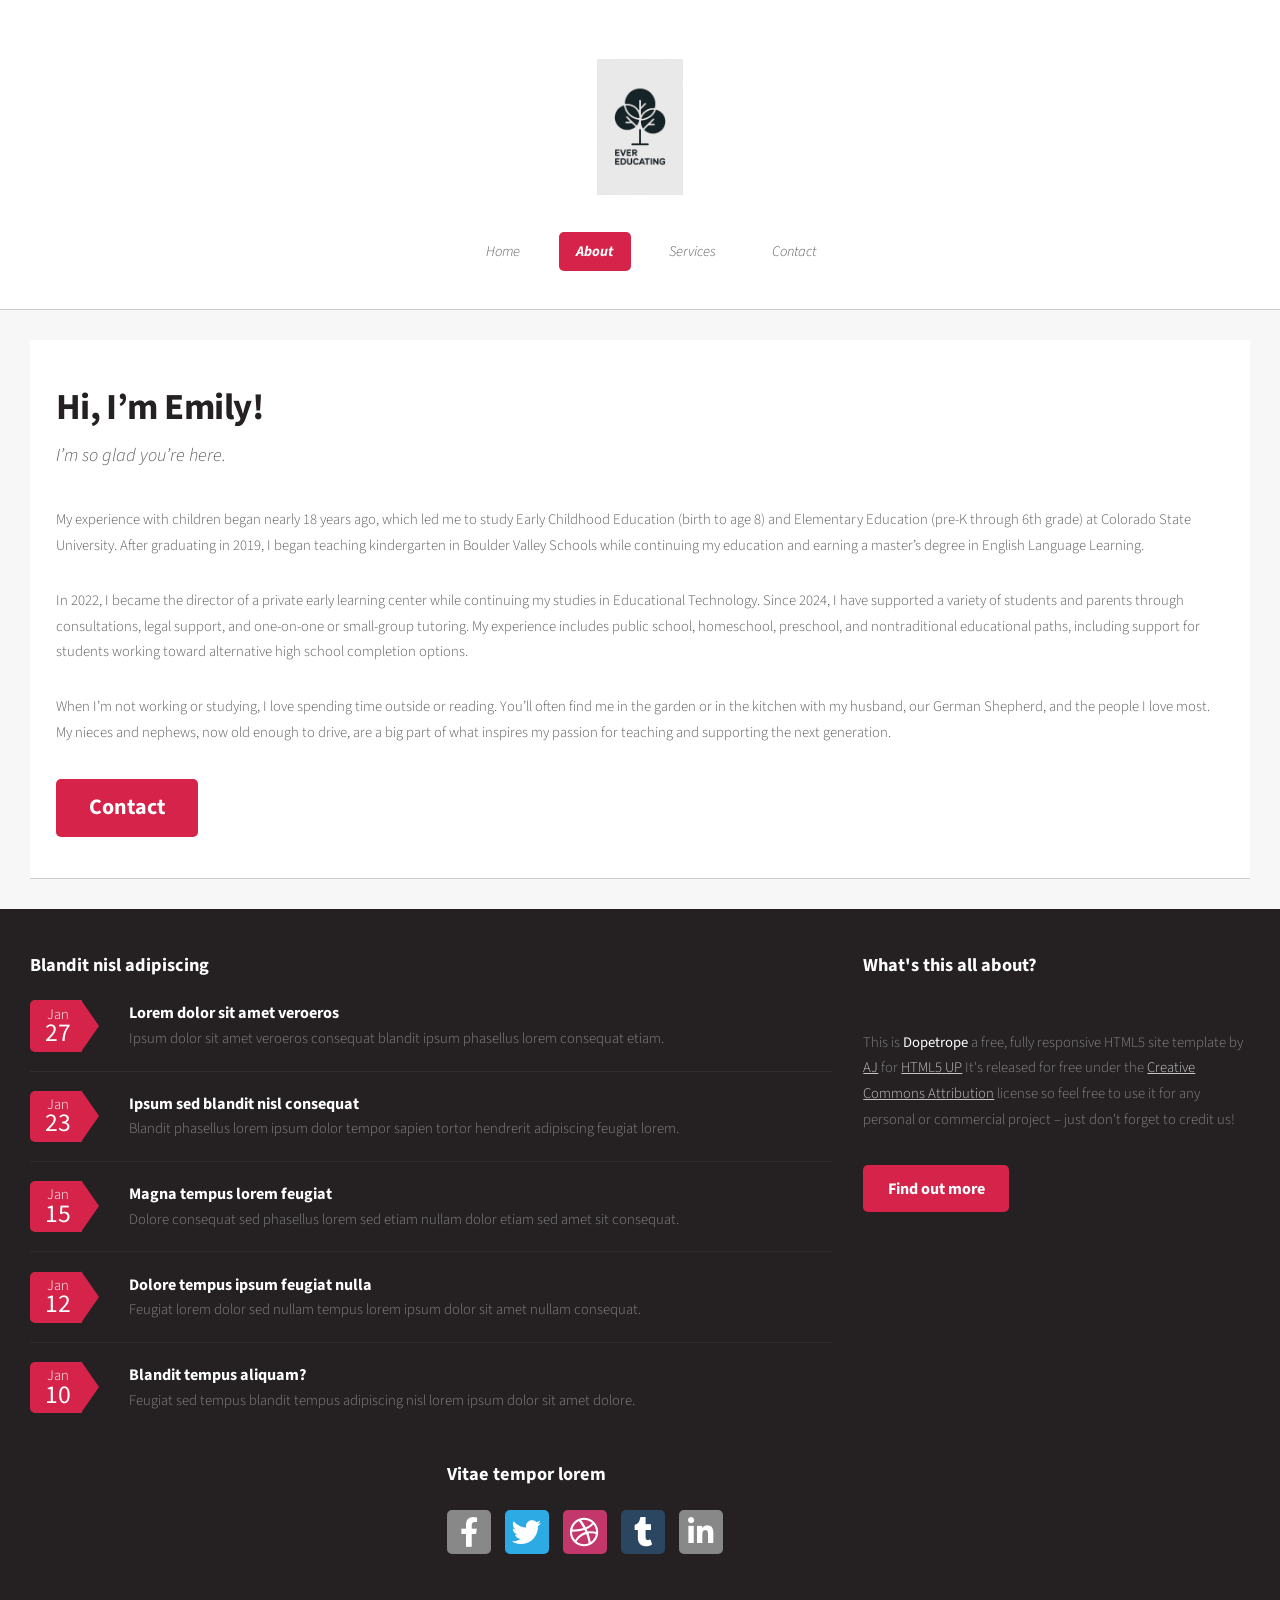
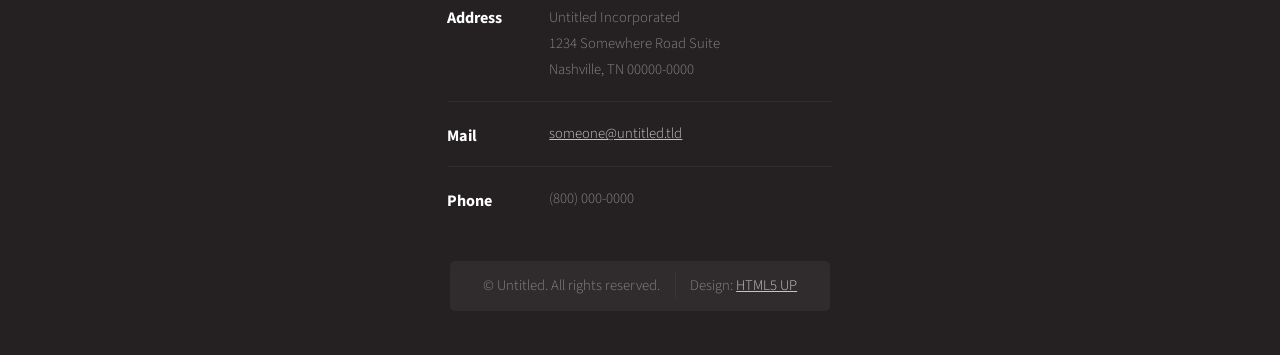
==== about.html @ b793dc1d "base layout" ====
<!DOCTYPE HTML>
<html>
	<head>
		<title>About — Forever Educating</title>
		<meta charset="utf-8" />
		<meta name="viewport" content="width=device-width, initial-scale=1, user-scalable=no" />
		<link rel="stylesheet" href="assets/css/main.css" />
	</head>
	<body class="no-sidebar is-preload">
		<div id="page-wrapper">

			<!-- Header -->
				<section id="header">

					<!-- Logo -->
						<h1><a href="index.html"><img src="images/everedlogo.jpeg" alt="Forever Educating" class="site-logo" /></a></h1>

					<!-- Nav -->
						<nav id="nav">
							<ul>
								<li><a href="index.html">Home</a></li>
								<li class="current"><a href="about.html">About</a></li>
								<li>
									<a href="#">Services</a>
									<ul>
										<li><a href="#">Tutoring</a></li>
										<li><a href="#">Home-School Consulting</a></li>
										<li><a href="#">Writing Support</a></li>
										<li><a href="#">Educational Planning</a></li>
									</ul>
								</li>
								<li><a href="contact.html">Contact</a></li>
							</ul>
						</nav>

				</section>

			<!-- Main -->
				<section id="main">
					<div class="container">
						<div class="row">
							<div class="col-12">

								<article class="box post">
									<header>
										<h2>Hi, I&rsquo;m Emily!</h2>
										<p>I&rsquo;m so glad you&rsquo;re here.</p>
									</header>
									<p>My experience with children began nearly 18 years ago, which led me to study Early Childhood Education (birth to age 8) and Elementary Education (pre-K through 6th grade) at Colorado State University. After graduating in 2019, I began teaching kindergarten in Boulder Valley Schools while continuing my education and earning a master&rsquo;s degree in English Language Learning.</p>
									<p>In 2022, I became the director of a private early learning center while continuing my studies in Educational Technology. Since 2024, I have supported a variety of students and parents through consultations, legal support, and one-on-one or small-group tutoring. My experience includes public school, homeschool, preschool, and nontraditional educational paths, including support for students working toward alternative high school completion options.</p>
									<p>When I&rsquo;m not working or studying, I love spending time outside or reading. You&rsquo;ll often find me in the garden or in the kitchen with my husband, our German Shepherd, and the people I love most. My nieces and nephews, now old enough to drive, are a big part of what inspires my passion for teaching and supporting the next generation.</p>
									<footer>
										<ul class="actions">
											<li><a href="contact.html" class="button large">Contact</a></li>
										</ul>
									</footer>
								</article>

							</div>
						</div>
					</div>
				</section>

			<!-- Footer -->
				<section id="footer">
					<div class="container">
						<div class="row">
							<div class="col-8 col-12-medium">
								<section>
									<header>
										<h2>Blandit nisl adipiscing</h2>
									</header>
									<ul class="dates">
										<li>
											<span class="date">Jan <strong>27</strong></span>
											<h3><a href="#">Lorem dolor sit amet veroeros</a></h3>
											<p>Ipsum dolor sit amet veroeros consequat blandit ipsum phasellus lorem consequat etiam.</p>
										</li>
										<li>
											<span class="date">Jan <strong>23</strong></span>
											<h3><a href="#">Ipsum sed blandit nisl consequat</a></h3>
											<p>Blandit phasellus lorem ipsum dolor tempor sapien tortor hendrerit adipiscing feugiat lorem.</p>
										</li>
										<li>
											<span class="date">Jan <strong>15</strong></span>
											<h3><a href="#">Magna tempus lorem feugiat</a></h3>
											<p>Dolore consequat sed phasellus lorem sed etiam nullam dolor etiam sed amet sit consequat.</p>
										</li>
										<li>
											<span class="date">Jan <strong>12</strong></span>
											<h3><a href="#">Dolore tempus ipsum feugiat nulla</a></h3>
											<p>Feugiat lorem dolor sed nullam tempus lorem ipsum dolor sit amet nullam consequat.</p>
										</li>
										<li>
											<span class="date">Jan <strong>10</strong></span>
											<h3><a href="#">Blandit tempus aliquam?</a></h3>
											<p>Feugiat sed tempus blandit tempus adipiscing nisl lorem ipsum dolor sit amet dolore.</p>
										</li>
									</ul>
								</section>
							</div>
							<div class="col-4 col-12-medium">
								<section>
									<header>
										<h2>What's this all about?</h2>
									</header>
									<a href="#" class="image featured"><img src="images/pic10.jpg" alt="" /></a>
									<p>
										This is <strong>Dopetrope</strong> a free, fully responsive HTML5 site template by
										<a href="http://twitter.com/ajlkn">AJ</a> for <a href="http://html5up.net/">HTML5 UP</a> It's released for free under
										the <a href="http://html5up.net/license/">Creative Commons Attribution</a> license so feel free to use it for any personal or commercial project &ndash; just don't forget to credit us!
									</p>
									<footer>
										<ul class="actions">
											<li><a href="#" class="button">Find out more</a></li>
										</ul>
									</footer>
								</section>
							</div>
							<div class="col-4 col-6-medium col-12-small">
							</div>
							<div class="col-4 col-12-medium">
								<section>
									<header>
										<h2>Vitae tempor lorem</h2>
									</header>
									<ul class="social">
										<li><a class="icon brands fa-facebook-f" href="#"><span class="label">Facebook</span></a></li>
										<li><a class="icon brands fa-twitter" href="#"><span class="label">Twitter</span></a></li>
										<li><a class="icon brands fa-dribbble" href="#"><span class="label">Dribbble</span></a></li>
										<li><a class="icon brands fa-tumblr" href="#"><span class="label">Tumblr</span></a></li>
										<li><a class="icon brands fa-linkedin-in" href="#"><span class="label">LinkedIn</span></a></li>
									</ul>
									<ul class="contact">
										<li>
											<h3>Address</h3>
											<p>
												Untitled Incorporated<br />
												1234 Somewhere Road Suite<br />
												Nashville, TN 00000-0000
											</p>
										</li>
										<li>
											<h3>Mail</h3>
											<p><a href="#">someone@untitled.tld</a></p>
										</li>
										<li>
											<h3>Phone</h3>
											<p>(800) 000-0000</p>
										</li>
									</ul>
								</section>
							</div>
							<div class="col-12">

								<!-- Copyright -->
									<div id="copyright">
										<ul class="links">
											<li>&copy; Untitled. All rights reserved.</li><li>Design: <a href="http://html5up.net">HTML5 UP</a></li>
										</ul>
									</div>

							</div>
						</div>
					</div>
				</section>

		</div>

		<!-- Scripts -->
			<script src="assets/js/jquery.min.js"></script>
			<script src="assets/js/jquery.dropotron.min.js"></script>
			<script src="assets/js/browser.min.js"></script>
			<script src="assets/js/breakpoints.min.js"></script>
			<script src="assets/js/util.js"></script>
			<script src="assets/js/main.js"></script>

	</body>
</html>
---- assets/css/main.css ----
@import url("fontawesome-all.min.css");
@import url("https://fonts.googleapis.com/css?family=Source+Sans+Pro:300,400,700,900,300italic");

/*
	Dopetrope by HTML5 UP
	html5up.net | @ajlkn
	Free for personal and commercial use under the CCA 3.0 license (html5up.net/license)
*/

html, body, div, span, applet, object,
iframe, h1, h2, h3, h4, h5, h6, p, blockquote,
pre, a, abbr, acronym, address, big, cite,
code, del, dfn, em, img, ins, kbd, q, s, samp,
small, strike, strong, sub, sup, tt, var, b,
u, i, center, dl, dt, dd, ol, ul, li, fieldset,
form, label, legend, table, caption, tbody,
tfoot, thead, tr, th, td, article, aside,
canvas, details, embed, figure, figcaption,
footer, header, hgroup, menu, nav, output, ruby,
section, summary, time, mark, audio, video {
	margin: 0;
	padding: 0;
	border: 0;
	font-size: 100%;
	font: inherit;
	vertical-align: baseline;}

article, aside, details, figcaption, figure,
footer, header, hgroup, menu, nav, section {
	display: block;}

body {
	line-height: 1;
}

ol, ul {
	list-style: none;
}

blockquote, q {
	quotes: none;
}

	blockquote:before, blockquote:after, q:before, q:after {
		content: '';
		content: none;
	}

table {
	border-collapse: collapse;
	border-spacing: 0;
}

body {
	-webkit-text-size-adjust: none;
}

mark {
	background-color: transparent;
	color: inherit;
}

input::-moz-focus-inner {
	border: 0;
	padding: 0;
}

input, select, textarea {
	-moz-appearance: none;
	-webkit-appearance: none;
	-ms-appearance: none;
	appearance: none;
}

/* Basic */

	html {
		box-sizing: border-box;
	}

	*, *:before, *:after {
		box-sizing: inherit;
	}

	body {
		background: #252122;
		background-image: url("images/bg02.png");
	}

		body.is-preload *, body.is-preload *:before, body.is-preload *:after {
			-moz-animation: none !important;
			-webkit-animation: none !important;
			-ms-animation: none !important;
			animation: none !important;
			-moz-transition: none !important;
			-webkit-transition: none !important;
			-ms-transition: none !important;
			transition: none !important;
		}

	body, input, textarea, select {
		font-family: 'Source Sans Pro';
		font-weight: 300;
		color: #5d5d5d;
		font-size: 14pt;
		line-height: 1.75em;
	}

	strong, b {
		color: #252122;
		font-weight: 400;
	}

	i, em {
		font-style: italic;
	}

	sub {
		position: relative;
		top: 0.5em;
		font-size: 0.8em;
	}

	sup {
		position: relative;
		top: -0.5em;
		font-size: 0.8em;
	}

	blockquote {
		border-left: solid 0.75em #dddddd;
		padding: 1em 0 1em 1.5em;
		font-style: italic;
	}

	h1, h2, h3, h4, h5, h6 {
		color: #252122;
		font-weight: 700;
	}

	h1 a, h2 a, h3 a, h4 a, h5 a, h6 a {
		color: inherit;
		text-decoration: none;
	}

	h2 {
		font-size: 1.5em;
	}

	h3 {
		font-size: 1.35em;
	}

	a {
		color: #d52349;
		text-decoration: underline;
	}

		a:hover {
			text-decoration: none;
		}

	br.clear {
		clear: both;
	}

	hr {
		border: 0;
		border-top: solid 1px #dddddd;
		height: 1px;
		margin: 2em 0 2em 0;
	}

	p, ul, ol, dl, table {
		margin-bottom: 2em;
	}

/* Container */

	.container {
		margin: 0 auto;
		max-width: 100%;
		width: 70em;
	}

		@media screen and (max-width: 1680px) {

			.container {
				width: 70em;
			}

		}

		@media screen and (max-width: 1280px) {

			.container {
				width: calc(100% - 60px);
			}

		}

		@media screen and (max-width: 980px) {

			.container {
				width: calc(100% - 80px);
			}

		}

		@media screen and (max-width: 736px) {

			.container {
				width: calc(100% - 40px);
			}

		}

/* Row */

	.row {
		display: flex;
		flex-wrap: wrap;
		box-sizing: border-box;
		align-items: stretch;
	}

		.row > * {
			box-sizing: border-box;
		}

		.row.gtr-uniform > * > :last-child {
			margin-bottom: 0;
		}

		.row.aln-left {
			justify-content: flex-start;
		}

		.row.aln-center {
			justify-content: center;
		}

		.row.aln-right {
			justify-content: flex-end;
		}

		.row.aln-top {
			align-items: flex-start;
		}

		.row.aln-middle {
			align-items: center;
		}

		.row.aln-bottom {
			align-items: flex-end;
		}

		.row > .imp {
			order: -1;
		}

		.row > .col-1 {
			width: 8.33333%;
		}

		.row > .off-1 {
			margin-left: 8.33333%;
		}

		.row > .col-2 {
			width: 16.66667%;
		}

		.row > .off-2 {
			margin-left: 16.66667%;
		}

		.row > .col-3 {
			width: 25%;
		}

		.row > .off-3 {
			margin-left: 25%;
		}

		.row > .col-4 {
			width: 33.33333%;
		}

		.row > .off-4 {
			margin-left: 33.33333%;
		}

		.row > .col-5 {
			width: 41.66667%;
		}

		.row > .off-5 {
			margin-left: 41.66667%;
		}

		.row > .col-6 {
			width: 50%;
		}

		.row > .off-6 {
			margin-left: 50%;
		}

		.row > .col-7 {
			width: 58.33333%;
		}

		.row > .off-7 {
			margin-left: 58.33333%;
		}

		.row > .col-8 {
			width: 66.66667%;
		}

		.row > .off-8 {
			margin-left: 66.66667%;
		}

		.row > .col-9 {
			width: 75%;
		}

		.row > .off-9 {
			margin-left: 75%;
		}

		.row > .col-10 {
			width: 83.33333%;
		}

		.row > .off-10 {
			margin-left: 83.33333%;
		}

		.row > .col-11 {
			width: 91.66667%;
		}

		.row > .off-11 {
			margin-left: 91.66667%;
		}

		.row > .col-12 {
			width: 100%;
		}

		.row > .off-12 {
			margin-left: 100%;
		}

		.row.gtr-0 {
			margin-top: 0px;
			margin-left: 0px;
		}

			.row.gtr-0 > * {
				padding: 0px 0 0 0px;
			}

			.row.gtr-0.gtr-uniform {
				margin-top: 0px;
			}

				.row.gtr-0.gtr-uniform > * {
					padding-top: 0px;
				}

		.row.gtr-25 {
			margin-top: -12.5px;
			margin-left: -12.5px;
		}

			.row.gtr-25 > * {
				padding: 12.5px 0 0 12.5px;
			}

			.row.gtr-25.gtr-uniform {
				margin-top: -12.5px;
			}

				.row.gtr-25.gtr-uniform > * {
					padding-top: 12.5px;
				}

		.row.gtr-50 {
			margin-top: -25px;
			margin-left: -25px;
		}

			.row.gtr-50 > * {
				padding: 25px 0 0 25px;
			}

			.row.gtr-50.gtr-uniform {
				margin-top: -25px;
			}

				.row.gtr-50.gtr-uniform > * {
					padding-top: 25px;
				}

		.row {
			margin-top: -50px;
			margin-left: -50px;
		}

			.row > * {
				padding: 50px 0 0 50px;
			}

			.row.gtr-uniform {
				margin-top: -50px;
			}

				.row.gtr-uniform > * {
					padding-top: 50px;
				}

		.row.gtr-150 {
			margin-top: -75px;
			margin-left: -75px;
		}

			.row.gtr-150 > * {
				padding: 75px 0 0 75px;
			}

			.row.gtr-150.gtr-uniform {
				margin-top: -75px;
			}

				.row.gtr-150.gtr-uniform > * {
					padding-top: 75px;
				}

		.row.gtr-200 {
			margin-top: -100px;
			margin-left: -100px;
		}

			.row.gtr-200 > * {
				padding: 100px 0 0 100px;
			}

			.row.gtr-200.gtr-uniform {
				margin-top: -100px;
			}

				.row.gtr-200.gtr-uniform > * {
					padding-top: 100px;
				}

		@media screen and (max-width: 1680px) {

			.row {
				display: flex;
				flex-wrap: wrap;
				box-sizing: border-box;
				align-items: stretch;
			}

				.row > * {
					box-sizing: border-box;
				}

				.row.gtr-uniform > * > :last-child {
					margin-bottom: 0;
				}

				.row.aln-left {
					justify-content: flex-start;
				}

				.row.aln-center {
					justify-content: center;
				}

				.row.aln-right {
					justify-content: flex-end;
				}

				.row.aln-top {
					align-items: flex-start;
				}

				.row.aln-middle {
					align-items: center;
				}

				.row.aln-bottom {
					align-items: flex-end;
				}

				.row > .imp-xlarge {
					order: -1;
				}

				.row > .col-1-xlarge {
					width: 8.33333%;
				}

				.row > .off-1-xlarge {
					margin-left: 8.33333%;
				}

				.row > .col-2-xlarge {
					width: 16.66667%;
				}

				.row > .off-2-xlarge {
					margin-left: 16.66667%;
				}

				.row > .col-3-xlarge {
					width: 25%;
				}

				.row > .off-3-xlarge {
					margin-left: 25%;
				}

				.row > .col-4-xlarge {
					width: 33.33333%;
				}

				.row > .off-4-xlarge {
					margin-left: 33.33333%;
				}

				.row > .col-5-xlarge {
					width: 41.66667%;
				}

				.row > .off-5-xlarge {
					margin-left: 41.66667%;
				}

				.row > .col-6-xlarge {
					width: 50%;
				}

				.row > .off-6-xlarge {
					margin-left: 50%;
				}

				.row > .col-7-xlarge {
					width: 58.33333%;
				}

				.row > .off-7-xlarge {
					margin-left: 58.33333%;
				}

				.row > .col-8-xlarge {
					width: 66.66667%;
				}

				.row > .off-8-xlarge {
					margin-left: 66.66667%;
				}

				.row > .col-9-xlarge {
					width: 75%;
				}

				.row > .off-9-xlarge {
					margin-left: 75%;
				}

				.row > .col-10-xlarge {
					width: 83.33333%;
				}

				.row > .off-10-xlarge {
					margin-left: 83.33333%;
				}

				.row > .col-11-xlarge {
					width: 91.66667%;
				}

				.row > .off-11-xlarge {
					margin-left: 91.66667%;
				}

				.row > .col-12-xlarge {
					width: 100%;
				}

				.row > .off-12-xlarge {
					margin-left: 100%;
				}

				.row.gtr-0 {
					margin-top: 0px;
					margin-left: 0px;
				}

					.row.gtr-0 > * {
						padding: 0px 0 0 0px;
					}

					.row.gtr-0.gtr-uniform {
						margin-top: 0px;
					}

						.row.gtr-0.gtr-uniform > * {
							padding-top: 0px;
						}

				.row.gtr-25 {
					margin-top: -12.5px;
					margin-left: -12.5px;
				}

					.row.gtr-25 > * {
						padding: 12.5px 0 0 12.5px;
					}

					.row.gtr-25.gtr-uniform {
						margin-top: -12.5px;
					}

						.row.gtr-25.gtr-uniform > * {
							padding-top: 12.5px;
						}

				.row.gtr-50 {
					margin-top: -25px;
					margin-left: -25px;
				}

					.row.gtr-50 > * {
						padding: 25px 0 0 25px;
					}

					.row.gtr-50.gtr-uniform {
						margin-top: -25px;
					}

						.row.gtr-50.gtr-uniform > * {
							padding-top: 25px;
						}

				.row {
					margin-top: -50px;
					margin-left: -50px;
				}

					.row > * {
						padding: 50px 0 0 50px;
					}

					.row.gtr-uniform {
						margin-top: -50px;
					}

						.row.gtr-uniform > * {
							padding-top: 50px;
						}

				.row.gtr-150 {
					margin-top: -75px;
					margin-left: -75px;
				}

					.row.gtr-150 > * {
						padding: 75px 0 0 75px;
					}

					.row.gtr-150.gtr-uniform {
						margin-top: -75px;
					}

						.row.gtr-150.gtr-uniform > * {
							padding-top: 75px;
						}

				.row.gtr-200 {
					margin-top: -100px;
					margin-left: -100px;
				}

					.row.gtr-200 > * {
						padding: 100px 0 0 100px;
					}

					.row.gtr-200.gtr-uniform {
						margin-top: -100px;
					}

						.row.gtr-200.gtr-uniform > * {
							padding-top: 100px;
						}

		}

		@media screen and (max-width: 1280px) {

			.row {
				display: flex;
				flex-wrap: wrap;
				box-sizing: border-box;
				align-items: stretch;
			}

				.row > * {
					box-sizing: border-box;
				}

				.row.gtr-uniform > * > :last-child {
					margin-bottom: 0;
				}

				.row.aln-left {
					justify-content: flex-start;
				}

				.row.aln-center {
					justify-content: center;
				}

				.row.aln-right {
					justify-content: flex-end;
				}

				.row.aln-top {
					align-items: flex-start;
				}

				.row.aln-middle {
					align-items: center;
				}

				.row.aln-bottom {
					align-items: flex-end;
				}

				.row > .imp-large {
					order: -1;
				}

				.row > .col-1-large {
					width: 8.33333%;
				}

				.row > .off-1-large {
					margin-left: 8.33333%;
				}

				.row > .col-2-large {
					width: 16.66667%;
				}

				.row > .off-2-large {
					margin-left: 16.66667%;
				}

				.row > .col-3-large {
					width: 25%;
				}

				.row > .off-3-large {
					margin-left: 25%;
				}

				.row > .col-4-large {
					width: 33.33333%;
				}

				.row > .off-4-large {
					margin-left: 33.33333%;
				}

				.row > .col-5-large {
					width: 41.66667%;
				}

				.row > .off-5-large {
					margin-left: 41.66667%;
				}

				.row > .col-6-large {
					width: 50%;
				}

				.row > .off-6-large {
					margin-left: 50%;
				}

				.row > .col-7-large {
					width: 58.33333%;
				}

				.row > .off-7-large {
					margin-left: 58.33333%;
				}

				.row > .col-8-large {
					width: 66.66667%;
				}

				.row > .off-8-large {
					margin-left: 66.66667%;
				}

				.row > .col-9-large {
					width: 75%;
				}

				.row > .off-9-large {
					margin-left: 75%;
				}

				.row > .col-10-large {
					width: 83.33333%;
				}

				.row > .off-10-large {
					margin-left: 83.33333%;
				}

				.row > .col-11-large {
					width: 91.66667%;
				}

				.row > .off-11-large {
					margin-left: 91.66667%;
				}

				.row > .col-12-large {
					width: 100%;
				}

				.row > .off-12-large {
					margin-left: 100%;
				}

				.row.gtr-0 {
					margin-top: 0px;
					margin-left: 0px;
				}

					.row.gtr-0 > * {
						padding: 0px 0 0 0px;
					}

					.row.gtr-0.gtr-uniform {
						margin-top: 0px;
					}

						.row.gtr-0.gtr-uniform > * {
							padding-top: 0px;
						}

				.row.gtr-25 {
					margin-top: -7.5px;
					margin-left: -7.5px;
				}

					.row.gtr-25 > * {
						padding: 7.5px 0 0 7.5px;
					}

					.row.gtr-25.gtr-uniform {
						margin-top: -7.5px;
					}

						.row.gtr-25.gtr-uniform > * {
							padding-top: 7.5px;
						}

				.row.gtr-50 {
					margin-top: -15px;
					margin-left: -15px;
				}

					.row.gtr-50 > * {
						padding: 15px 0 0 15px;
					}

					.row.gtr-50.gtr-uniform {
						margin-top: -15px;
					}

						.row.gtr-50.gtr-uniform > * {
							padding-top: 15px;
						}

				.row {
					margin-top: -30px;
					margin-left: -30px;
				}

					.row > * {
						padding: 30px 0 0 30px;
					}

					.row.gtr-uniform {
						margin-top: -30px;
					}

						.row.gtr-uniform > * {
							padding-top: 30px;
						}

				.row.gtr-150 {
					margin-top: -45px;
					margin-left: -45px;
				}

					.row.gtr-150 > * {
						padding: 45px 0 0 45px;
					}

					.row.gtr-150.gtr-uniform {
						margin-top: -45px;
					}

						.row.gtr-150.gtr-uniform > * {
							padding-top: 45px;
						}

				.row.gtr-200 {
					margin-top: -60px;
					margin-left: -60px;
				}

					.row.gtr-200 > * {
						padding: 60px 0 0 60px;
					}

					.row.gtr-200.gtr-uniform {
						margin-top: -60px;
					}

						.row.gtr-200.gtr-uniform > * {
							padding-top: 60px;
						}

		}

		@media screen and (max-width: 980px) {

			.row {
				display: flex;
				flex-wrap: wrap;
				box-sizing: border-box;
				align-items: stretch;
			}

				.row > * {
					box-sizing: border-box;
				}

				.row.gtr-uniform > * > :last-child {
					margin-bottom: 0;
				}

				.row.aln-left {
					justify-content: flex-start;
				}

				.row.aln-center {
					justify-content: center;
				}

				.row.aln-right {
					justify-content: flex-end;
				}

				.row.aln-top {
					align-items: flex-start;
				}

				.row.aln-middle {
					align-items: center;
				}

				.row.aln-bottom {
					align-items: flex-end;
				}

				.row > .imp-medium {
					order: -1;
				}

				.row > .col-1-medium {
					width: 8.33333%;
				}

				.row > .off-1-medium {
					margin-left: 8.33333%;
				}

				.row > .col-2-medium {
					width: 16.66667%;
				}

				.row > .off-2-medium {
					margin-left: 16.66667%;
				}

				.row > .col-3-medium {
					width: 25%;
				}

				.row > .off-3-medium {
					margin-left: 25%;
				}

				.row > .col-4-medium {
					width: 33.33333%;
				}

				.row > .off-4-medium {
					margin-left: 33.33333%;
				}

				.row > .col-5-medium {
					width: 41.66667%;
				}

				.row > .off-5-medium {
					margin-left: 41.66667%;
				}

				.row > .col-6-medium {
					width: 50%;
				}

				.row > .off-6-medium {
					margin-left: 50%;
				}

				.row > .col-7-medium {
					width: 58.33333%;
				}

				.row > .off-7-medium {
					margin-left: 58.33333%;
				}

				.row > .col-8-medium {
					width: 66.66667%;
				}

				.row > .off-8-medium {
					margin-left: 66.66667%;
				}

				.row > .col-9-medium {
					width: 75%;
				}

				.row > .off-9-medium {
					margin-left: 75%;
				}

				.row > .col-10-medium {
					width: 83.33333%;
				}

				.row > .off-10-medium {
					margin-left: 83.33333%;
				}

				.row > .col-11-medium {
					width: 91.66667%;
				}

				.row > .off-11-medium {
					margin-left: 91.66667%;
				}

				.row > .col-12-medium {
					width: 100%;
				}

				.row > .off-12-medium {
					margin-left: 100%;
				}

				.row.gtr-0 {
					margin-top: 0px;
					margin-left: 0px;
				}

					.row.gtr-0 > * {
						padding: 0px 0 0 0px;
					}

					.row.gtr-0.gtr-uniform {
						margin-top: 0px;
					}

						.row.gtr-0.gtr-uniform > * {
							padding-top: 0px;
						}

				.row.gtr-25 {
					margin-top: -10px;
					margin-left: -10px;
				}

					.row.gtr-25 > * {
						padding: 10px 0 0 10px;
					}

					.row.gtr-25.gtr-uniform {
						margin-top: -10px;
					}

						.row.gtr-25.gtr-uniform > * {
							padding-top: 10px;
						}

				.row.gtr-50 {
					margin-top: -20px;
					margin-left: -20px;
				}

					.row.gtr-50 > * {
						padding: 20px 0 0 20px;
					}

					.row.gtr-50.gtr-uniform {
						margin-top: -20px;
					}

						.row.gtr-50.gtr-uniform > * {
							padding-top: 20px;
						}

				.row {
					margin-top: -40px;
					margin-left: -40px;
				}

					.row > * {
						padding: 40px 0 0 40px;
					}

					.row.gtr-uniform {
						margin-top: -40px;
					}

						.row.gtr-uniform > * {
							padding-top: 40px;
						}

				.row.gtr-150 {
					margin-top: -60px;
					margin-left: -60px;
				}

					.row.gtr-150 > * {
						padding: 60px 0 0 60px;
					}

					.row.gtr-150.gtr-uniform {
						margin-top: -60px;
					}

						.row.gtr-150.gtr-uniform > * {
							padding-top: 60px;
						}

				.row.gtr-200 {
					margin-top: -80px;
					margin-left: -80px;
				}

					.row.gtr-200 > * {
						padding: 80px 0 0 80px;
					}

					.row.gtr-200.gtr-uniform {
						margin-top: -80px;
					}

						.row.gtr-200.gtr-uniform > * {
							padding-top: 80px;
						}

		}

		@media screen and (max-width: 736px) {

			.row {
				display: flex;
				flex-wrap: wrap;
				box-sizing: border-box;
				align-items: stretch;
			}

				.row > * {
					box-sizing: border-box;
				}

				.row.gtr-uniform > * > :last-child {
					margin-bottom: 0;
				}

				.row.aln-left {
					justify-content: flex-start;
				}

				.row.aln-center {
					justify-content: center;
				}

				.row.aln-right {
					justify-content: flex-end;
				}

				.row.aln-top {
					align-items: flex-start;
				}

				.row.aln-middle {
					align-items: center;
				}

				.row.aln-bottom {
					align-items: flex-end;
				}

				.row > .imp-small {
					order: -1;
				}

				.row > .col-1-small {
					width: 8.33333%;
				}

				.row > .off-1-small {
					margin-left: 8.33333%;
				}

				.row > .col-2-small {
					width: 16.66667%;
				}

				.row > .off-2-small {
					margin-left: 16.66667%;
				}

				.row > .col-3-small {
					width: 25%;
				}

				.row > .off-3-small {
					margin-left: 25%;
				}

				.row > .col-4-small {
					width: 33.33333%;
				}

				.row > .off-4-small {
					margin-left: 33.33333%;
				}

				.row > .col-5-small {
					width: 41.66667%;
				}

				.row > .off-5-small {
					margin-left: 41.66667%;
				}

				.row > .col-6-small {
					width: 50%;
				}

				.row > .off-6-small {
					margin-left: 50%;
				}

				.row > .col-7-small {
					width: 58.33333%;
				}

				.row > .off-7-small {
					margin-left: 58.33333%;
				}

				.row > .col-8-small {
					width: 66.66667%;
				}

				.row > .off-8-small {
					margin-left: 66.66667%;
				}

				.row > .col-9-small {
					width: 75%;
				}

				.row > .off-9-small {
					margin-left: 75%;
				}

				.row > .col-10-small {
					width: 83.33333%;
				}

				.row > .off-10-small {
					margin-left: 83.33333%;
				}

				.row > .col-11-small {
					width: 91.66667%;
				}

				.row > .off-11-small {
					margin-left: 91.66667%;
				}

				.row > .col-12-small {
					width: 100%;
				}

				.row > .off-12-small {
					margin-left: 100%;
				}

				.row.gtr-0 {
					margin-top: 0px;
					margin-left: 0px;
				}

					.row.gtr-0 > * {
						padding: 0px 0 0 0px;
					}

					.row.gtr-0.gtr-uniform {
						margin-top: 0px;
					}

						.row.gtr-0.gtr-uniform > * {
							padding-top: 0px;
						}

				.row.gtr-25 {
					margin-top: -5px;
					margin-left: -5px;
				}

					.row.gtr-25 > * {
						padding: 5px 0 0 5px;
					}

					.row.gtr-25.gtr-uniform {
						margin-top: -5px;
					}

						.row.gtr-25.gtr-uniform > * {
							padding-top: 5px;
						}

				.row.gtr-50 {
					margin-top: -10px;
					margin-left: -10px;
				}

					.row.gtr-50 > * {
						padding: 10px 0 0 10px;
					}

					.row.gtr-50.gtr-uniform {
						margin-top: -10px;
					}

						.row.gtr-50.gtr-uniform > * {
							padding-top: 10px;
						}

				.row {
					margin-top: -20px;
					margin-left: -20px;
				}

					.row > * {
						padding: 20px 0 0 20px;
					}

					.row.gtr-uniform {
						margin-top: -20px;
					}

						.row.gtr-uniform > * {
							padding-top: 20px;
						}

				.row.gtr-150 {
					margin-top: -30px;
					margin-left: -30px;
				}

					.row.gtr-150 > * {
						padding: 30px 0 0 30px;
					}

					.row.gtr-150.gtr-uniform {
						margin-top: -30px;
					}

						.row.gtr-150.gtr-uniform > * {
							padding-top: 30px;
						}

				.row.gtr-200 {
					margin-top: -40px;
					margin-left: -40px;
				}

					.row.gtr-200 > * {
						padding: 40px 0 0 40px;
					}

					.row.gtr-200.gtr-uniform {
						margin-top: -40px;
					}

						.row.gtr-200.gtr-uniform > * {
							padding-top: 40px;
						}

		}

/* Form */

	form label {
		display: block;
		color: #252122;
		font-weight: 400;
		margin: 0 0 0.5em 0;
	}

	form input[type=text],
	form input[type=email],
	form input[type=password],
	form select,
	form textarea {
		-webkit-appearance: none;
		display: block;
		border: 0;
		padding: 0.75em 1em;
		font-size: 1em;
		border-radius: 5px;
		border: solid 1px #dddddd;
		background: #fff;
		width: 100%;
	}

		form input[type=text]:focus,
		form input[type=email]:focus,
		form input[type=password]:focus,
		form select:focus,
		form textarea:focus {
			box-shadow: inset 0px 0px 1px 1px #43bff0;
		}

	form textarea {
		height: 15em;
	}

	form ::-webkit-input-placeholder {
		color: #555 !important;
	}

	form :-moz-placeholder {
		color: #555 !important;
	}

	form ::-moz-placeholder {
		color: #555 !important;
	}

	form :-ms-input-placeholder {
		color: #555 !important;
	}

	form ::-moz-focus-inner {
		border: 0;
	}

/* Tables */

	table {
		width: 100%;
	}

		table tr {
			border-top: solid 1px #dddddd;
		}

			table tr:first-child {
				border-top: 0;
			}

		table td {
			padding: 0.5em 1em 0.5em 1em;
		}

		table th {
			text-align: left;
			padding: 0.5em 1em 0.5em 1em;
			font-weight: 700;
			margin: 0 0 1em 0;
		}

		table thead {
			border-bottom: solid 2px #dddddd;
		}

/* Section/Article */

	section, article {
		margin-bottom: 2.5em;
	}

		section > :last-child, section:last-child, article > :last-child, article:last-child {
			margin-bottom: 0;
		}

	header {
		margin: 0 0 1.5em 0;
	}

		header > p {
			display: block;
			font-style: italic;
			margin: 0.5em 0 0 0;
			padding-bottom: 0.5em;
		}

		header.major {
			position: relative;
			text-align: center;
			border-top: solid 1px #ccc;
			top: 1em;
			margin: 0 0 3em 0;
		}

			header.major h2 {
				background: #fff;
				position: relative;
				top: -0.65em;
				display: inline;
				margin: 0;
				padding: 0 1em 0 1em;
			}

	footer {
		margin: 2.25em 0 0 0;
	}

/* Box */

	.box {
		background: #ffffff;
		border-bottom: solid 1px #ccc;
		padding: 2.75em 1.75em 2.75em 1.75em;
	}

		.box .image.featured {
			position: relative;
			width: auto;
			left: 1.75em;
			top: 1.75em;
			margin: -4.5em 0 4.25em -3.5em;
		}

		.box.post header {
			padding-top: 1em;
			margin: 0 0 2em 0;
		}

		.box.post h2 {
			font-size: 2.5em;
			letter-spacing: -0.015em;
		}

		.box.post header > p {
			margin-top: 1.25em;
			font-size: 1.25em;
		}

		.box footer ul.actions {
			margin-bottom: 0;
		}

/* Button */

	input[type="button"],
	input[type="submit"],
	input[type="reset"],
	button,
	.button {
		-webkit-appearance: none;
		display: inline-block;
		text-decoration: none;
		cursor: pointer;
		border: 0;
		border-radius: 5px;
		background: #d52349;
		color: #fff !important;
		font-weight: 700;
		outline: 0;
		font-size: 1.1em;
		padding: 0.65em 1.5em 0.65em 1.5em;
		text-align: center;
		-moz-transition: background-color .25s ease-in-out;
		-webkit-transition: background-color .25s ease-in-out;
		-ms-transition: background-color .25s ease-in-out;
		transition: background-color .25s ease-in-out;
	}

		input[type="button"]:hover,
		input[type="submit"]:hover,
		input[type="reset"]:hover,
		button:hover,
		.button:hover {
			background: #e53359;
		}

		input[type="button"]:active,
		input[type="submit"]:active,
		input[type="reset"]:active,
		button:active,
		.button:active {
			background: #c51349;
		}

		input[type="button"].alt,
		input[type="submit"].alt,
		input[type="reset"].alt,
		button.alt,
		.button.alt {
			background: #252122;
		}

			input[type="button"].alt:hover,
			input[type="submit"].alt:hover,
			input[type="reset"].alt:hover,
			button.alt:hover,
			.button.alt:hover {
				background: #353132;
			}

			input[type="button"].alt:active,
			input[type="submit"].alt:active,
			input[type="reset"].alt:active,
			button.alt:active,
			.button.alt:active {
				background: #151112;
			}

		input[type="button"].icon:before,
		input[type="submit"].icon:before,
		input[type="reset"].icon:before,
		button.icon:before,
		.button.icon:before {
			opacity: 0.35;
			position: relative;
			top: 0.05em;
			margin-right: 0.75em;
		}

		input[type="button"].large,
		input[type="submit"].large,
		input[type="reset"].large,
		button.large,
		.button.large {
			font-size: 1.5em;
			padding: 0.75em 1.5em 0.75em 1.5em;
		}

/* Image */

	.image {
		display: inline-block;
		outline: 0;
	}

		.image img {
			display: block;
			width: 100%;
		}

		.image.centered {
			display: block;
			margin: 0 0 2em 0;
		}

			.image.centered img {
				margin: 0 auto;
				width: auto;
			}

		.image.featured {
			display: block;
			width: 100%;
			margin: 0 0 2em 0;
		}

		.image.left {
			float: left;
			margin: 0 2em 2em 0;
		}

/* List */

	ul {
		list-style: disc;
		padding-left: 1em;
	}

		ul li {
			padding-left: 0.5em;
		}

	ol {
		list-style: decimal;
		padding-left: 1.25em;
	}

		ol li {
			padding-left: 0.25em;
		}

/* Actions */

	ul.actions {
		list-style: none;
		padding-left: 0;
	}

		ul.actions li {
			display: inline-block;
			margin-left: 1em;
			padding-left: 0;
		}

			ul.actions li:first-child {
				margin-left: 0;
			}

/* Links */

	ul.links {
		list-style: none;
		padding-left: 0;
	}

		ul.links li {
			display: inline-block;
			border-left: solid 1px rgba(255, 255, 255, 0.05);
			padding: 0 0 0 1em;
			margin: 0 0 0 1em;
		}

			ul.links li:first-child {
				border-left: 0;
				padding-left: 0;
				margin-left: 0;
			}

/* Contact */

	ul.contact {
		list-style: none;
		padding-left: 0;
	}

		ul.contact li {
			position: relative;
			border-top: solid 1px #ddd;
			padding: 1.3em 0 1.3em 7em;
		}

			ul.contact li h3 {
				position: absolute;
				left: 0;
				top: 1.3em;
				font-size: 1.1em;
			}

			ul.contact li p {
				margin: 0;
			}

			ul.contact li:first-child {
				padding-top: 0;
				border-top: 0;
			}

				ul.contact li:first-child h3 {
					top: 0;
				}

/* Dates */

	ul.dates {
		list-style: none;
		padding-left: 0;
	}

		ul.dates li {
			position: relative;
			border-top: solid 1px #ddd;
			padding: 1.3em 0 1.3em 6.75em;
		}

		ul.dates .date {
			display: block;
			position: absolute;
			left: 0;
			top: 1.3em;
			background-color: #d52349;
			height: 3.5em;
			text-align: center;
			color: #fff;
			line-height: 1em;
			border-top-left-radius: 5px;
			border-bottom-left-radius: 5px;
			padding: 0.5em 0.75em 0 1em;
		}

			ul.dates .date:after {
				content: '';
				position: absolute;
				bottom: 0;
				right: -1.2em;
				border-left: solid 1.25em #d52349;
				border-top: solid 1.8em transparent;
				border-bottom: solid 1.8em transparent;
			}

			ul.dates .date strong {
				display: block;
				font-size: 1.75em;
				padding-top: 0.15em;
			}

		ul.dates h3 {
			font-size: 1.1em;
		}

		ul.dates p {
			margin: 0;
		}

		ul.dates li:first-child {
			border-top: 0;
			padding-top: 0;
		}

			ul.dates li:first-child .date {
				top: 0;
			}

/* Divided */

	ul.divided {
		list-style: none;
		padding-left: 0;
	}

		ul.divided li {
			border-top: solid 1px #ddd;
			padding: 1em 0 1em 0;
		}

			ul.divided li:first-child {
				border-top: 0;
				padding-top: 0;
			}

/* Social */

	ul.social {
		list-style: none;
		padding-left: 0;
		overflow: hidden;
		cursor: default;
		margin: 0 0 3.25em 0;
	}

		ul.social li {
			display: inline-block;
			padding-left: 0;
			margin-left: 0.75em;
		}

			ul.social li:first-child {
				margin-left: 0;
			}

			ul.social li a {
				display: inline-block;
				width: 3em;
				height: 3em;
				text-align: center;
				border-radius: 5px;
				background: #888;
				-moz-transition: background-color .25s ease-in-out;
				-webkit-transition: background-color .25s ease-in-out;
				-ms-transition: background-color .25s ease-in-out;
				transition: background-color .25s ease-in-out;
			}

				ul.social li a:before {
					color: #fff;
					font-size: 2em;
					line-height: 1.5em;
				}

				ul.social li a.fa-facebook {
					background: #3c5a98;
				}

					ul.social li a.fa-facebook:hover {
						background: #4c6aa8;
					}

				ul.social li a.fa-twitter {
					background: #2daae4;
				}

					ul.social li a.fa-twitter:hover {
						background: #3dbaf4;
					}

				ul.social li a.fa-dribbble {
					background: #c4376b;
				}

					ul.social li a.fa-dribbble:hover {
						background: #d4477b;
					}

				ul.social li a.fa-linkedin {
					background: #006599;
				}

					ul.social li a.fa-linkedin:hover {
						background: #1075a9;
					}

				ul.social li a.fa-tumblr {
					background: #2b4661;
				}

					ul.social li a.fa-tumblr:hover {
						background: #3b5671;
					}

				ul.social li a.fa-google-plus {
					background: #da2713;
				}

					ul.social li a.fa-google-plus:hover {
						background: #ea3723;
					}

/* Icons */

	.icon {
		text-decoration: none;
		position: relative;
		text-decoration: none;
	}

		.icon:before {
			-moz-osx-font-smoothing: grayscale;
			-webkit-font-smoothing: antialiased;
			display: inline-block;
			font-style: normal;
			font-variant: normal;
			text-rendering: auto;
			line-height: 1;
			text-transform: none !important;
			font-family: 'Font Awesome 5 Free';
			font-weight: 400;
		}

		.icon.solid:before {
			font-weight: 900;
		}

		.icon.brands:before {
			font-family: 'Font Awesome 5 Brands';
		}

		.icon:before {
			line-height: inherit;
		}

		.icon > .label {
			display: none;
		}

		.icon.featured {
			position: relative;
			display: inline-block;
			background-color: #d52349;
			width: 9em;
			padding: 1.75em 0 0.75em 0;
			border-top-left-radius: 5px;
			border-top-right-radius: 5px;
			margin: 0 0 4.5em 0;
			cursor: default;
		}

			.icon.featured:before {
				font-size: 4.5em;
				line-height: 1em;
				color: #fff;
			}

			.icon.featured:after {
				content: '';
				position: absolute;
				bottom: -1.95em;
				left: 0;
				border-top: solid 2em #d52349;
				border-left: solid 4.5em transparent;
				border-right: solid 4.5em transparent;
			}

			.icon.featured.alt {
				background-color: #252122;
			}

				.icon.featured.alt:after {
					border-top-color: #252122;
				}

			.icon.featured.alt2 {
				background-color: #827a7c;
			}

				.icon.featured.alt2:after {
					border-top-color: #827a7c;
				}

/* Page Wrapper */

	#page-wrapper > section {
		margin-bottom: 0;
	}

/* Header */

	#header {
		position: relative;
		background: #ffffff;
		border-bottom: solid 1px #ccc;
		padding: 5em 0 4em 0;
		text-align: center;
	}

		#header h1 {
			color: #252122;
			font-weight: 900;
			font-size: 2.5em;
			letter-spacing: -0.035em;
			line-height: 1;
		}

			#header h1 a {
				display: inline-block;
				border-bottom: 0;
			}

		#header .site-logo {
			display: block;
			max-height: 8.5rem;
			max-width: min(100%, 220px);
			width: auto;
			height: auto;
			margin: 0 auto;
		}

		#header h6 {
			margin: 1em 0 0 0;
			color: #5d5d5d;
			font-size: 0.95em;
			font-weight: 600;
			letter-spacing: 0.06em;
			text-transform: uppercase;
		}

/* Nav */

	#nav {
		margin: 2.5em 0 0 0;
	}

		#nav > ul {
			margin: 0;
		}

			#nav > ul > li {
				display: inline-block;
				font-style: italic;
				margin: 0 0.35em 0 0.35em;
			}

				#nav > ul > li > ul {
					display: none;
				}

				#nav > ul > li > a {
					border-radius: 5px;
					color: #5d5d5d;
					text-decoration: none;
					padding: 0.6em 1.2em 0.6em 1.2em;
					-moz-transition: background-color .25s ease-in-out;
					-webkit-transition: background-color .25s ease-in-out;
					-ms-transition: background-color .25s ease-in-out;
					transition: background-color .25s ease-in-out;
					outline: 0;
				}

				#nav > ul > li:hover > a, #nav > ul > li.active > a {
					background: #f3f3f3;
				}

				#nav > ul > li.current > a {
					background: #d52349;
					color: #fff !important;
					font-weight: 700;
				}

	.dropotron {
		border-radius: 5px;
		background-color: #252122;
		background-color: rgba(34, 30, 31, 0.98);
		padding: 1.25em 1.5em 1.25em 1.5em;
		font-style: italic;
		min-width: 13em;
		box-shadow: 0px 8px 15px 0px rgba(0, 0, 0, 0.5);
		text-align: left;
		margin-top: -1.25em;
		margin-left: -1px;
		list-style: none;
	}

		.dropotron a, .dropotron span {
			color: #aaa;
			text-decoration: none;
			-moz-transition: color .25s ease-in-out;
			-webkit-transition: color .25s ease-in-out;
			-ms-transition: color .25s ease-in-out;
			transition: color .25s ease-in-out;
		}

		.dropotron li {
			padding: 0.25em 0 0.25em 0;
		}

			.dropotron li:hover > a, .dropotron li:hover > span {
				color: #fff;
			}

		.dropotron.level-0 {
			margin-top: 2em;
		}

			.dropotron.level-0:before {
				content: '';
				display: block;
				position: absolute;
				left: 50%;
				margin-left: -10px;
				top: -9px;
				border-left: solid 10px transparent;
				border-right: solid 10px transparent;
				border-bottom: solid 10px #252122;
				border-bottom-color: rgba(34, 30, 31, 0.98);
			}

/* Banner */

	#banner {
		background: #CCE8F4 url("../../images/pic01.jpg");
		background-position: center center;
		background-size: auto 100%;
		background-repeat: no-repeat;
		text-align: center;
		position: relative;
		padding: 8em 0;
		margin: 4em 0 0 0;
	}

		#banner header {
			background-color: rgba(34, 30, 31, 0.98);
			display: inline-block;
			padding: 2.5em 5em;
			border-radius: 5px;
		}

			#banner header h2 {
				color: #fff;
				font-weight: 700;
				font-size: 2.5em;
				margin: 0 0 0.65em 0;
			}

			#banner header p {
				color: #d52349;
				padding: 0;
				font-style: normal;
				margin: 0;
				font-size: 1.5em;
			}

/* Intro */

	#intro {
		text-align: center;
		overflow: hidden;
	}

		#intro section {
			margin: 3em 0;
			padding: 2.5em 0;
		}

		#intro h2 {
			font-size: 1.75em;
		}

		#intro p {
			margin: 0;
		}

		#intro .middle {
			position: relative;
			z-index: 1;
			border-left: 1px solid #ccc;
			border-right: 1px solid #ccc;
		}
		#intro .middle-adjacent-right {
			position: relative;
			z-index: 1;
			border-right: 1px solid #ccc;
		}
		#intro .middle-adjacent-left {
			position: relative;
			z-index: 1;
			border-left: 1px solid #ccc;
		}

		#intro .button {
			min-width: 12em;
		}

		#intro footer {
			margin: 0;
		}

	@media screen and (min-width: 981px) {

		#intro .intro-5-services > .intro-5-col {
			display: flex;
			flex-direction: column;
			flex-grow: 1;
			flex-shrink: 1;
			flex-basis: 0;
			min-width: 0;
		}

			#intro .intro-5-services > .intro-5-col > section {
				flex: 1 1 auto;
				display: flex;
				flex-direction: column;
				align-items: center;
				margin: 2em 0;
				padding: 1.5em 0.35em 0 0.35em;
			}

				#intro .intro-5-services > .intro-5-col > section > header,
				#intro .intro-5-services > .intro-5-col > section > p {
					align-self: stretch;
				}

			#intro .intro-5-services .icon.featured {
				width: 7em;
				padding: 1.35em 0 0.65em 0;
				margin: 0 0 3.5em 0;
			}

				#intro .intro-5-services .icon.featured:before {
					font-size: 3.5em;
				}

				#intro .intro-5-services .icon.featured:after {
					bottom: -1.52em;
					border-top-width: 1.55em;
					border-left-width: 3.5em;
					border-right-width: 3.5em;
				}

			#intro .intro-5-services h2 {
				font-size: 1.3em;
				line-height: 1.2;
			}

	}

/* Main */

	#main {
		position: relative;
		background: #f7f7f7 url("images/bg02.png");
		padding: 4em 0 4em 0;
	}

		#main:before {
			content: '';
			position: absolute;
			top: 0;
			left: 0;
			width: 100%;
			background: url("images/bg01.png");
			background-size: 100% 100%;
			z-index: 0;
			opacity: 0.1;
		}

		#main .major h2 {
			background: #f7f7f7 url("images/bg02.png");
		}

		#main .how-it-works .how-it-works__text {
			text-align: left;
		}

			#main .how-it-works .how-it-works__text p,
			#main .how-it-works .how-it-works__text ol {
				margin: 0 0 1.25em 0;
			}

			#main .how-it-works .how-it-works__text ol li {
				margin: 0 0 0.35em 0;
			}

			#main .how-it-works .how-it-works__text ul.actions {
				margin-top: 1.5em;
			}

		@media screen and (max-width: 980px) {

			#main .how-it-works .how-it-works__images {
				margin-top: 2em;
			}

		}

/* Footer */

	#footer {
		position: relative;
		color: #858484;
		padding: 4em 0;
	}

		#footer:before {
			content: '';
			position: absolute;
			top: 0;
			left: 0;
			width: 100%;
			background: url("images/bg01.png");
			background-size: 100% 100%;
			z-index: 0;
			opacity: 0.5;
		}

		#footer a {
			color: #c5c4c4;
		}

		#footer h2, #footer h3, #footer h4, #footer h5, #footer h6, #footer strong, #footer b {
			color: #fff;
		}

			#footer h2 a, #footer h3 a, #footer h4 a, #footer h5 a, #footer h6 a, #footer strong a, #footer b a {
				color: inherit;
			}

		#footer ul.contact li,
		#footer ul.dates li,
		#footer ul.divided li {
			border-top-color: #353434;
			border-top-color: rgba(255, 255, 255, 0.05);
		}

		#footer header {
			margin: 0 0 3em 0;
		}

			#footer header h2 {
				font-size: 1.75em;
			}

/* Copyright */

	#copyright {
		text-align: center;
		margin: 3em 0 2em 0;
	}

		#copyright ul.links {
			display: inline-block;
			background: #2C2929;
			background: rgba(255, 255, 255, 0.05);
			border-radius: 5px;
			margin: 0;
			padding: 0.85em 2.25em 0.85em 2.25em;
		}

/* XLarge */

	@media screen and (max-width: 1680px) {

		/* Basic */

			body, input, textarea, select {
				font-size: 12pt;
			}

	}

/* Large */

	@media screen and (max-width: 1280px) {

		/* Basic */

			body, input, textarea, select {
				font-size: 11pt;
			}

		/* Section/Article */

			header.major {
				margin: 0.75em 0 2.5em 0;
			}

				header.major h2 {
					padding: 0 1em 0 1em;
				}

		/* Social */

			ul.social li {
				margin: 0 0 0.25em 0.75em;
			}

		/* Header */

			#header {
				padding: 4em 0 3em 0;
			}

		/* Banner */

			#banner {
				padding: 6em 0;
				margin: 3em 0 0 0;
			}

		/* Intro */

			#intro {
				padding: 0;
			}

				#intro section {
					padding: 1em 2em;
				}

				#intro .middle:before {
					left: -12px;
				}

				#intro .middle:after {
					right: -12px;
				}

		/* Main */

			#main {
				padding: 30px 0;
			}

		/* Footer */

			#footer {
				padding: 3em 0;
			}

				#footer:before {
					height: 2.5em;
				}

				#footer header {
					margin: 0 0 1.5em 0;
				}

					#footer header h2 {
						font-size: 1.25em;
					}

		/* Copyright */

			#copyright {
				margin: 0;
			}

	}

/* Medium */

	#navPanel, #titleBar {
		display: none;
	}

	@media screen and (max-width: 980px) {

		/* Basic */

			html, body {
				overflow-x: hidden;
			}

		/* Box */

			.box footer ul.actions li {
				margin: 1em 0 0 0;
				display: block;
			}

				.box footer ul.actions li .button {
					width: 100%;
				}

				.box footer ul.actions li:first-child {
					margin-top: 0;
				}

		/* Header */

			#header {
				padding: 3.5em 0 3em 0;
			}

		/* Nav */

			#nav {
				display: none;
			}

		/* Intro */

			#intro {
				padding: 3em 0 0 0;
			}

				#intro section {
					position: relative;
					border-top: solid 1px #dfdfdf;
					margin: 0;
					padding: 40px 0 0 0;
				}

					#intro section.first {
						border-top: 0;
						padding-top: 0;
					}

					#intro section p {
						margin: 0;
					}

				#intro .middle:before, #intro .middle:after {
					display: none;
				}

				#intro .middle,
				#intro .middle-adjacent-right,
				#intro .middle-adjacent-left {
					border-left: none;
					border-right: none;
				}

				#intro footer {
					padding: 3em 0 0 0;
				}

					#intro footer ul.actions {
						margin-bottom: 0;
					}

		/* Main */

			#main {
				padding: 40px 0;
			}

		/* Copyright */

			#copyright ul.links {
				display: block;
			}

		/* Nav */

			#page-wrapper {
				-moz-backface-visibility: hidden;
				-webkit-backface-visibility: hidden;
				-ms-backface-visibility: hidden;
				backface-visibility: hidden;
				-moz-transition: -moz-transform 0.5s ease;
				-webkit-transition: -webkit-transform 0.5s ease;
				-ms-transition: -ms-transform 0.5s ease;
				transition: transform 0.5s ease;
				padding-bottom: 1px;
			}

			#titleBar {
				-moz-backface-visibility: hidden;
				-webkit-backface-visibility: hidden;
				-ms-backface-visibility: hidden;
				backface-visibility: hidden;
				-moz-transition: -moz-transform 0.5s ease;
				-webkit-transition: -webkit-transform 0.5s ease;
				-ms-transition: -ms-transform 0.5s ease;
				transition: transform 0.5s ease;
				display: block;
				height: 44px;
				left: 0;
				position: fixed;
				top: 0;
				width: 100%;
				z-index: 10001;
				background: none;
			}

				#titleBar .toggle {
					text-decoration: none;
					width: 80px;
					height: 60px;
				}

					#titleBar .toggle:before {
						-moz-osx-font-smoothing: grayscale;
						-webkit-font-smoothing: antialiased;
						display: inline-block;
						font-style: normal;
						font-variant: normal;
						text-rendering: auto;
						line-height: 1;
						text-transform: none !important;
						font-family: 'Font Awesome 5 Free';
						font-weight: 900;
					}

					#titleBar .toggle:before {
						content: '\f0c9';
						display: block;
						position: absolute;
						left: 10px;
						top: 10px;
						width: 50px;
						height: 40px;
						line-height: 40px;
						font-size: 18px;
						color: #fff;
						text-align: center;
						background: rgba(150, 150, 150, 0.75);
						border-radius: 5px;
					}

					#titleBar .toggle:active:before {
						background-color: #969696;
					}

			#navPanel {
				-moz-backface-visibility: hidden;
				-webkit-backface-visibility: hidden;
				-ms-backface-visibility: hidden;
				backface-visibility: hidden;
				-moz-transform: translateX(-275px);
				-webkit-transform: translateX(-275px);
				-ms-transform: translateX(-275px);
				transform: translateX(-275px);
				-moz-transition: -moz-transform 0.5s ease;
				-webkit-transition: -webkit-transform 0.5s ease;
				-ms-transition: -ms-transform 0.5s ease;
				transition: transform 0.5s ease;
				display: block;
				height: 100%;
				left: 0;
				overflow-y: auto;
				position: fixed;
				top: 0;
				width: 275px;
				z-index: 10002;
				color: #858484;
				background-image: url("images/bg02.png");
				box-shadow: inset -3px 0px 5px 0px rgba(0, 0, 0, 0.35);
			}

				#navPanel .link {
					display: block;
					color: #888;
					text-decoration: none;
					height: 44px;
					line-height: 44px;
					border-top: solid 1px rgba(255, 255, 255, 0.05);
					padding: 0 1em 0 1em;
					font-style: italic;
				}

					#navPanel .link:first-child {
						border-top: 0;
					}

				#navPanel .indent-1 {
					display: inline-block;
					width: 1em;
				}

				#navPanel .indent-2 {
					display: inline-block;
					width: 2em;
				}

				#navPanel .indent-3 {
					display: inline-block;
					width: 3em;
				}

				#navPanel .indent-4 {
					display: inline-block;
					width: 4em;
				}

				#navPanel .indent-5 {
					display: inline-block;
					width: 5em;
				}

				#navPanel .depth-0 {
					color: #fff;
				}

			body.navPanel-visible #page-wrapper {
				-moz-transform: translateX(275px);
				-webkit-transform: translateX(275px);
				-ms-transform: translateX(275px);
				transform: translateX(275px);
			}

			body.navPanel-visible #titleBar {
				-moz-transform: translateX(275px);
				-webkit-transform: translateX(275px);
				-ms-transform: translateX(275px);
				transform: translateX(275px);
			}

			body.navPanel-visible #navPanel {
				-moz-transform: translateX(0);
				-webkit-transform: translateX(0);
				-ms-transform: translateX(0);
				transform: translateX(0);
			}

	}

/* Small */

	@media screen and (max-width: 736px) {

		/* Basic */

			body, input, textarea, select {
				font-size: 11pt;
			}

			h2, h3, h4, h5, h6 {
				font-size: 1.25em;
			}

		/* Button */

			input[type="button"].large,
			input[type="submit"].large,
			input[type="reset"].large,
			button.large,
			.button.large {
				font-size: 1.1em;
				padding: 0.65em 1.5em 0.65em 1.5em;
			}

		/* Actions */

			ul.actions li {
				margin: 1em 0 0 0;
				display: block;
			}

				ul.actions li .button {
					width: 100%;
				}

				ul.actions li:first-child {
					margin-top: 0;
				}

		/* Section/Article */

			section, article {
				margin-bottom: 20px;
			}

			header {
				margin: 0 0 1em 0;
			}

			footer {
				margin: 2em 0 0 0;
			}

		/* Box */

			.box {
				padding: 25px 15px 20px 15px;
			}

				.box .image.featured {
					left: 15px;
					top: 15px;
					margin: -40px 0 40px -30px;
				}

				.box.post header {
					padding-top: 0;
					margin: 0 0 1em 0;
				}

				.box.post h2 {
					font-size: 1.5em;
					line-height: 1.5em;
				}

				.box.post header > p {
					margin-top: 0;
					font-size: 1em;
				}

		/* Divided */

			ul.divided li {
				padding: 0.5em 0 0.5em 0;
			}

		/* Contact */

			ul.contact li {
				padding: 0.8em 0 0.8em 7em;
			}

				ul.contact li h3 {
					top: 0.8em;
				}

		/* Dates */

			ul.dates li {
				padding-left: 6em;
			}

			ul.dates h3 {
				margin: 0 0 0.5em 0;
			}

		/* Links */

			ul.links li {
				display: block;
				padding: 0.25em 0 0 0;
				margin: 0.25em 0 0 0;
				border-left: 0;
			}

				ul.links li:first-child {
					padding-top: 0;
					margin-top: 0;
				}

		/* Social */

			ul.social li {
				margin: 0 0.5em 0.75em 0;
			}

		/* Icons */

			.icon.featured {
				width: 8em;
				margin: 0 0 3em 0;
			}

				.icon.featured:after {
					border-left: solid 4em transparent;
					border-right: solid 4em transparent;
				}

		/* Header */

			#header {
				text-align: center;
				padding: 2em 0;
			}

				#header h1 {
					color: #252122;
					font-weight: 900;
					font-size: 1.75em;
					letter-spacing: -0.035em;
				}

				#header .site-logo {
					max-height: 7rem;
					max-width: min(100%, 180px);
				}

		/* Intro */

			#intro {
				padding: 2em 0 0 0;
			}

				#intro section {
					padding: 40px 0 0 0;
					margin: 20px 0 0 0;
				}

				#intro h2 {
					font-size: 1.25em;
				}

		/* Banner */

			#banner {
				padding: 6em 0;
				margin: 2em 0 0 0;
			}

				#banner header {
					padding: 1.5em 1em 1.5em 1em;
					display: block;
					border-radius: 0;
				}

					#banner header h2 {
						font-size: 1.5em;
						line-height: 1.5em;
						margin: 0 0 0.25em 0;
					}

					#banner header p {
						font-size: 1.2em;
					}

		/* Main */

			#main {
				padding: 20px 0;
			}

		/* Footer */

			#footer {
				padding: 40px 0 20px 0;
			}

	}
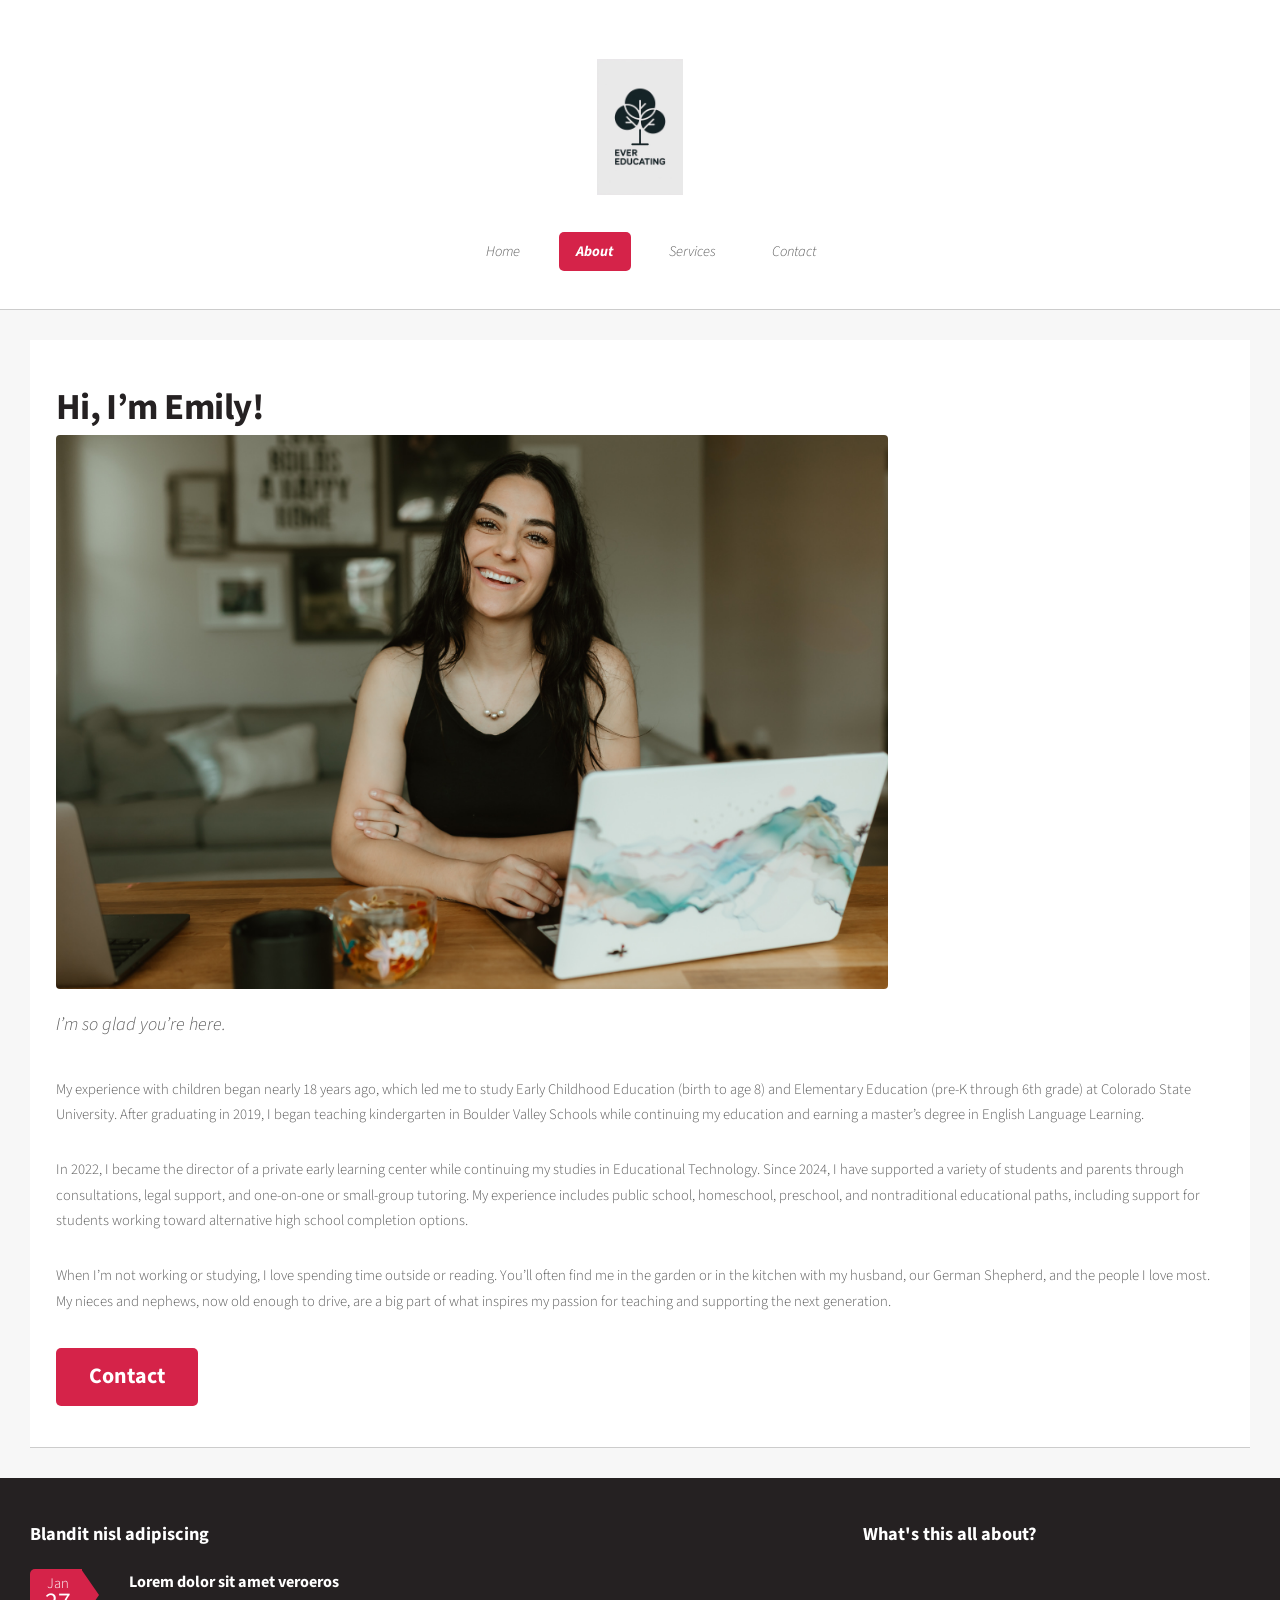
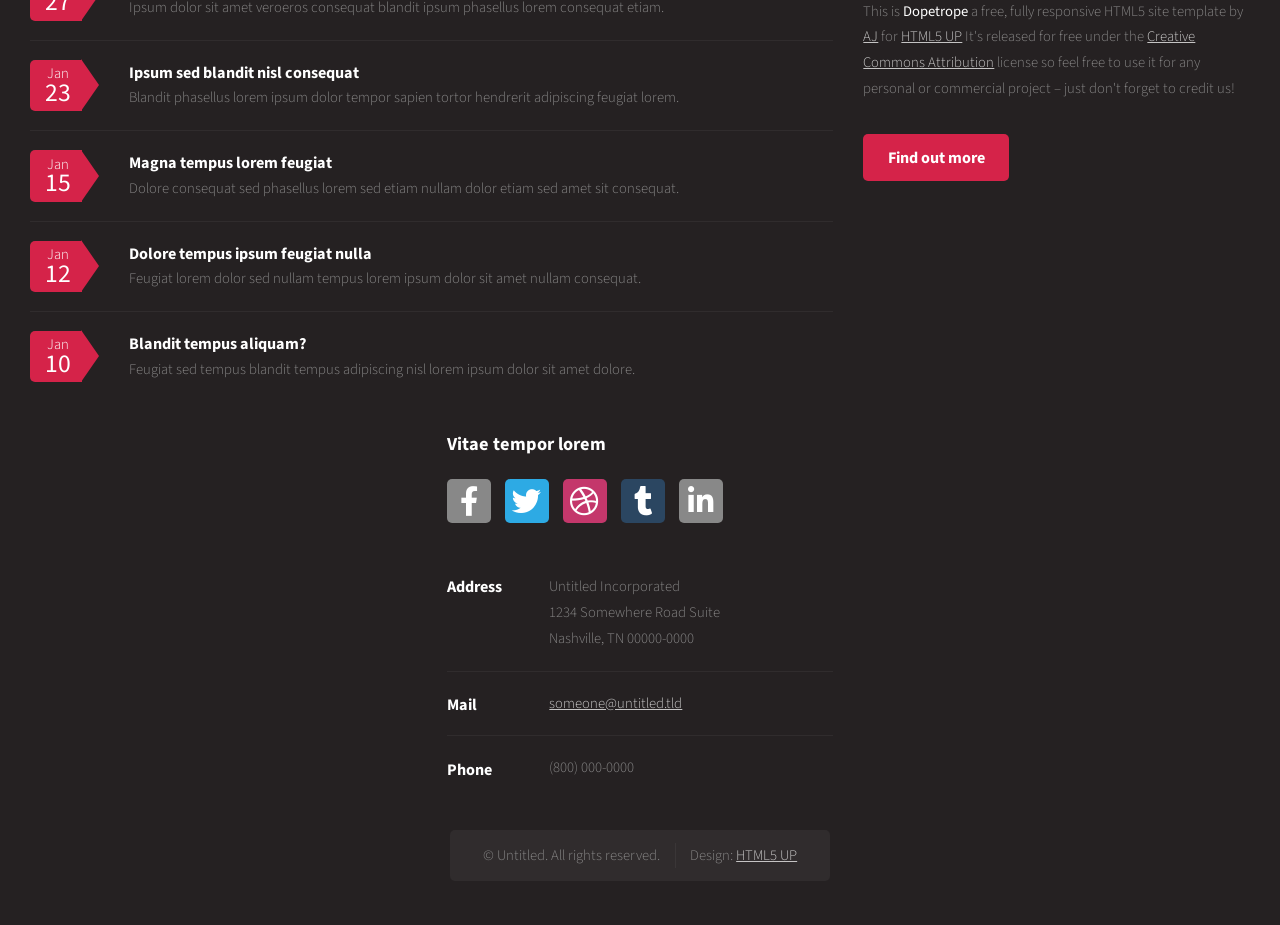
==== commit d6bb333a: "Add images to About and Contact pages; update styles for improved layout and responsiveness" ====
--- a/about.html
+++ b/about.html
@@ -44,6 +44,7 @@
 								<article class="box post">
 									<header>
 										<h2>Hi, I&rsquo;m Emily!</h2>
+										<img src="images/about_me_main.JPEG" alt="Emily" class="about-me-image" />
 										<p>I&rsquo;m so glad you&rsquo;re here.</p>
 									</header>
 									<p>My experience with children began nearly 18 years ago, which led me to study Early Childhood Education (birth to age 8) and Elementary Education (pre-K through 6th grade) at Colorado State University. After graduating in 2019, I began teaching kindergarten in Boulder Valley Schools while continuing my education and earning a master&rsquo;s degree in English Language Learning.</p>
--- a/assets/css/main.css
+++ b/assets/css/main.css
@@ -1757,6 +1757,14 @@
 				margin-left: 0;
 			}
 
+		ul.actions.actions-centered {
+			text-align: center;
+		}
+
+	.align-center {
+		text-align: center;
+	}
+
 /* Links */
 
 	ul.links {
@@ -2369,6 +2377,83 @@
 				margin-top: 2em;
 			}
 
+		}
+
+		#main .contact-page .contact-form {
+			text-align: left;
+		}
+
+			#main .contact-page .contact-form .field {
+				margin: 0 0 1.25em 0;
+			}
+
+			#main .contact-page .contact-form textarea {
+				height: 8em;
+			}
+
+			#main .contact-page .contact-form ul.actions {
+				margin-top: 0.5em;
+			}
+
+		#main .contact-page .contact-gallery img {
+			display: block;
+			width: 100%;
+			height: auto;
+			max-height: 12rem;
+		}
+
+		#main .contact-page .contact-gallery .contact-gallery-cell {
+			min-height: 0;
+		}
+
+		#main .contact-page .contact-gallery .contact-gallery-cell--1 {
+			display: flex;
+			justify-content: flex-end;
+		}
+
+		#main .contact-page .contact-gallery .contact-gallery-cell--2 {
+			/* top-right grid cell */
+		}
+
+		#main .contact-page .contact-gallery .contact-gallery-cell--3 {
+			/* bottom-left grid cell */
+		}
+
+		#main .contact-page .contact-gallery .contact-gallery-cell--4 {
+			/* bottom-right grid cell */
+		}
+
+		#main .contact-page .contact-gallery #contact-gallery-photo-1 {
+			width: auto;
+			max-width: 100%;
+		}
+
+		#main .contact-page .contact-gallery #contact-gallery-photo-2 {
+			/* photo 2 */
+		}
+
+		#main .contact-page .contact-gallery #contact-gallery-photo-3 {
+			/* photo 3 */
+		}
+
+		#main .contact-page .contact-gallery #contact-gallery-photo-4 {
+			width: auto;
+			max-width: 100%;
+		}
+
+		@media screen and (max-width: 980px) {
+
+			#main .contact-page .contact-gallery {
+				margin-top: 2em;
+			}
+
+		}
+
+		#main .about-me-image {
+			display: block;
+			max-width: min(100%, 52rem);
+			margin: 1em 0em 1em 0em;
+			border-radius: 4px;
 		}
 
 /* Footer */
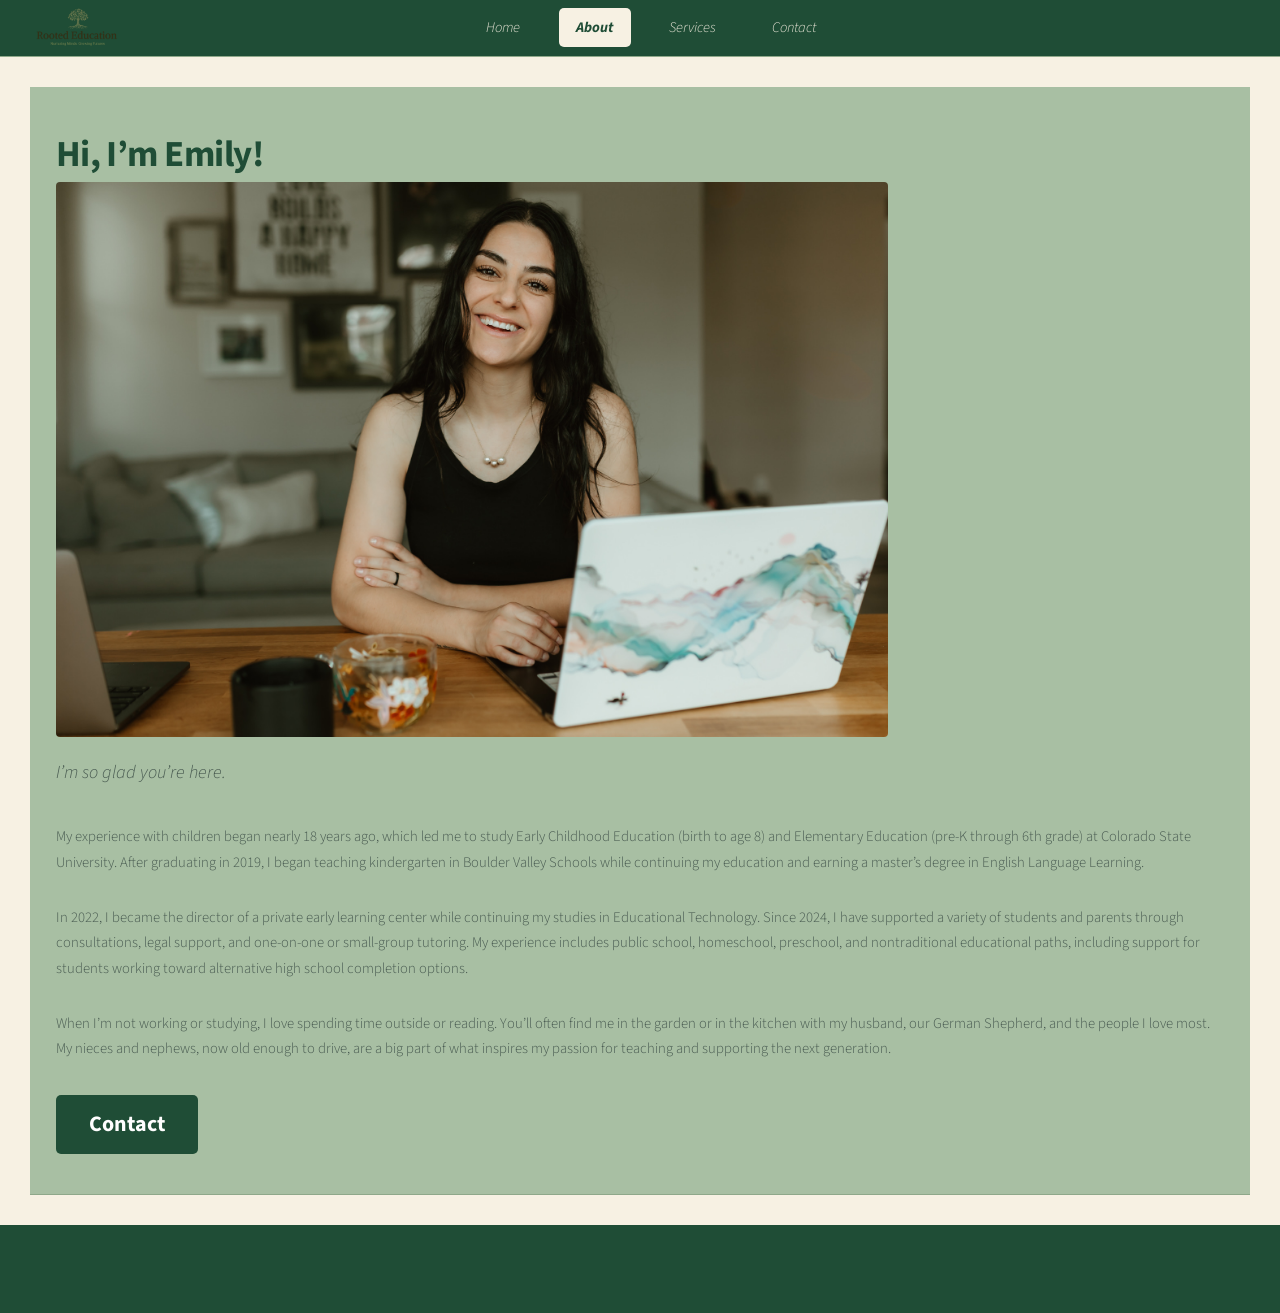
==== commit 6c89a715: "v1" ====
--- a/about.html
+++ b/about.html
@@ -1,7 +1,7 @@
 <!DOCTYPE HTML>
 <html>
 	<head>
-		<title>About — Forever Educating</title>
+		<title>About — Rooted Education</title>
 		<meta charset="utf-8" />
 		<meta name="viewport" content="width=device-width, initial-scale=1, user-scalable=no" />
 		<link rel="stylesheet" href="assets/css/main.css" />
@@ -12,10 +12,10 @@
 			<!-- Header -->
 				<section id="header">
 
-					<!-- Logo -->
-						<h1><a href="index.html"><img src="images/everedlogo.jpeg" alt="Forever Educating" class="site-logo" /></a></h1>
-
-					<!-- Nav -->
+					<div class="header-bar">
+						<a href="index.html" class="header-logo">
+							<img src="images/rooted-logo.png" alt="Rooted Education" class="site-logo" />
+						</a>
 						<nav id="nav">
 							<ul>
 								<li><a href="index.html">Home</a></li>
@@ -23,15 +23,17 @@
 								<li>
 									<a href="#">Services</a>
 									<ul>
-										<li><a href="#">Tutoring</a></li>
-										<li><a href="#">Home-School Consulting</a></li>
-										<li><a href="#">Writing Support</a></li>
-										<li><a href="#">Educational Planning</a></li>
+										<li><a href="tutoring.html">Tutoring</a></li>
+										<li><a href="homeschool-consulting.html">Home-School Consulting</a></li>
+										<li><a href="writing-support.html">Writing Support</a></li>
+										<li><a href="student-success.html">Student Success</a></li>
+										<li><a href="customized-support.html">Customized Support</a></li>
 									</ul>
 								</li>
 								<li><a href="contact.html">Contact</a></li>
 							</ul>
 						</nav>
+					</div>
 
 				</section>
 
@@ -64,106 +66,7 @@
 
 			<!-- Footer -->
 				<section id="footer">
-					<div class="container">
-						<div class="row">
-							<div class="col-8 col-12-medium">
-								<section>
-									<header>
-										<h2>Blandit nisl adipiscing</h2>
-									</header>
-									<ul class="dates">
-										<li>
-											<span class="date">Jan <strong>27</strong></span>
-											<h3><a href="#">Lorem dolor sit amet veroeros</a></h3>
-											<p>Ipsum dolor sit amet veroeros consequat blandit ipsum phasellus lorem consequat etiam.</p>
-										</li>
-										<li>
-											<span class="date">Jan <strong>23</strong></span>
-											<h3><a href="#">Ipsum sed blandit nisl consequat</a></h3>
-											<p>Blandit phasellus lorem ipsum dolor tempor sapien tortor hendrerit adipiscing feugiat lorem.</p>
-										</li>
-										<li>
-											<span class="date">Jan <strong>15</strong></span>
-											<h3><a href="#">Magna tempus lorem feugiat</a></h3>
-											<p>Dolore consequat sed phasellus lorem sed etiam nullam dolor etiam sed amet sit consequat.</p>
-										</li>
-										<li>
-											<span class="date">Jan <strong>12</strong></span>
-											<h3><a href="#">Dolore tempus ipsum feugiat nulla</a></h3>
-											<p>Feugiat lorem dolor sed nullam tempus lorem ipsum dolor sit amet nullam consequat.</p>
-										</li>
-										<li>
-											<span class="date">Jan <strong>10</strong></span>
-											<h3><a href="#">Blandit tempus aliquam?</a></h3>
-											<p>Feugiat sed tempus blandit tempus adipiscing nisl lorem ipsum dolor sit amet dolore.</p>
-										</li>
-									</ul>
-								</section>
-							</div>
-							<div class="col-4 col-12-medium">
-								<section>
-									<header>
-										<h2>What's this all about?</h2>
-									</header>
-									<a href="#" class="image featured"><img src="images/pic10.jpg" alt="" /></a>
-									<p>
-										This is <strong>Dopetrope</strong> a free, fully responsive HTML5 site template by
-										<a href="http://twitter.com/ajlkn">AJ</a> for <a href="http://html5up.net/">HTML5 UP</a> It's released for free under
-										the <a href="http://html5up.net/license/">Creative Commons Attribution</a> license so feel free to use it for any personal or commercial project &ndash; just don't forget to credit us!
-									</p>
-									<footer>
-										<ul class="actions">
-											<li><a href="#" class="button">Find out more</a></li>
-										</ul>
-									</footer>
-								</section>
-							</div>
-							<div class="col-4 col-6-medium col-12-small">
-							</div>
-							<div class="col-4 col-12-medium">
-								<section>
-									<header>
-										<h2>Vitae tempor lorem</h2>
-									</header>
-									<ul class="social">
-										<li><a class="icon brands fa-facebook-f" href="#"><span class="label">Facebook</span></a></li>
-										<li><a class="icon brands fa-twitter" href="#"><span class="label">Twitter</span></a></li>
-										<li><a class="icon brands fa-dribbble" href="#"><span class="label">Dribbble</span></a></li>
-										<li><a class="icon brands fa-tumblr" href="#"><span class="label">Tumblr</span></a></li>
-										<li><a class="icon brands fa-linkedin-in" href="#"><span class="label">LinkedIn</span></a></li>
-									</ul>
-									<ul class="contact">
-										<li>
-											<h3>Address</h3>
-											<p>
-												Untitled Incorporated<br />
-												1234 Somewhere Road Suite<br />
-												Nashville, TN 00000-0000
-											</p>
-										</li>
-										<li>
-											<h3>Mail</h3>
-											<p><a href="#">someone@untitled.tld</a></p>
-										</li>
-										<li>
-											<h3>Phone</h3>
-											<p>(800) 000-0000</p>
-										</li>
-									</ul>
-								</section>
-							</div>
-							<div class="col-12">
-
-								<!-- Copyright -->
-									<div id="copyright">
-										<ul class="links">
-											<li>&copy; Untitled. All rights reserved.</li><li>Design: <a href="http://html5up.net">HTML5 UP</a></li>
-										</ul>
-									</div>
-
-							</div>
-						</div>
-					</div>
+			
 				</section>
 
 		</div>
--- a/assets/css/main.css
+++ b/assets/css/main.css
@@ -1,12 +1,10 @@
 @import url("fontawesome-all.min.css");
 @import url("https://fonts.googleapis.com/css?family=Source+Sans+Pro:300,400,700,900,300italic");
-
 /*
 	Dopetrope by HTML5 UP
 	html5up.net | @ajlkn
 	Free for personal and commercial use under the CCA 3.0 license (html5up.net/license)
 */
-
 html, body, div, span, applet, object,
 iframe, h1, h2, h3, h4, h5, h6, p, blockquote,
 pre, a, abbr, acronym, address, big, cite,
@@ -18,3073 +16,2485 @@
 canvas, details, embed, figure, figcaption,
 footer, header, hgroup, menu, nav, output, ruby,
 section, summary, time, mark, audio, video {
-	margin: 0;
-	padding: 0;
-	border: 0;
-	font-size: 100%;
-	font: inherit;
-	vertical-align: baseline;}
+  margin: 0;
+  padding: 0;
+  border: 0;
+  font-size: 100%;
+  font: inherit;
+  vertical-align: baseline;
+}
 
 article, aside, details, figcaption, figure,
 footer, header, hgroup, menu, nav, section {
-	display: block;}
+  display: block;
+}
 
 body {
-	line-height: 1;
+  line-height: 1;
 }
 
 ol, ul {
-	list-style: none;
+  list-style: none;
 }
 
 blockquote, q {
-	quotes: none;
-}
-
-	blockquote:before, blockquote:after, q:before, q:after {
-		content: '';
-		content: none;
-	}
+  quotes: none;
+}
+blockquote:before, blockquote:after, q:before, q:after {
+  content: "";
+  content: none;
+}
 
 table {
-	border-collapse: collapse;
-	border-spacing: 0;
+  border-collapse: collapse;
+  border-spacing: 0;
 }
 
 body {
-	-webkit-text-size-adjust: none;
+  -webkit-text-size-adjust: none;
 }
 
 mark {
-	background-color: transparent;
-	color: inherit;
+  background-color: transparent;
+  color: inherit;
 }
 
 input::-moz-focus-inner {
-	border: 0;
-	padding: 0;
+  border: 0;
+  padding: 0;
 }
 
 input, select, textarea {
-	-moz-appearance: none;
-	-webkit-appearance: none;
-	-ms-appearance: none;
-	appearance: none;
+  -moz-appearance: none;
+  -webkit-appearance: none;
+  -ms-appearance: none;
+  appearance: none;
 }
 
 /* Basic */
-
-	html {
-		box-sizing: border-box;
-	}
-
-	*, *:before, *:after {
-		box-sizing: inherit;
-	}
-
-	body {
-		background: #252122;
-		background-image: url("images/bg02.png");
-	}
-
-		body.is-preload *, body.is-preload *:before, body.is-preload *:after {
-			-moz-animation: none !important;
-			-webkit-animation: none !important;
-			-ms-animation: none !important;
-			animation: none !important;
-			-moz-transition: none !important;
-			-webkit-transition: none !important;
-			-ms-transition: none !important;
-			transition: none !important;
-		}
-
-	body, input, textarea, select {
-		font-family: 'Source Sans Pro';
-		font-weight: 300;
-		color: #5d5d5d;
-		font-size: 14pt;
-		line-height: 1.75em;
-	}
-
-	strong, b {
-		color: #252122;
-		font-weight: 400;
-	}
-
-	i, em {
-		font-style: italic;
-	}
-
-	sub {
-		position: relative;
-		top: 0.5em;
-		font-size: 0.8em;
-	}
-
-	sup {
-		position: relative;
-		top: -0.5em;
-		font-size: 0.8em;
-	}
-
-	blockquote {
-		border-left: solid 0.75em #dddddd;
-		padding: 1em 0 1em 1.5em;
-		font-style: italic;
-	}
-
-	h1, h2, h3, h4, h5, h6 {
-		color: #252122;
-		font-weight: 700;
-	}
-
-	h1 a, h2 a, h3 a, h4 a, h5 a, h6 a {
-		color: inherit;
-		text-decoration: none;
-	}
-
-	h2 {
-		font-size: 1.5em;
-	}
-
-	h3 {
-		font-size: 1.35em;
-	}
-
-	a {
-		color: #d52349;
-		text-decoration: underline;
-	}
-
-		a:hover {
-			text-decoration: none;
-		}
-
-	br.clear {
-		clear: both;
-	}
-
-	hr {
-		border: 0;
-		border-top: solid 1px #dddddd;
-		height: 1px;
-		margin: 2em 0 2em 0;
-	}
-
-	p, ul, ol, dl, table {
-		margin-bottom: 2em;
-	}
+html {
+  box-sizing: border-box;
+}
+
+*, *:before, *:after {
+  box-sizing: inherit;
+}
+
+body {
+  background: #F7F1E3;
+  background-image: url("images/bg02.png");
+}
+body.is-preload *, body.is-preload *:before, body.is-preload *:after {
+  -moz-animation: none !important;
+  -webkit-animation: none !important;
+  -ms-animation: none !important;
+  animation: none !important;
+  -moz-transition: none !important;
+  -webkit-transition: none !important;
+  -ms-transition: none !important;
+  transition: none !important;
+}
+
+body, input, textarea, select {
+  font-family: "Source Sans Pro";
+  font-weight: 300;
+  color: #4a5c52;
+  font-size: 14pt;
+  line-height: 1.75em;
+}
+
+strong, b {
+  color: #1F4D36;
+  font-weight: 400;
+}
+
+i, em {
+  font-style: italic;
+}
+
+sub {
+  position: relative;
+  top: 0.5em;
+  font-size: 0.8em;
+}
+
+sup {
+  position: relative;
+  top: -0.5em;
+  font-size: 0.8em;
+}
+
+blockquote {
+  border-left: solid 0.75em #8fa88a;
+  padding: 1em 0 1em 1.5em;
+  font-style: italic;
+}
+
+h1, h2, h3, h4, h5, h6 {
+  color: #1F4D36;
+  font-weight: 700;
+}
+
+h1 a, h2 a, h3 a, h4 a, h5 a, h6 a {
+  color: inherit;
+  text-decoration: none;
+}
+
+h2 {
+  font-size: 1.5em;
+}
+
+h3 {
+  font-size: 1.35em;
+}
+
+a {
+  color: #1F4D36;
+  text-decoration: underline;
+}
+a:hover {
+  text-decoration: none;
+}
+
+br.clear {
+  clear: both;
+}
+
+hr {
+  border: 0;
+  border-top: solid 1px #8fa88a;
+  height: 1px;
+  margin: 2em 0 2em 0;
+}
+
+p, ul, ol, dl, table {
+  margin-bottom: 2em;
+}
 
 /* Container */
-
-	.container {
-		margin: 0 auto;
-		max-width: 100%;
-		width: 70em;
-	}
-
-		@media screen and (max-width: 1680px) {
-
-			.container {
-				width: 70em;
-			}
-
-		}
-
-		@media screen and (max-width: 1280px) {
-
-			.container {
-				width: calc(100% - 60px);
-			}
-
-		}
-
-		@media screen and (max-width: 980px) {
-
-			.container {
-				width: calc(100% - 80px);
-			}
-
-		}
-
-		@media screen and (max-width: 736px) {
-
-			.container {
-				width: calc(100% - 40px);
-			}
-
-		}
+.container {
+  margin: 0 auto;
+  max-width: 100%;
+  width: 70em;
+}
+@media screen and (max-width: 1680px) {
+  .container {
+    width: 70em;
+  }
+}
+@media screen and (max-width: 1280px) {
+  .container {
+    width: calc(100% - 60px);
+  }
+}
+@media screen and (max-width: 980px) {
+  .container {
+    width: calc(100% - 80px);
+  }
+}
+@media screen and (max-width: 736px) {
+  .container {
+    width: calc(100% - 40px);
+  }
+}
 
 /* Row */
-
-	.row {
-		display: flex;
-		flex-wrap: wrap;
-		box-sizing: border-box;
-		align-items: stretch;
-	}
-
-		.row > * {
-			box-sizing: border-box;
-		}
-
-		.row.gtr-uniform > * > :last-child {
-			margin-bottom: 0;
-		}
-
-		.row.aln-left {
-			justify-content: flex-start;
-		}
-
-		.row.aln-center {
-			justify-content: center;
-		}
-
-		.row.aln-right {
-			justify-content: flex-end;
-		}
-
-		.row.aln-top {
-			align-items: flex-start;
-		}
-
-		.row.aln-middle {
-			align-items: center;
-		}
-
-		.row.aln-bottom {
-			align-items: flex-end;
-		}
-
-		.row > .imp {
-			order: -1;
-		}
-
-		.row > .col-1 {
-			width: 8.33333%;
-		}
-
-		.row > .off-1 {
-			margin-left: 8.33333%;
-		}
-
-		.row > .col-2 {
-			width: 16.66667%;
-		}
-
-		.row > .off-2 {
-			margin-left: 16.66667%;
-		}
-
-		.row > .col-3 {
-			width: 25%;
-		}
-
-		.row > .off-3 {
-			margin-left: 25%;
-		}
-
-		.row > .col-4 {
-			width: 33.33333%;
-		}
-
-		.row > .off-4 {
-			margin-left: 33.33333%;
-		}
-
-		.row > .col-5 {
-			width: 41.66667%;
-		}
-
-		.row > .off-5 {
-			margin-left: 41.66667%;
-		}
-
-		.row > .col-6 {
-			width: 50%;
-		}
-
-		.row > .off-6 {
-			margin-left: 50%;
-		}
-
-		.row > .col-7 {
-			width: 58.33333%;
-		}
-
-		.row > .off-7 {
-			margin-left: 58.33333%;
-		}
-
-		.row > .col-8 {
-			width: 66.66667%;
-		}
-
-		.row > .off-8 {
-			margin-left: 66.66667%;
-		}
-
-		.row > .col-9 {
-			width: 75%;
-		}
-
-		.row > .off-9 {
-			margin-left: 75%;
-		}
-
-		.row > .col-10 {
-			width: 83.33333%;
-		}
-
-		.row > .off-10 {
-			margin-left: 83.33333%;
-		}
-
-		.row > .col-11 {
-			width: 91.66667%;
-		}
-
-		.row > .off-11 {
-			margin-left: 91.66667%;
-		}
-
-		.row > .col-12 {
-			width: 100%;
-		}
-
-		.row > .off-12 {
-			margin-left: 100%;
-		}
-
-		.row.gtr-0 {
-			margin-top: 0px;
-			margin-left: 0px;
-		}
-
-			.row.gtr-0 > * {
-				padding: 0px 0 0 0px;
-			}
-
-			.row.gtr-0.gtr-uniform {
-				margin-top: 0px;
-			}
-
-				.row.gtr-0.gtr-uniform > * {
-					padding-top: 0px;
-				}
-
-		.row.gtr-25 {
-			margin-top: -12.5px;
-			margin-left: -12.5px;
-		}
-
-			.row.gtr-25 > * {
-				padding: 12.5px 0 0 12.5px;
-			}
-
-			.row.gtr-25.gtr-uniform {
-				margin-top: -12.5px;
-			}
-
-				.row.gtr-25.gtr-uniform > * {
-					padding-top: 12.5px;
-				}
-
-		.row.gtr-50 {
-			margin-top: -25px;
-			margin-left: -25px;
-		}
-
-			.row.gtr-50 > * {
-				padding: 25px 0 0 25px;
-			}
-
-			.row.gtr-50.gtr-uniform {
-				margin-top: -25px;
-			}
-
-				.row.gtr-50.gtr-uniform > * {
-					padding-top: 25px;
-				}
-
-		.row {
-			margin-top: -50px;
-			margin-left: -50px;
-		}
-
-			.row > * {
-				padding: 50px 0 0 50px;
-			}
-
-			.row.gtr-uniform {
-				margin-top: -50px;
-			}
-
-				.row.gtr-uniform > * {
-					padding-top: 50px;
-				}
-
-		.row.gtr-150 {
-			margin-top: -75px;
-			margin-left: -75px;
-		}
-
-			.row.gtr-150 > * {
-				padding: 75px 0 0 75px;
-			}
-
-			.row.gtr-150.gtr-uniform {
-				margin-top: -75px;
-			}
-
-				.row.gtr-150.gtr-uniform > * {
-					padding-top: 75px;
-				}
-
-		.row.gtr-200 {
-			margin-top: -100px;
-			margin-left: -100px;
-		}
-
-			.row.gtr-200 > * {
-				padding: 100px 0 0 100px;
-			}
-
-			.row.gtr-200.gtr-uniform {
-				margin-top: -100px;
-			}
-
-				.row.gtr-200.gtr-uniform > * {
-					padding-top: 100px;
-				}
-
-		@media screen and (max-width: 1680px) {
-
-			.row {
-				display: flex;
-				flex-wrap: wrap;
-				box-sizing: border-box;
-				align-items: stretch;
-			}
-
-				.row > * {
-					box-sizing: border-box;
-				}
-
-				.row.gtr-uniform > * > :last-child {
-					margin-bottom: 0;
-				}
-
-				.row.aln-left {
-					justify-content: flex-start;
-				}
-
-				.row.aln-center {
-					justify-content: center;
-				}
-
-				.row.aln-right {
-					justify-content: flex-end;
-				}
-
-				.row.aln-top {
-					align-items: flex-start;
-				}
-
-				.row.aln-middle {
-					align-items: center;
-				}
-
-				.row.aln-bottom {
-					align-items: flex-end;
-				}
-
-				.row > .imp-xlarge {
-					order: -1;
-				}
-
-				.row > .col-1-xlarge {
-					width: 8.33333%;
-				}
-
-				.row > .off-1-xlarge {
-					margin-left: 8.33333%;
-				}
-
-				.row > .col-2-xlarge {
-					width: 16.66667%;
-				}
-
-				.row > .off-2-xlarge {
-					margin-left: 16.66667%;
-				}
-
-				.row > .col-3-xlarge {
-					width: 25%;
-				}
-
-				.row > .off-3-xlarge {
-					margin-left: 25%;
-				}
-
-				.row > .col-4-xlarge {
-					width: 33.33333%;
-				}
-
-				.row > .off-4-xlarge {
-					margin-left: 33.33333%;
-				}
-
-				.row > .col-5-xlarge {
-					width: 41.66667%;
-				}
-
-				.row > .off-5-xlarge {
-					margin-left: 41.66667%;
-				}
-
-				.row > .col-6-xlarge {
-					width: 50%;
-				}
-
-				.row > .off-6-xlarge {
-					margin-left: 50%;
-				}
-
-				.row > .col-7-xlarge {
-					width: 58.33333%;
-				}
-
-				.row > .off-7-xlarge {
-					margin-left: 58.33333%;
-				}
-
-				.row > .col-8-xlarge {
-					width: 66.66667%;
-				}
-
-				.row > .off-8-xlarge {
-					margin-left: 66.66667%;
-				}
-
-				.row > .col-9-xlarge {
-					width: 75%;
-				}
-
-				.row > .off-9-xlarge {
-					margin-left: 75%;
-				}
-
-				.row > .col-10-xlarge {
-					width: 83.33333%;
-				}
-
-				.row > .off-10-xlarge {
-					margin-left: 83.33333%;
-				}
-
-				.row > .col-11-xlarge {
-					width: 91.66667%;
-				}
-
-				.row > .off-11-xlarge {
-					margin-left: 91.66667%;
-				}
-
-				.row > .col-12-xlarge {
-					width: 100%;
-				}
-
-				.row > .off-12-xlarge {
-					margin-left: 100%;
-				}
-
-				.row.gtr-0 {
-					margin-top: 0px;
-					margin-left: 0px;
-				}
-
-					.row.gtr-0 > * {
-						padding: 0px 0 0 0px;
-					}
-
-					.row.gtr-0.gtr-uniform {
-						margin-top: 0px;
-					}
-
-						.row.gtr-0.gtr-uniform > * {
-							padding-top: 0px;
-						}
-
-				.row.gtr-25 {
-					margin-top: -12.5px;
-					margin-left: -12.5px;
-				}
-
-					.row.gtr-25 > * {
-						padding: 12.5px 0 0 12.5px;
-					}
-
-					.row.gtr-25.gtr-uniform {
-						margin-top: -12.5px;
-					}
-
-						.row.gtr-25.gtr-uniform > * {
-							padding-top: 12.5px;
-						}
-
-				.row.gtr-50 {
-					margin-top: -25px;
-					margin-left: -25px;
-				}
-
-					.row.gtr-50 > * {
-						padding: 25px 0 0 25px;
-					}
-
-					.row.gtr-50.gtr-uniform {
-						margin-top: -25px;
-					}
-
-						.row.gtr-50.gtr-uniform > * {
-							padding-top: 25px;
-						}
-
-				.row {
-					margin-top: -50px;
-					margin-left: -50px;
-				}
-
-					.row > * {
-						padding: 50px 0 0 50px;
-					}
-
-					.row.gtr-uniform {
-						margin-top: -50px;
-					}
-
-						.row.gtr-uniform > * {
-							padding-top: 50px;
-						}
-
-				.row.gtr-150 {
-					margin-top: -75px;
-					margin-left: -75px;
-				}
-
-					.row.gtr-150 > * {
-						padding: 75px 0 0 75px;
-					}
-
-					.row.gtr-150.gtr-uniform {
-						margin-top: -75px;
-					}
-
-						.row.gtr-150.gtr-uniform > * {
-							padding-top: 75px;
-						}
-
-				.row.gtr-200 {
-					margin-top: -100px;
-					margin-left: -100px;
-				}
-
-					.row.gtr-200 > * {
-						padding: 100px 0 0 100px;
-					}
-
-					.row.gtr-200.gtr-uniform {
-						margin-top: -100px;
-					}
-
-						.row.gtr-200.gtr-uniform > * {
-							padding-top: 100px;
-						}
-
-		}
-
-		@media screen and (max-width: 1280px) {
-
-			.row {
-				display: flex;
-				flex-wrap: wrap;
-				box-sizing: border-box;
-				align-items: stretch;
-			}
-
-				.row > * {
-					box-sizing: border-box;
-				}
-
-				.row.gtr-uniform > * > :last-child {
-					margin-bottom: 0;
-				}
-
-				.row.aln-left {
-					justify-content: flex-start;
-				}
-
-				.row.aln-center {
-					justify-content: center;
-				}
-
-				.row.aln-right {
-					justify-content: flex-end;
-				}
-
-				.row.aln-top {
-					align-items: flex-start;
-				}
-
-				.row.aln-middle {
-					align-items: center;
-				}
-
-				.row.aln-bottom {
-					align-items: flex-end;
-				}
-
-				.row > .imp-large {
-					order: -1;
-				}
-
-				.row > .col-1-large {
-					width: 8.33333%;
-				}
-
-				.row > .off-1-large {
-					margin-left: 8.33333%;
-				}
-
-				.row > .col-2-large {
-					width: 16.66667%;
-				}
-
-				.row > .off-2-large {
-					margin-left: 16.66667%;
-				}
-
-				.row > .col-3-large {
-					width: 25%;
-				}
-
-				.row > .off-3-large {
-					margin-left: 25%;
-				}
-
-				.row > .col-4-large {
-					width: 33.33333%;
-				}
-
-				.row > .off-4-large {
-					margin-left: 33.33333%;
-				}
-
-				.row > .col-5-large {
-					width: 41.66667%;
-				}
-
-				.row > .off-5-large {
-					margin-left: 41.66667%;
-				}
-
-				.row > .col-6-large {
-					width: 50%;
-				}
-
-				.row > .off-6-large {
-					margin-left: 50%;
-				}
-
-				.row > .col-7-large {
-					width: 58.33333%;
-				}
-
-				.row > .off-7-large {
-					margin-left: 58.33333%;
-				}
-
-				.row > .col-8-large {
-					width: 66.66667%;
-				}
-
-				.row > .off-8-large {
-					margin-left: 66.66667%;
-				}
-
-				.row > .col-9-large {
-					width: 75%;
-				}
-
-				.row > .off-9-large {
-					margin-left: 75%;
-				}
-
-				.row > .col-10-large {
-					width: 83.33333%;
-				}
-
-				.row > .off-10-large {
-					margin-left: 83.33333%;
-				}
-
-				.row > .col-11-large {
-					width: 91.66667%;
-				}
-
-				.row > .off-11-large {
-					margin-left: 91.66667%;
-				}
-
-				.row > .col-12-large {
-					width: 100%;
-				}
-
-				.row > .off-12-large {
-					margin-left: 100%;
-				}
-
-				.row.gtr-0 {
-					margin-top: 0px;
-					margin-left: 0px;
-				}
-
-					.row.gtr-0 > * {
-						padding: 0px 0 0 0px;
-					}
-
-					.row.gtr-0.gtr-uniform {
-						margin-top: 0px;
-					}
-
-						.row.gtr-0.gtr-uniform > * {
-							padding-top: 0px;
-						}
-
-				.row.gtr-25 {
-					margin-top: -7.5px;
-					margin-left: -7.5px;
-				}
-
-					.row.gtr-25 > * {
-						padding: 7.5px 0 0 7.5px;
-					}
-
-					.row.gtr-25.gtr-uniform {
-						margin-top: -7.5px;
-					}
-
-						.row.gtr-25.gtr-uniform > * {
-							padding-top: 7.5px;
-						}
-
-				.row.gtr-50 {
-					margin-top: -15px;
-					margin-left: -15px;
-				}
-
-					.row.gtr-50 > * {
-						padding: 15px 0 0 15px;
-					}
-
-					.row.gtr-50.gtr-uniform {
-						margin-top: -15px;
-					}
-
-						.row.gtr-50.gtr-uniform > * {
-							padding-top: 15px;
-						}
-
-				.row {
-					margin-top: -30px;
-					margin-left: -30px;
-				}
-
-					.row > * {
-						padding: 30px 0 0 30px;
-					}
-
-					.row.gtr-uniform {
-						margin-top: -30px;
-					}
-
-						.row.gtr-uniform > * {
-							padding-top: 30px;
-						}
-
-				.row.gtr-150 {
-					margin-top: -45px;
-					margin-left: -45px;
-				}
-
-					.row.gtr-150 > * {
-						padding: 45px 0 0 45px;
-					}
-
-					.row.gtr-150.gtr-uniform {
-						margin-top: -45px;
-					}
-
-						.row.gtr-150.gtr-uniform > * {
-							padding-top: 45px;
-						}
-
-				.row.gtr-200 {
-					margin-top: -60px;
-					margin-left: -60px;
-				}
-
-					.row.gtr-200 > * {
-						padding: 60px 0 0 60px;
-					}
-
-					.row.gtr-200.gtr-uniform {
-						margin-top: -60px;
-					}
-
-						.row.gtr-200.gtr-uniform > * {
-							padding-top: 60px;
-						}
-
-		}
-
-		@media screen and (max-width: 980px) {
-
-			.row {
-				display: flex;
-				flex-wrap: wrap;
-				box-sizing: border-box;
-				align-items: stretch;
-			}
-
-				.row > * {
-					box-sizing: border-box;
-				}
-
-				.row.gtr-uniform > * > :last-child {
-					margin-bottom: 0;
-				}
-
-				.row.aln-left {
-					justify-content: flex-start;
-				}
-
-				.row.aln-center {
-					justify-content: center;
-				}
-
-				.row.aln-right {
-					justify-content: flex-end;
-				}
-
-				.row.aln-top {
-					align-items: flex-start;
-				}
-
-				.row.aln-middle {
-					align-items: center;
-				}
-
-				.row.aln-bottom {
-					align-items: flex-end;
-				}
-
-				.row > .imp-medium {
-					order: -1;
-				}
-
-				.row > .col-1-medium {
-					width: 8.33333%;
-				}
-
-				.row > .off-1-medium {
-					margin-left: 8.33333%;
-				}
-
-				.row > .col-2-medium {
-					width: 16.66667%;
-				}
-
-				.row > .off-2-medium {
-					margin-left: 16.66667%;
-				}
-
-				.row > .col-3-medium {
-					width: 25%;
-				}
-
-				.row > .off-3-medium {
-					margin-left: 25%;
-				}
-
-				.row > .col-4-medium {
-					width: 33.33333%;
-				}
-
-				.row > .off-4-medium {
-					margin-left: 33.33333%;
-				}
-
-				.row > .col-5-medium {
-					width: 41.66667%;
-				}
-
-				.row > .off-5-medium {
-					margin-left: 41.66667%;
-				}
-
-				.row > .col-6-medium {
-					width: 50%;
-				}
-
-				.row > .off-6-medium {
-					margin-left: 50%;
-				}
-
-				.row > .col-7-medium {
-					width: 58.33333%;
-				}
-
-				.row > .off-7-medium {
-					margin-left: 58.33333%;
-				}
-
-				.row > .col-8-medium {
-					width: 66.66667%;
-				}
-
-				.row > .off-8-medium {
-					margin-left: 66.66667%;
-				}
-
-				.row > .col-9-medium {
-					width: 75%;
-				}
-
-				.row > .off-9-medium {
-					margin-left: 75%;
-				}
-
-				.row > .col-10-medium {
-					width: 83.33333%;
-				}
-
-				.row > .off-10-medium {
-					margin-left: 83.33333%;
-				}
-
-				.row > .col-11-medium {
-					width: 91.66667%;
-				}
-
-				.row > .off-11-medium {
-					margin-left: 91.66667%;
-				}
-
-				.row > .col-12-medium {
-					width: 100%;
-				}
-
-				.row > .off-12-medium {
-					margin-left: 100%;
-				}
-
-				.row.gtr-0 {
-					margin-top: 0px;
-					margin-left: 0px;
-				}
-
-					.row.gtr-0 > * {
-						padding: 0px 0 0 0px;
-					}
-
-					.row.gtr-0.gtr-uniform {
-						margin-top: 0px;
-					}
-
-						.row.gtr-0.gtr-uniform > * {
-							padding-top: 0px;
-						}
-
-				.row.gtr-25 {
-					margin-top: -10px;
-					margin-left: -10px;
-				}
-
-					.row.gtr-25 > * {
-						padding: 10px 0 0 10px;
-					}
-
-					.row.gtr-25.gtr-uniform {
-						margin-top: -10px;
-					}
-
-						.row.gtr-25.gtr-uniform > * {
-							padding-top: 10px;
-						}
-
-				.row.gtr-50 {
-					margin-top: -20px;
-					margin-left: -20px;
-				}
-
-					.row.gtr-50 > * {
-						padding: 20px 0 0 20px;
-					}
-
-					.row.gtr-50.gtr-uniform {
-						margin-top: -20px;
-					}
-
-						.row.gtr-50.gtr-uniform > * {
-							padding-top: 20px;
-						}
-
-				.row {
-					margin-top: -40px;
-					margin-left: -40px;
-				}
-
-					.row > * {
-						padding: 40px 0 0 40px;
-					}
-
-					.row.gtr-uniform {
-						margin-top: -40px;
-					}
-
-						.row.gtr-uniform > * {
-							padding-top: 40px;
-						}
-
-				.row.gtr-150 {
-					margin-top: -60px;
-					margin-left: -60px;
-				}
-
-					.row.gtr-150 > * {
-						padding: 60px 0 0 60px;
-					}
-
-					.row.gtr-150.gtr-uniform {
-						margin-top: -60px;
-					}
-
-						.row.gtr-150.gtr-uniform > * {
-							padding-top: 60px;
-						}
-
-				.row.gtr-200 {
-					margin-top: -80px;
-					margin-left: -80px;
-				}
-
-					.row.gtr-200 > * {
-						padding: 80px 0 0 80px;
-					}
-
-					.row.gtr-200.gtr-uniform {
-						margin-top: -80px;
-					}
-
-						.row.gtr-200.gtr-uniform > * {
-							padding-top: 80px;
-						}
-
-		}
-
-		@media screen and (max-width: 736px) {
-
-			.row {
-				display: flex;
-				flex-wrap: wrap;
-				box-sizing: border-box;
-				align-items: stretch;
-			}
-
-				.row > * {
-					box-sizing: border-box;
-				}
-
-				.row.gtr-uniform > * > :last-child {
-					margin-bottom: 0;
-				}
-
-				.row.aln-left {
-					justify-content: flex-start;
-				}
-
-				.row.aln-center {
-					justify-content: center;
-				}
-
-				.row.aln-right {
-					justify-content: flex-end;
-				}
-
-				.row.aln-top {
-					align-items: flex-start;
-				}
-
-				.row.aln-middle {
-					align-items: center;
-				}
-
-				.row.aln-bottom {
-					align-items: flex-end;
-				}
-
-				.row > .imp-small {
-					order: -1;
-				}
-
-				.row > .col-1-small {
-					width: 8.33333%;
-				}
-
-				.row > .off-1-small {
-					margin-left: 8.33333%;
-				}
-
-				.row > .col-2-small {
-					width: 16.66667%;
-				}
-
-				.row > .off-2-small {
-					margin-left: 16.66667%;
-				}
-
-				.row > .col-3-small {
-					width: 25%;
-				}
-
-				.row > .off-3-small {
-					margin-left: 25%;
-				}
-
-				.row > .col-4-small {
-					width: 33.33333%;
-				}
-
-				.row > .off-4-small {
-					margin-left: 33.33333%;
-				}
-
-				.row > .col-5-small {
-					width: 41.66667%;
-				}
-
-				.row > .off-5-small {
-					margin-left: 41.66667%;
-				}
-
-				.row > .col-6-small {
-					width: 50%;
-				}
-
-				.row > .off-6-small {
-					margin-left: 50%;
-				}
-
-				.row > .col-7-small {
-					width: 58.33333%;
-				}
-
-				.row > .off-7-small {
-					margin-left: 58.33333%;
-				}
-
-				.row > .col-8-small {
-					width: 66.66667%;
-				}
-
-				.row > .off-8-small {
-					margin-left: 66.66667%;
-				}
-
-				.row > .col-9-small {
-					width: 75%;
-				}
-
-				.row > .off-9-small {
-					margin-left: 75%;
-				}
-
-				.row > .col-10-small {
-					width: 83.33333%;
-				}
-
-				.row > .off-10-small {
-					margin-left: 83.33333%;
-				}
-
-				.row > .col-11-small {
-					width: 91.66667%;
-				}
-
-				.row > .off-11-small {
-					margin-left: 91.66667%;
-				}
-
-				.row > .col-12-small {
-					width: 100%;
-				}
-
-				.row > .off-12-small {
-					margin-left: 100%;
-				}
-
-				.row.gtr-0 {
-					margin-top: 0px;
-					margin-left: 0px;
-				}
-
-					.row.gtr-0 > * {
-						padding: 0px 0 0 0px;
-					}
-
-					.row.gtr-0.gtr-uniform {
-						margin-top: 0px;
-					}
-
-						.row.gtr-0.gtr-uniform > * {
-							padding-top: 0px;
-						}
-
-				.row.gtr-25 {
-					margin-top: -5px;
-					margin-left: -5px;
-				}
-
-					.row.gtr-25 > * {
-						padding: 5px 0 0 5px;
-					}
-
-					.row.gtr-25.gtr-uniform {
-						margin-top: -5px;
-					}
-
-						.row.gtr-25.gtr-uniform > * {
-							padding-top: 5px;
-						}
-
-				.row.gtr-50 {
-					margin-top: -10px;
-					margin-left: -10px;
-				}
-
-					.row.gtr-50 > * {
-						padding: 10px 0 0 10px;
-					}
-
-					.row.gtr-50.gtr-uniform {
-						margin-top: -10px;
-					}
-
-						.row.gtr-50.gtr-uniform > * {
-							padding-top: 10px;
-						}
-
-				.row {
-					margin-top: -20px;
-					margin-left: -20px;
-				}
-
-					.row > * {
-						padding: 20px 0 0 20px;
-					}
-
-					.row.gtr-uniform {
-						margin-top: -20px;
-					}
-
-						.row.gtr-uniform > * {
-							padding-top: 20px;
-						}
-
-				.row.gtr-150 {
-					margin-top: -30px;
-					margin-left: -30px;
-				}
-
-					.row.gtr-150 > * {
-						padding: 30px 0 0 30px;
-					}
-
-					.row.gtr-150.gtr-uniform {
-						margin-top: -30px;
-					}
-
-						.row.gtr-150.gtr-uniform > * {
-							padding-top: 30px;
-						}
-
-				.row.gtr-200 {
-					margin-top: -40px;
-					margin-left: -40px;
-				}
-
-					.row.gtr-200 > * {
-						padding: 40px 0 0 40px;
-					}
-
-					.row.gtr-200.gtr-uniform {
-						margin-top: -40px;
-					}
-
-						.row.gtr-200.gtr-uniform > * {
-							padding-top: 40px;
-						}
-
-		}
+.row {
+  display: flex;
+  flex-wrap: wrap;
+  box-sizing: border-box;
+  align-items: stretch;
+}
+.row > * {
+  box-sizing: border-box;
+}
+.row.gtr-uniform > * > :last-child {
+  margin-bottom: 0;
+}
+.row.aln-left {
+  justify-content: flex-start;
+}
+.row.aln-center {
+  justify-content: center;
+}
+.row.aln-right {
+  justify-content: flex-end;
+}
+.row.aln-top {
+  align-items: flex-start;
+}
+.row.aln-middle {
+  align-items: center;
+}
+.row.aln-bottom {
+  align-items: flex-end;
+}
+.row > .imp {
+  order: -1;
+}
+.row > .col-1 {
+  width: 8.3333333333%;
+}
+.row > .off-1 {
+  margin-left: 8.3333333333%;
+}
+.row > .col-2 {
+  width: 16.6666666667%;
+}
+.row > .off-2 {
+  margin-left: 16.6666666667%;
+}
+.row > .col-3 {
+  width: 25%;
+}
+.row > .off-3 {
+  margin-left: 25%;
+}
+.row > .col-4 {
+  width: 33.3333333333%;
+}
+.row > .off-4 {
+  margin-left: 33.3333333333%;
+}
+.row > .col-5 {
+  width: 41.6666666667%;
+}
+.row > .off-5 {
+  margin-left: 41.6666666667%;
+}
+.row > .col-6 {
+  width: 50%;
+}
+.row > .off-6 {
+  margin-left: 50%;
+}
+.row > .col-7 {
+  width: 58.3333333333%;
+}
+.row > .off-7 {
+  margin-left: 58.3333333333%;
+}
+.row > .col-8 {
+  width: 66.6666666667%;
+}
+.row > .off-8 {
+  margin-left: 66.6666666667%;
+}
+.row > .col-9 {
+  width: 75%;
+}
+.row > .off-9 {
+  margin-left: 75%;
+}
+.row > .col-10 {
+  width: 83.3333333333%;
+}
+.row > .off-10 {
+  margin-left: 83.3333333333%;
+}
+.row > .col-11 {
+  width: 91.6666666667%;
+}
+.row > .off-11 {
+  margin-left: 91.6666666667%;
+}
+.row > .col-12 {
+  width: 100%;
+}
+.row > .off-12 {
+  margin-left: 100%;
+}
+.row.gtr-0 {
+  margin-top: 0px;
+  margin-left: 0px;
+}
+.row.gtr-0 > * {
+  padding: 0px 0 0 0px;
+}
+.row.gtr-0.gtr-uniform {
+  margin-top: 0px;
+}
+.row.gtr-0.gtr-uniform > * {
+  padding-top: 0px;
+}
+.row.gtr-25 {
+  margin-top: -12.5px;
+  margin-left: -12.5px;
+}
+.row.gtr-25 > * {
+  padding: 12.5px 0 0 12.5px;
+}
+.row.gtr-25.gtr-uniform {
+  margin-top: -12.5px;
+}
+.row.gtr-25.gtr-uniform > * {
+  padding-top: 12.5px;
+}
+.row.gtr-50 {
+  margin-top: -25px;
+  margin-left: -25px;
+}
+.row.gtr-50 > * {
+  padding: 25px 0 0 25px;
+}
+.row.gtr-50.gtr-uniform {
+  margin-top: -25px;
+}
+.row.gtr-50.gtr-uniform > * {
+  padding-top: 25px;
+}
+.row {
+  margin-top: -50px;
+  margin-left: -50px;
+}
+.row > * {
+  padding: 50px 0 0 50px;
+}
+.row.gtr-uniform {
+  margin-top: -50px;
+}
+.row.gtr-uniform > * {
+  padding-top: 50px;
+}
+.row.gtr-150 {
+  margin-top: -75px;
+  margin-left: -75px;
+}
+.row.gtr-150 > * {
+  padding: 75px 0 0 75px;
+}
+.row.gtr-150.gtr-uniform {
+  margin-top: -75px;
+}
+.row.gtr-150.gtr-uniform > * {
+  padding-top: 75px;
+}
+.row.gtr-200 {
+  margin-top: -100px;
+  margin-left: -100px;
+}
+.row.gtr-200 > * {
+  padding: 100px 0 0 100px;
+}
+.row.gtr-200.gtr-uniform {
+  margin-top: -100px;
+}
+.row.gtr-200.gtr-uniform > * {
+  padding-top: 100px;
+}
+@media screen and (max-width: 1680px) {
+  .row {
+    display: flex;
+    flex-wrap: wrap;
+    box-sizing: border-box;
+    align-items: stretch;
+  }
+  .row > * {
+    box-sizing: border-box;
+  }
+  .row.gtr-uniform > * > :last-child {
+    margin-bottom: 0;
+  }
+  .row.aln-left {
+    justify-content: flex-start;
+  }
+  .row.aln-center {
+    justify-content: center;
+  }
+  .row.aln-right {
+    justify-content: flex-end;
+  }
+  .row.aln-top {
+    align-items: flex-start;
+  }
+  .row.aln-middle {
+    align-items: center;
+  }
+  .row.aln-bottom {
+    align-items: flex-end;
+  }
+  .row > .imp-xlarge {
+    order: -1;
+  }
+  .row > .col-1-xlarge {
+    width: 8.3333333333%;
+  }
+  .row > .off-1-xlarge {
+    margin-left: 8.3333333333%;
+  }
+  .row > .col-2-xlarge {
+    width: 16.6666666667%;
+  }
+  .row > .off-2-xlarge {
+    margin-left: 16.6666666667%;
+  }
+  .row > .col-3-xlarge {
+    width: 25%;
+  }
+  .row > .off-3-xlarge {
+    margin-left: 25%;
+  }
+  .row > .col-4-xlarge {
+    width: 33.3333333333%;
+  }
+  .row > .off-4-xlarge {
+    margin-left: 33.3333333333%;
+  }
+  .row > .col-5-xlarge {
+    width: 41.6666666667%;
+  }
+  .row > .off-5-xlarge {
+    margin-left: 41.6666666667%;
+  }
+  .row > .col-6-xlarge {
+    width: 50%;
+  }
+  .row > .off-6-xlarge {
+    margin-left: 50%;
+  }
+  .row > .col-7-xlarge {
+    width: 58.3333333333%;
+  }
+  .row > .off-7-xlarge {
+    margin-left: 58.3333333333%;
+  }
+  .row > .col-8-xlarge {
+    width: 66.6666666667%;
+  }
+  .row > .off-8-xlarge {
+    margin-left: 66.6666666667%;
+  }
+  .row > .col-9-xlarge {
+    width: 75%;
+  }
+  .row > .off-9-xlarge {
+    margin-left: 75%;
+  }
+  .row > .col-10-xlarge {
+    width: 83.3333333333%;
+  }
+  .row > .off-10-xlarge {
+    margin-left: 83.3333333333%;
+  }
+  .row > .col-11-xlarge {
+    width: 91.6666666667%;
+  }
+  .row > .off-11-xlarge {
+    margin-left: 91.6666666667%;
+  }
+  .row > .col-12-xlarge {
+    width: 100%;
+  }
+  .row > .off-12-xlarge {
+    margin-left: 100%;
+  }
+  .row.gtr-0 {
+    margin-top: 0px;
+    margin-left: 0px;
+  }
+  .row.gtr-0 > * {
+    padding: 0px 0 0 0px;
+  }
+  .row.gtr-0.gtr-uniform {
+    margin-top: 0px;
+  }
+  .row.gtr-0.gtr-uniform > * {
+    padding-top: 0px;
+  }
+  .row.gtr-25 {
+    margin-top: -12.5px;
+    margin-left: -12.5px;
+  }
+  .row.gtr-25 > * {
+    padding: 12.5px 0 0 12.5px;
+  }
+  .row.gtr-25.gtr-uniform {
+    margin-top: -12.5px;
+  }
+  .row.gtr-25.gtr-uniform > * {
+    padding-top: 12.5px;
+  }
+  .row.gtr-50 {
+    margin-top: -25px;
+    margin-left: -25px;
+  }
+  .row.gtr-50 > * {
+    padding: 25px 0 0 25px;
+  }
+  .row.gtr-50.gtr-uniform {
+    margin-top: -25px;
+  }
+  .row.gtr-50.gtr-uniform > * {
+    padding-top: 25px;
+  }
+  .row {
+    margin-top: -50px;
+    margin-left: -50px;
+  }
+  .row > * {
+    padding: 50px 0 0 50px;
+  }
+  .row.gtr-uniform {
+    margin-top: -50px;
+  }
+  .row.gtr-uniform > * {
+    padding-top: 50px;
+  }
+  .row.gtr-150 {
+    margin-top: -75px;
+    margin-left: -75px;
+  }
+  .row.gtr-150 > * {
+    padding: 75px 0 0 75px;
+  }
+  .row.gtr-150.gtr-uniform {
+    margin-top: -75px;
+  }
+  .row.gtr-150.gtr-uniform > * {
+    padding-top: 75px;
+  }
+  .row.gtr-200 {
+    margin-top: -100px;
+    margin-left: -100px;
+  }
+  .row.gtr-200 > * {
+    padding: 100px 0 0 100px;
+  }
+  .row.gtr-200.gtr-uniform {
+    margin-top: -100px;
+  }
+  .row.gtr-200.gtr-uniform > * {
+    padding-top: 100px;
+  }
+}
+@media screen and (max-width: 1280px) {
+  .row {
+    display: flex;
+    flex-wrap: wrap;
+    box-sizing: border-box;
+    align-items: stretch;
+  }
+  .row > * {
+    box-sizing: border-box;
+  }
+  .row.gtr-uniform > * > :last-child {
+    margin-bottom: 0;
+  }
+  .row.aln-left {
+    justify-content: flex-start;
+  }
+  .row.aln-center {
+    justify-content: center;
+  }
+  .row.aln-right {
+    justify-content: flex-end;
+  }
+  .row.aln-top {
+    align-items: flex-start;
+  }
+  .row.aln-middle {
+    align-items: center;
+  }
+  .row.aln-bottom {
+    align-items: flex-end;
+  }
+  .row > .imp-large {
+    order: -1;
+  }
+  .row > .col-1-large {
+    width: 8.3333333333%;
+  }
+  .row > .off-1-large {
+    margin-left: 8.3333333333%;
+  }
+  .row > .col-2-large {
+    width: 16.6666666667%;
+  }
+  .row > .off-2-large {
+    margin-left: 16.6666666667%;
+  }
+  .row > .col-3-large {
+    width: 25%;
+  }
+  .row > .off-3-large {
+    margin-left: 25%;
+  }
+  .row > .col-4-large {
+    width: 33.3333333333%;
+  }
+  .row > .off-4-large {
+    margin-left: 33.3333333333%;
+  }
+  .row > .col-5-large {
+    width: 41.6666666667%;
+  }
+  .row > .off-5-large {
+    margin-left: 41.6666666667%;
+  }
+  .row > .col-6-large {
+    width: 50%;
+  }
+  .row > .off-6-large {
+    margin-left: 50%;
+  }
+  .row > .col-7-large {
+    width: 58.3333333333%;
+  }
+  .row > .off-7-large {
+    margin-left: 58.3333333333%;
+  }
+  .row > .col-8-large {
+    width: 66.6666666667%;
+  }
+  .row > .off-8-large {
+    margin-left: 66.6666666667%;
+  }
+  .row > .col-9-large {
+    width: 75%;
+  }
+  .row > .off-9-large {
+    margin-left: 75%;
+  }
+  .row > .col-10-large {
+    width: 83.3333333333%;
+  }
+  .row > .off-10-large {
+    margin-left: 83.3333333333%;
+  }
+  .row > .col-11-large {
+    width: 91.6666666667%;
+  }
+  .row > .off-11-large {
+    margin-left: 91.6666666667%;
+  }
+  .row > .col-12-large {
+    width: 100%;
+  }
+  .row > .off-12-large {
+    margin-left: 100%;
+  }
+  .row.gtr-0 {
+    margin-top: 0px;
+    margin-left: 0px;
+  }
+  .row.gtr-0 > * {
+    padding: 0px 0 0 0px;
+  }
+  .row.gtr-0.gtr-uniform {
+    margin-top: 0px;
+  }
+  .row.gtr-0.gtr-uniform > * {
+    padding-top: 0px;
+  }
+  .row.gtr-25 {
+    margin-top: -7.5px;
+    margin-left: -7.5px;
+  }
+  .row.gtr-25 > * {
+    padding: 7.5px 0 0 7.5px;
+  }
+  .row.gtr-25.gtr-uniform {
+    margin-top: -7.5px;
+  }
+  .row.gtr-25.gtr-uniform > * {
+    padding-top: 7.5px;
+  }
+  .row.gtr-50 {
+    margin-top: -15px;
+    margin-left: -15px;
+  }
+  .row.gtr-50 > * {
+    padding: 15px 0 0 15px;
+  }
+  .row.gtr-50.gtr-uniform {
+    margin-top: -15px;
+  }
+  .row.gtr-50.gtr-uniform > * {
+    padding-top: 15px;
+  }
+  .row {
+    margin-top: -30px;
+    margin-left: -30px;
+  }
+  .row > * {
+    padding: 30px 0 0 30px;
+  }
+  .row.gtr-uniform {
+    margin-top: -30px;
+  }
+  .row.gtr-uniform > * {
+    padding-top: 30px;
+  }
+  .row.gtr-150 {
+    margin-top: -45px;
+    margin-left: -45px;
+  }
+  .row.gtr-150 > * {
+    padding: 45px 0 0 45px;
+  }
+  .row.gtr-150.gtr-uniform {
+    margin-top: -45px;
+  }
+  .row.gtr-150.gtr-uniform > * {
+    padding-top: 45px;
+  }
+  .row.gtr-200 {
+    margin-top: -60px;
+    margin-left: -60px;
+  }
+  .row.gtr-200 > * {
+    padding: 60px 0 0 60px;
+  }
+  .row.gtr-200.gtr-uniform {
+    margin-top: -60px;
+  }
+  .row.gtr-200.gtr-uniform > * {
+    padding-top: 60px;
+  }
+}
+@media screen and (max-width: 980px) {
+  .row {
+    display: flex;
+    flex-wrap: wrap;
+    box-sizing: border-box;
+    align-items: stretch;
+  }
+  .row > * {
+    box-sizing: border-box;
+  }
+  .row.gtr-uniform > * > :last-child {
+    margin-bottom: 0;
+  }
+  .row.aln-left {
+    justify-content: flex-start;
+  }
+  .row.aln-center {
+    justify-content: center;
+  }
+  .row.aln-right {
+    justify-content: flex-end;
+  }
+  .row.aln-top {
+    align-items: flex-start;
+  }
+  .row.aln-middle {
+    align-items: center;
+  }
+  .row.aln-bottom {
+    align-items: flex-end;
+  }
+  .row > .imp-medium {
+    order: -1;
+  }
+  .row > .col-1-medium {
+    width: 8.3333333333%;
+  }
+  .row > .off-1-medium {
+    margin-left: 8.3333333333%;
+  }
+  .row > .col-2-medium {
+    width: 16.6666666667%;
+  }
+  .row > .off-2-medium {
+    margin-left: 16.6666666667%;
+  }
+  .row > .col-3-medium {
+    width: 25%;
+  }
+  .row > .off-3-medium {
+    margin-left: 25%;
+  }
+  .row > .col-4-medium {
+    width: 33.3333333333%;
+  }
+  .row > .off-4-medium {
+    margin-left: 33.3333333333%;
+  }
+  .row > .col-5-medium {
+    width: 41.6666666667%;
+  }
+  .row > .off-5-medium {
+    margin-left: 41.6666666667%;
+  }
+  .row > .col-6-medium {
+    width: 50%;
+  }
+  .row > .off-6-medium {
+    margin-left: 50%;
+  }
+  .row > .col-7-medium {
+    width: 58.3333333333%;
+  }
+  .row > .off-7-medium {
+    margin-left: 58.3333333333%;
+  }
+  .row > .col-8-medium {
+    width: 66.6666666667%;
+  }
+  .row > .off-8-medium {
+    margin-left: 66.6666666667%;
+  }
+  .row > .col-9-medium {
+    width: 75%;
+  }
+  .row > .off-9-medium {
+    margin-left: 75%;
+  }
+  .row > .col-10-medium {
+    width: 83.3333333333%;
+  }
+  .row > .off-10-medium {
+    margin-left: 83.3333333333%;
+  }
+  .row > .col-11-medium {
+    width: 91.6666666667%;
+  }
+  .row > .off-11-medium {
+    margin-left: 91.6666666667%;
+  }
+  .row > .col-12-medium {
+    width: 100%;
+  }
+  .row > .off-12-medium {
+    margin-left: 100%;
+  }
+  .row.gtr-0 {
+    margin-top: 0px;
+    margin-left: 0px;
+  }
+  .row.gtr-0 > * {
+    padding: 0px 0 0 0px;
+  }
+  .row.gtr-0.gtr-uniform {
+    margin-top: 0px;
+  }
+  .row.gtr-0.gtr-uniform > * {
+    padding-top: 0px;
+  }
+  .row.gtr-25 {
+    margin-top: -10px;
+    margin-left: -10px;
+  }
+  .row.gtr-25 > * {
+    padding: 10px 0 0 10px;
+  }
+  .row.gtr-25.gtr-uniform {
+    margin-top: -10px;
+  }
+  .row.gtr-25.gtr-uniform > * {
+    padding-top: 10px;
+  }
+  .row.gtr-50 {
+    margin-top: -20px;
+    margin-left: -20px;
+  }
+  .row.gtr-50 > * {
+    padding: 20px 0 0 20px;
+  }
+  .row.gtr-50.gtr-uniform {
+    margin-top: -20px;
+  }
+  .row.gtr-50.gtr-uniform > * {
+    padding-top: 20px;
+  }
+  .row {
+    margin-top: -40px;
+    margin-left: -40px;
+  }
+  .row > * {
+    padding: 40px 0 0 40px;
+  }
+  .row.gtr-uniform {
+    margin-top: -40px;
+  }
+  .row.gtr-uniform > * {
+    padding-top: 40px;
+  }
+  .row.gtr-150 {
+    margin-top: -60px;
+    margin-left: -60px;
+  }
+  .row.gtr-150 > * {
+    padding: 60px 0 0 60px;
+  }
+  .row.gtr-150.gtr-uniform {
+    margin-top: -60px;
+  }
+  .row.gtr-150.gtr-uniform > * {
+    padding-top: 60px;
+  }
+  .row.gtr-200 {
+    margin-top: -80px;
+    margin-left: -80px;
+  }
+  .row.gtr-200 > * {
+    padding: 80px 0 0 80px;
+  }
+  .row.gtr-200.gtr-uniform {
+    margin-top: -80px;
+  }
+  .row.gtr-200.gtr-uniform > * {
+    padding-top: 80px;
+  }
+}
+@media screen and (max-width: 736px) {
+  .row {
+    display: flex;
+    flex-wrap: wrap;
+    box-sizing: border-box;
+    align-items: stretch;
+  }
+  .row > * {
+    box-sizing: border-box;
+  }
+  .row.gtr-uniform > * > :last-child {
+    margin-bottom: 0;
+  }
+  .row.aln-left {
+    justify-content: flex-start;
+  }
+  .row.aln-center {
+    justify-content: center;
+  }
+  .row.aln-right {
+    justify-content: flex-end;
+  }
+  .row.aln-top {
+    align-items: flex-start;
+  }
+  .row.aln-middle {
+    align-items: center;
+  }
+  .row.aln-bottom {
+    align-items: flex-end;
+  }
+  .row > .imp-small {
+    order: -1;
+  }
+  .row > .col-1-small {
+    width: 8.3333333333%;
+  }
+  .row > .off-1-small {
+    margin-left: 8.3333333333%;
+  }
+  .row > .col-2-small {
+    width: 16.6666666667%;
+  }
+  .row > .off-2-small {
+    margin-left: 16.6666666667%;
+  }
+  .row > .col-3-small {
+    width: 25%;
+  }
+  .row > .off-3-small {
+    margin-left: 25%;
+  }
+  .row > .col-4-small {
+    width: 33.3333333333%;
+  }
+  .row > .off-4-small {
+    margin-left: 33.3333333333%;
+  }
+  .row > .col-5-small {
+    width: 41.6666666667%;
+  }
+  .row > .off-5-small {
+    margin-left: 41.6666666667%;
+  }
+  .row > .col-6-small {
+    width: 50%;
+  }
+  .row > .off-6-small {
+    margin-left: 50%;
+  }
+  .row > .col-7-small {
+    width: 58.3333333333%;
+  }
+  .row > .off-7-small {
+    margin-left: 58.3333333333%;
+  }
+  .row > .col-8-small {
+    width: 66.6666666667%;
+  }
+  .row > .off-8-small {
+    margin-left: 66.6666666667%;
+  }
+  .row > .col-9-small {
+    width: 75%;
+  }
+  .row > .off-9-small {
+    margin-left: 75%;
+  }
+  .row > .col-10-small {
+    width: 83.3333333333%;
+  }
+  .row > .off-10-small {
+    margin-left: 83.3333333333%;
+  }
+  .row > .col-11-small {
+    width: 91.6666666667%;
+  }
+  .row > .off-11-small {
+    margin-left: 91.6666666667%;
+  }
+  .row > .col-12-small {
+    width: 100%;
+  }
+  .row > .off-12-small {
+    margin-left: 100%;
+  }
+  .row.gtr-0 {
+    margin-top: 0px;
+    margin-left: 0px;
+  }
+  .row.gtr-0 > * {
+    padding: 0px 0 0 0px;
+  }
+  .row.gtr-0.gtr-uniform {
+    margin-top: 0px;
+  }
+  .row.gtr-0.gtr-uniform > * {
+    padding-top: 0px;
+  }
+  .row.gtr-25 {
+    margin-top: -5px;
+    margin-left: -5px;
+  }
+  .row.gtr-25 > * {
+    padding: 5px 0 0 5px;
+  }
+  .row.gtr-25.gtr-uniform {
+    margin-top: -5px;
+  }
+  .row.gtr-25.gtr-uniform > * {
+    padding-top: 5px;
+  }
+  .row.gtr-50 {
+    margin-top: -10px;
+    margin-left: -10px;
+  }
+  .row.gtr-50 > * {
+    padding: 10px 0 0 10px;
+  }
+  .row.gtr-50.gtr-uniform {
+    margin-top: -10px;
+  }
+  .row.gtr-50.gtr-uniform > * {
+    padding-top: 10px;
+  }
+  .row {
+    margin-top: -20px;
+    margin-left: -20px;
+  }
+  .row > * {
+    padding: 20px 0 0 20px;
+  }
+  .row.gtr-uniform {
+    margin-top: -20px;
+  }
+  .row.gtr-uniform > * {
+    padding-top: 20px;
+  }
+  .row.gtr-150 {
+    margin-top: -30px;
+    margin-left: -30px;
+  }
+  .row.gtr-150 > * {
+    padding: 30px 0 0 30px;
+  }
+  .row.gtr-150.gtr-uniform {
+    margin-top: -30px;
+  }
+  .row.gtr-150.gtr-uniform > * {
+    padding-top: 30px;
+  }
+  .row.gtr-200 {
+    margin-top: -40px;
+    margin-left: -40px;
+  }
+  .row.gtr-200 > * {
+    padding: 40px 0 0 40px;
+  }
+  .row.gtr-200.gtr-uniform {
+    margin-top: -40px;
+  }
+  .row.gtr-200.gtr-uniform > * {
+    padding-top: 40px;
+  }
+}
 
 /* Form */
-
-	form label {
-		display: block;
-		color: #252122;
-		font-weight: 400;
-		margin: 0 0 0.5em 0;
-	}
-
-	form input[type=text],
-	form input[type=email],
-	form input[type=password],
-	form select,
-	form textarea {
-		-webkit-appearance: none;
-		display: block;
-		border: 0;
-		padding: 0.75em 1em;
-		font-size: 1em;
-		border-radius: 5px;
-		border: solid 1px #dddddd;
-		background: #fff;
-		width: 100%;
-	}
-
-		form input[type=text]:focus,
-		form input[type=email]:focus,
-		form input[type=password]:focus,
-		form select:focus,
-		form textarea:focus {
-			box-shadow: inset 0px 0px 1px 1px #43bff0;
-		}
-
-	form textarea {
-		height: 15em;
-	}
-
-	form ::-webkit-input-placeholder {
-		color: #555 !important;
-	}
-
-	form :-moz-placeholder {
-		color: #555 !important;
-	}
-
-	form ::-moz-placeholder {
-		color: #555 !important;
-	}
-
-	form :-ms-input-placeholder {
-		color: #555 !important;
-	}
-
-	form ::-moz-focus-inner {
-		border: 0;
-	}
+form label {
+  display: block;
+  color: #1F4D36;
+  font-weight: 400;
+  margin: 0 0 0.5em 0;
+}
+form input[type=text],
+form input[type=email],
+form input[type=password],
+form select,
+form textarea {
+  -webkit-appearance: none;
+  display: block;
+  border: 0;
+  padding: 0.75em 1em;
+  font-size: 1em;
+  border-radius: 5px;
+  border: solid 1px #8fa88a;
+  background: #F7F1E3;
+  width: 100%;
+}
+form input[type=text]:focus,
+form input[type=email]:focus,
+form input[type=password]:focus,
+form select:focus,
+form textarea:focus {
+  box-shadow: inset 0px 0px 1px 1px #43bff0;
+}
+form textarea {
+  height: 15em;
+}
+form ::-webkit-input-placeholder {
+  color: #555 !important;
+}
+form :-moz-placeholder {
+  color: #555 !important;
+}
+form ::-moz-placeholder {
+  color: #555 !important;
+}
+form :-ms-input-placeholder {
+  color: #555 !important;
+}
+form ::-moz-focus-inner {
+  border: 0;
+}
 
 /* Tables */
-
-	table {
-		width: 100%;
-	}
-
-		table tr {
-			border-top: solid 1px #dddddd;
-		}
-
-			table tr:first-child {
-				border-top: 0;
-			}
-
-		table td {
-			padding: 0.5em 1em 0.5em 1em;
-		}
-
-		table th {
-			text-align: left;
-			padding: 0.5em 1em 0.5em 1em;
-			font-weight: 700;
-			margin: 0 0 1em 0;
-		}
-
-		table thead {
-			border-bottom: solid 2px #dddddd;
-		}
+table {
+  width: 100%;
+}
+table tr {
+  border-top: solid 1px #8fa88a;
+}
+table tr:first-child {
+  border-top: 0;
+}
+table td {
+  padding: 0.5em 1em 0.5em 1em;
+}
+table th {
+  text-align: left;
+  padding: 0.5em 1em 0.5em 1em;
+  font-weight: 700;
+  margin: 0 0 1em 0;
+}
+table thead {
+  border-bottom: solid 2px #8fa88a;
+}
 
 /* Section/Article */
-
-	section, article {
-		margin-bottom: 2.5em;
-	}
-
-		section > :last-child, section:last-child, article > :last-child, article:last-child {
-			margin-bottom: 0;
-		}
-
-	header {
-		margin: 0 0 1.5em 0;
-	}
-
-		header > p {
-			display: block;
-			font-style: italic;
-			margin: 0.5em 0 0 0;
-			padding-bottom: 0.5em;
-		}
-
-		header.major {
-			position: relative;
-			text-align: center;
-			border-top: solid 1px #ccc;
-			top: 1em;
-			margin: 0 0 3em 0;
-		}
-
-			header.major h2 {
-				background: #fff;
-				position: relative;
-				top: -0.65em;
-				display: inline;
-				margin: 0;
-				padding: 0 1em 0 1em;
-			}
-
-	footer {
-		margin: 2.25em 0 0 0;
-	}
+section, article {
+  margin-bottom: 2.5em;
+}
+section > :last-child, section:last-child, article > :last-child, article:last-child {
+  margin-bottom: 0;
+}
+
+header {
+  margin: 0 0 1.5em 0;
+}
+header > p {
+  display: block;
+  font-style: italic;
+  margin: 0.5em 0 0 0;
+  padding-bottom: 0.5em;
+}
+header.major {
+  position: relative;
+  text-align: center;
+  border-top: solid 1px #8fa88a;
+  top: 1em;
+  margin: 0 0 3em 0;
+}
+header.major h2 {
+  background: #F7F1E3;
+  position: relative;
+  top: -0.65em;
+  display: inline;
+  margin: 0;
+  padding: 0 1em 0 1em;
+}
+
+footer {
+  margin: 2.25em 0 0 0;
+}
 
 /* Box */
-
-	.box {
-		background: #ffffff;
-		border-bottom: solid 1px #ccc;
-		padding: 2.75em 1.75em 2.75em 1.75em;
-	}
-
-		.box .image.featured {
-			position: relative;
-			width: auto;
-			left: 1.75em;
-			top: 1.75em;
-			margin: -4.5em 0 4.25em -3.5em;
-		}
-
-		.box.post header {
-			padding-top: 1em;
-			margin: 0 0 2em 0;
-		}
-
-		.box.post h2 {
-			font-size: 2.5em;
-			letter-spacing: -0.015em;
-		}
-
-		.box.post header > p {
-			margin-top: 1.25em;
-			font-size: 1.25em;
-		}
-
-		.box footer ul.actions {
-			margin-bottom: 0;
-		}
+.box {
+  background: #A8BFA3;
+  border-bottom: solid 1px #8fa88a;
+  padding: 2.75em 1.75em 2.75em 1.75em;
+}
+.box .image.featured {
+  position: relative;
+  width: auto;
+  left: 1.75em;
+  top: 1.75em;
+  margin: -4.5em 0 4.25em -3.5em;
+}
+.box.post header {
+  padding-top: 1em;
+  margin: 0 0 2em 0;
+}
+.box.post h2 {
+  font-size: 2.5em;
+  letter-spacing: -0.015em;
+}
+.box.post header > p {
+  margin-top: 1.25em;
+  font-size: 1.25em;
+}
+.box footer ul.actions {
+  margin-bottom: 0;
+}
 
 /* Button */
-
-	input[type="button"],
-	input[type="submit"],
-	input[type="reset"],
-	button,
-	.button {
-		-webkit-appearance: none;
-		display: inline-block;
-		text-decoration: none;
-		cursor: pointer;
-		border: 0;
-		border-radius: 5px;
-		background: #d52349;
-		color: #fff !important;
-		font-weight: 700;
-		outline: 0;
-		font-size: 1.1em;
-		padding: 0.65em 1.5em 0.65em 1.5em;
-		text-align: center;
-		-moz-transition: background-color .25s ease-in-out;
-		-webkit-transition: background-color .25s ease-in-out;
-		-ms-transition: background-color .25s ease-in-out;
-		transition: background-color .25s ease-in-out;
-	}
-
-		input[type="button"]:hover,
-		input[type="submit"]:hover,
-		input[type="reset"]:hover,
-		button:hover,
-		.button:hover {
-			background: #e53359;
-		}
-
-		input[type="button"]:active,
-		input[type="submit"]:active,
-		input[type="reset"]:active,
-		button:active,
-		.button:active {
-			background: #c51349;
-		}
-
-		input[type="button"].alt,
-		input[type="submit"].alt,
-		input[type="reset"].alt,
-		button.alt,
-		.button.alt {
-			background: #252122;
-		}
-
-			input[type="button"].alt:hover,
-			input[type="submit"].alt:hover,
-			input[type="reset"].alt:hover,
-			button.alt:hover,
-			.button.alt:hover {
-				background: #353132;
-			}
-
-			input[type="button"].alt:active,
-			input[type="submit"].alt:active,
-			input[type="reset"].alt:active,
-			button.alt:active,
-			.button.alt:active {
-				background: #151112;
-			}
-
-		input[type="button"].icon:before,
-		input[type="submit"].icon:before,
-		input[type="reset"].icon:before,
-		button.icon:before,
-		.button.icon:before {
-			opacity: 0.35;
-			position: relative;
-			top: 0.05em;
-			margin-right: 0.75em;
-		}
-
-		input[type="button"].large,
-		input[type="submit"].large,
-		input[type="reset"].large,
-		button.large,
-		.button.large {
-			font-size: 1.5em;
-			padding: 0.75em 1.5em 0.75em 1.5em;
-		}
+input[type=button],
+input[type=submit],
+input[type=reset],
+button,
+.button {
+  -webkit-appearance: none;
+  display: inline-block;
+  text-decoration: none;
+  cursor: pointer;
+  border: 0;
+  border-radius: 5px;
+  background: #1F4D36;
+  color: #fff !important;
+  font-weight: 700;
+  outline: 0;
+  font-size: 1.1em;
+  padding: 0.65em 1.5em 0.65em 1.5em;
+  text-align: center;
+  -moz-transition: background-color .25s ease-in-out;
+  -webkit-transition: background-color .25s ease-in-out;
+  -ms-transition: background-color .25s ease-in-out;
+  transition: background-color .25s ease-in-out;
+}
+input[type=button]:hover,
+input[type=submit]:hover,
+input[type=reset]:hover,
+button:hover,
+.button:hover {
+  background: #285a41;
+}
+input[type=button]:active,
+input[type=submit]:active,
+input[type=reset]:active,
+button:active,
+.button:active {
+  background: #183d2b;
+}
+input[type=button].alt,
+input[type=submit].alt,
+input[type=reset].alt,
+button.alt,
+.button.alt {
+  background: #A8BFA3;
+  color: #1F4D36 !important;
+}
+input[type=button].alt:hover,
+input[type=submit].alt:hover,
+input[type=reset].alt:hover,
+button.alt:hover,
+.button.alt:hover {
+  background: #98b093;
+}
+input[type=button].alt:active,
+input[type=submit].alt:active,
+input[type=reset].alt:active,
+button.alt:active,
+.button.alt:active {
+  background: #879d82;
+}
+input[type=button].icon:before,
+input[type=submit].icon:before,
+input[type=reset].icon:before,
+button.icon:before,
+.button.icon:before {
+  opacity: 0.35;
+  position: relative;
+  top: 0.05em;
+  margin-right: 0.75em;
+}
+input[type=button].large,
+input[type=submit].large,
+input[type=reset].large,
+button.large,
+.button.large {
+  font-size: 1.5em;
+  padding: 0.75em 1.5em 0.75em 1.5em;
+}
 
 /* Image */
-
-	.image {
-		display: inline-block;
-		outline: 0;
-	}
-
-		.image img {
-			display: block;
-			width: 100%;
-		}
-
-		.image.centered {
-			display: block;
-			margin: 0 0 2em 0;
-		}
-
-			.image.centered img {
-				margin: 0 auto;
-				width: auto;
-			}
-
-		.image.featured {
-			display: block;
-			width: 100%;
-			margin: 0 0 2em 0;
-		}
-
-		.image.left {
-			float: left;
-			margin: 0 2em 2em 0;
-		}
+.image {
+  display: inline-block;
+  outline: 0;
+}
+.image img {
+  display: block;
+  width: 100%;
+}
+.image.centered {
+  display: block;
+  margin: 0 0 2em 0;
+}
+.image.centered img {
+  margin: 0 auto;
+  width: auto;
+}
+.image.featured {
+  display: block;
+  width: 100%;
+  margin: 0 0 2em 0;
+}
+.image.left {
+  float: left;
+  margin: 0 2em 2em 0;
+}
 
 /* List */
-
-	ul {
-		list-style: disc;
-		padding-left: 1em;
-	}
-
-		ul li {
-			padding-left: 0.5em;
-		}
-
-	ol {
-		list-style: decimal;
-		padding-left: 1.25em;
-	}
-
-		ol li {
-			padding-left: 0.25em;
-		}
+ul {
+  list-style: disc;
+  padding-left: 1em;
+}
+ul li {
+  padding-left: 0.5em;
+}
+
+ol {
+  list-style: decimal;
+  padding-left: 1.25em;
+}
+ol li {
+  padding-left: 0.25em;
+}
 
 /* Actions */
-
-	ul.actions {
-		list-style: none;
-		padding-left: 0;
-	}
-
-		ul.actions li {
-			display: inline-block;
-			margin-left: 1em;
-			padding-left: 0;
-		}
-
-			ul.actions li:first-child {
-				margin-left: 0;
-			}
-
-		ul.actions.actions-centered {
-			text-align: center;
-		}
-
-	.align-center {
-		text-align: center;
-	}
+ul.actions {
+  list-style: none;
+  padding-left: 0;
+}
+ul.actions li {
+  display: inline-block;
+  margin-left: 1em;
+  padding-left: 0;
+}
+ul.actions li:first-child {
+  margin-left: 0;
+}
+ul.actions.actions-centered {
+  text-align: center;
+}
+
+.align-center {
+  text-align: center;
+}
 
 /* Links */
-
-	ul.links {
-		list-style: none;
-		padding-left: 0;
-	}
-
-		ul.links li {
-			display: inline-block;
-			border-left: solid 1px rgba(255, 255, 255, 0.05);
-			padding: 0 0 0 1em;
-			margin: 0 0 0 1em;
-		}
-
-			ul.links li:first-child {
-				border-left: 0;
-				padding-left: 0;
-				margin-left: 0;
-			}
+ul.links {
+  list-style: none;
+  padding-left: 0;
+}
+ul.links li {
+  display: inline-block;
+  border-left: solid 1px rgba(255, 255, 255, 0.05);
+  padding: 0 0 0 1em;
+  margin: 0 0 0 1em;
+}
+ul.links li:first-child {
+  border-left: 0;
+  padding-left: 0;
+  margin-left: 0;
+}
 
 /* Contact */
-
-	ul.contact {
-		list-style: none;
-		padding-left: 0;
-	}
-
-		ul.contact li {
-			position: relative;
-			border-top: solid 1px #ddd;
-			padding: 1.3em 0 1.3em 7em;
-		}
-
-			ul.contact li h3 {
-				position: absolute;
-				left: 0;
-				top: 1.3em;
-				font-size: 1.1em;
-			}
-
-			ul.contact li p {
-				margin: 0;
-			}
-
-			ul.contact li:first-child {
-				padding-top: 0;
-				border-top: 0;
-			}
-
-				ul.contact li:first-child h3 {
-					top: 0;
-				}
+ul.contact {
+  list-style: none;
+  padding-left: 0;
+}
+ul.contact li {
+  position: relative;
+  border-top: solid 1px #8fa88a;
+  padding: 1.3em 0 1.3em 7em;
+}
+ul.contact li h3 {
+  position: absolute;
+  left: 0;
+  top: 1.3em;
+  font-size: 1.1em;
+}
+ul.contact li p {
+  margin: 0;
+}
+ul.contact li:first-child {
+  padding-top: 0;
+  border-top: 0;
+}
+ul.contact li:first-child h3 {
+  top: 0;
+}
 
 /* Dates */
-
-	ul.dates {
-		list-style: none;
-		padding-left: 0;
-	}
-
-		ul.dates li {
-			position: relative;
-			border-top: solid 1px #ddd;
-			padding: 1.3em 0 1.3em 6.75em;
-		}
-
-		ul.dates .date {
-			display: block;
-			position: absolute;
-			left: 0;
-			top: 1.3em;
-			background-color: #d52349;
-			height: 3.5em;
-			text-align: center;
-			color: #fff;
-			line-height: 1em;
-			border-top-left-radius: 5px;
-			border-bottom-left-radius: 5px;
-			padding: 0.5em 0.75em 0 1em;
-		}
-
-			ul.dates .date:after {
-				content: '';
-				position: absolute;
-				bottom: 0;
-				right: -1.2em;
-				border-left: solid 1.25em #d52349;
-				border-top: solid 1.8em transparent;
-				border-bottom: solid 1.8em transparent;
-			}
-
-			ul.dates .date strong {
-				display: block;
-				font-size: 1.75em;
-				padding-top: 0.15em;
-			}
-
-		ul.dates h3 {
-			font-size: 1.1em;
-		}
-
-		ul.dates p {
-			margin: 0;
-		}
-
-		ul.dates li:first-child {
-			border-top: 0;
-			padding-top: 0;
-		}
-
-			ul.dates li:first-child .date {
-				top: 0;
-			}
+ul.dates {
+  list-style: none;
+  padding-left: 0;
+}
+ul.dates li {
+  position: relative;
+  border-top: solid 1px #8fa88a;
+  padding: 1.3em 0 1.3em 6.75em;
+}
+ul.dates .date {
+  display: block;
+  position: absolute;
+  left: 0;
+  top: 1.3em;
+  background-color: #1F4D36;
+  height: 3.5em;
+  text-align: center;
+  color: #fff;
+  line-height: 1em;
+  border-top-left-radius: 5px;
+  border-bottom-left-radius: 5px;
+  padding: 0.5em 0.75em 0 1em;
+}
+ul.dates .date:after {
+  content: "";
+  position: absolute;
+  bottom: 0;
+  right: -1.2em;
+  border-left: solid 1.25em #1F4D36;
+  border-top: solid 1.8em transparent;
+  border-bottom: solid 1.8em transparent;
+}
+ul.dates .date strong {
+  display: block;
+  font-size: 1.75em;
+  padding-top: 0.15em;
+}
+ul.dates h3 {
+  font-size: 1.1em;
+}
+ul.dates p {
+  margin: 0;
+}
+ul.dates li:first-child {
+  border-top: 0;
+  padding-top: 0;
+}
+ul.dates li:first-child .date {
+  top: 0;
+}
 
 /* Divided */
-
-	ul.divided {
-		list-style: none;
-		padding-left: 0;
-	}
-
-		ul.divided li {
-			border-top: solid 1px #ddd;
-			padding: 1em 0 1em 0;
-		}
-
-			ul.divided li:first-child {
-				border-top: 0;
-				padding-top: 0;
-			}
+ul.divided {
+  list-style: none;
+  padding-left: 0;
+}
+ul.divided li {
+  border-top: solid 1px #8fa88a;
+  padding: 1em 0 1em 0;
+}
+ul.divided li:first-child {
+  border-top: 0;
+  padding-top: 0;
+}
 
 /* Social */
-
-	ul.social {
-		list-style: none;
-		padding-left: 0;
-		overflow: hidden;
-		cursor: default;
-		margin: 0 0 3.25em 0;
-	}
-
-		ul.social li {
-			display: inline-block;
-			padding-left: 0;
-			margin-left: 0.75em;
-		}
-
-			ul.social li:first-child {
-				margin-left: 0;
-			}
-
-			ul.social li a {
-				display: inline-block;
-				width: 3em;
-				height: 3em;
-				text-align: center;
-				border-radius: 5px;
-				background: #888;
-				-moz-transition: background-color .25s ease-in-out;
-				-webkit-transition: background-color .25s ease-in-out;
-				-ms-transition: background-color .25s ease-in-out;
-				transition: background-color .25s ease-in-out;
-			}
-
-				ul.social li a:before {
-					color: #fff;
-					font-size: 2em;
-					line-height: 1.5em;
-				}
-
-				ul.social li a.fa-facebook {
-					background: #3c5a98;
-				}
-
-					ul.social li a.fa-facebook:hover {
-						background: #4c6aa8;
-					}
-
-				ul.social li a.fa-twitter {
-					background: #2daae4;
-				}
-
-					ul.social li a.fa-twitter:hover {
-						background: #3dbaf4;
-					}
-
-				ul.social li a.fa-dribbble {
-					background: #c4376b;
-				}
-
-					ul.social li a.fa-dribbble:hover {
-						background: #d4477b;
-					}
-
-				ul.social li a.fa-linkedin {
-					background: #006599;
-				}
-
-					ul.social li a.fa-linkedin:hover {
-						background: #1075a9;
-					}
-
-				ul.social li a.fa-tumblr {
-					background: #2b4661;
-				}
-
-					ul.social li a.fa-tumblr:hover {
-						background: #3b5671;
-					}
-
-				ul.social li a.fa-google-plus {
-					background: #da2713;
-				}
-
-					ul.social li a.fa-google-plus:hover {
-						background: #ea3723;
-					}
+ul.social {
+  list-style: none;
+  padding-left: 0;
+  overflow: hidden;
+  cursor: default;
+  margin: 0 0 3.25em 0;
+}
+ul.social li {
+  display: inline-block;
+  padding-left: 0;
+  margin-left: 0.75em;
+}
+ul.social li:first-child {
+  margin-left: 0;
+}
+ul.social li a {
+  display: inline-block;
+  width: 3em;
+  height: 3em;
+  text-align: center;
+  border-radius: 5px;
+  background: #888;
+  -moz-transition: background-color .25s ease-in-out;
+  -webkit-transition: background-color .25s ease-in-out;
+  -ms-transition: background-color .25s ease-in-out;
+  transition: background-color .25s ease-in-out;
+}
+ul.social li a:before {
+  color: #fff;
+  font-size: 2em;
+  line-height: 1.5em;
+}
+ul.social li a.fa-facebook {
+  background: #3c5a98;
+}
+ul.social li a.fa-facebook:hover {
+  background: #4c6aa8;
+}
+ul.social li a.fa-twitter {
+  background: #2daae4;
+}
+ul.social li a.fa-twitter:hover {
+  background: #3dbaf4;
+}
+ul.social li a.fa-dribbble {
+  background: #c4376b;
+}
+ul.social li a.fa-dribbble:hover {
+  background: #d4477b;
+}
+ul.social li a.fa-linkedin {
+  background: #006599;
+}
+ul.social li a.fa-linkedin:hover {
+  background: #1075a9;
+}
+ul.social li a.fa-tumblr {
+  background: #2b4661;
+}
+ul.social li a.fa-tumblr:hover {
+  background: #3b5671;
+}
+ul.social li a.fa-google-plus {
+  background: #da2713;
+}
+ul.social li a.fa-google-plus:hover {
+  background: #ea3723;
+}
 
 /* Icons */
-
-	.icon {
-		text-decoration: none;
-		position: relative;
-		text-decoration: none;
-	}
-
-		.icon:before {
-			-moz-osx-font-smoothing: grayscale;
-			-webkit-font-smoothing: antialiased;
-			display: inline-block;
-			font-style: normal;
-			font-variant: normal;
-			text-rendering: auto;
-			line-height: 1;
-			text-transform: none !important;
-			font-family: 'Font Awesome 5 Free';
-			font-weight: 400;
-		}
-
-		.icon.solid:before {
-			font-weight: 900;
-		}
-
-		.icon.brands:before {
-			font-family: 'Font Awesome 5 Brands';
-		}
-
-		.icon:before {
-			line-height: inherit;
-		}
-
-		.icon > .label {
-			display: none;
-		}
-
-		.icon.featured {
-			position: relative;
-			display: inline-block;
-			background-color: #d52349;
-			width: 9em;
-			padding: 1.75em 0 0.75em 0;
-			border-top-left-radius: 5px;
-			border-top-right-radius: 5px;
-			margin: 0 0 4.5em 0;
-			cursor: default;
-		}
-
-			.icon.featured:before {
-				font-size: 4.5em;
-				line-height: 1em;
-				color: #fff;
-			}
-
-			.icon.featured:after {
-				content: '';
-				position: absolute;
-				bottom: -1.95em;
-				left: 0;
-				border-top: solid 2em #d52349;
-				border-left: solid 4.5em transparent;
-				border-right: solid 4.5em transparent;
-			}
-
-			.icon.featured.alt {
-				background-color: #252122;
-			}
-
-				.icon.featured.alt:after {
-					border-top-color: #252122;
-				}
-
-			.icon.featured.alt2 {
-				background-color: #827a7c;
-			}
-
-				.icon.featured.alt2:after {
-					border-top-color: #827a7c;
-				}
+.icon {
+  text-decoration: none;
+}
+.icon:before {
+  -moz-osx-font-smoothing: grayscale;
+  -webkit-font-smoothing: antialiased;
+  display: inline-block;
+  font-style: normal;
+  font-variant: normal;
+  text-rendering: auto;
+  line-height: 1;
+  text-transform: none !important;
+  font-family: "Font Awesome 5 Free";
+  font-weight: 400;
+}
+.icon {
+  position: relative;
+  text-decoration: none;
+}
+.icon.solid:before {
+  font-weight: 900;
+}
+.icon.brands:before {
+  font-family: "Font Awesome 5 Brands";
+}
+.icon:before {
+  line-height: inherit;
+}
+.icon > .label {
+  display: none;
+}
+.icon.featured {
+  position: relative;
+  display: inline-block;
+  background-color: #1F4D36;
+  width: 9em;
+  padding: 1.75em 0 0.75em 0;
+  border-top-left-radius: 5px;
+  border-top-right-radius: 5px;
+  margin: 0 0 4.5em 0;
+  cursor: default;
+}
+.icon.featured:before {
+  font-size: 4.5em;
+  line-height: 1em;
+  color: #fff;
+}
+.icon.featured:after {
+  content: "";
+  position: absolute;
+  bottom: -1.95em;
+  left: 0;
+  border-top: solid 2em #1F4D36;
+  border-left: solid 4.5em transparent;
+  border-right: solid 4.5em transparent;
+}
+.icon.featured.alt {
+  background-color: #A8BFA3;
+}
+.icon.featured.alt:after {
+  border-top-color: #A8BFA3;
+}
+.icon.featured.alt2 {
+  background-color: #98b093;
+}
+.icon.featured.alt2:after {
+  border-top-color: #98b093;
+}
 
 /* Page Wrapper */
-
-	#page-wrapper > section {
-		margin-bottom: 0;
-	}
+#page-wrapper > section {
+  margin-bottom: 0;
+}
 
 /* Header */
-
-	#header {
-		position: relative;
-		background: #ffffff;
-		border-bottom: solid 1px #ccc;
-		padding: 5em 0 4em 0;
-		text-align: center;
-	}
-
-		#header h1 {
-			color: #252122;
-			font-weight: 900;
-			font-size: 2.5em;
-			letter-spacing: -0.035em;
-			line-height: 1;
-		}
-
-			#header h1 a {
-				display: inline-block;
-				border-bottom: 0;
-			}
-
-		#header .site-logo {
-			display: block;
-			max-height: 8.5rem;
-			max-width: min(100%, 220px);
-			width: auto;
-			height: auto;
-			margin: 0 auto;
-		}
-
-		#header h6 {
-			margin: 1em 0 0 0;
-			color: #5d5d5d;
-			font-size: 0.95em;
-			font-weight: 600;
-			letter-spacing: 0.06em;
-			text-transform: uppercase;
-		}
+#header {
+  position: relative;
+  background: #1F4D36;
+  border-bottom: solid 1px #8fa88a;
+  padding: 0;
+  text-align: center;
+}
+#header .header-bar {
+  position: relative;
+  display: flex;
+  align-items: center;
+  justify-content: center;
+  min-height: 3.5rem;
+  padding: 0.75em 1.25em;
+}
+#header .header-logo {
+  position: absolute;
+  left: 1.25em;
+  top: 50%;
+  transform: translateY(-50%);
+  z-index: 1;
+  border-bottom: 0;
+  line-height: 0;
+}
+#header .header-logo .site-logo {
+  display: block;
+  height: 7.5rem;
+  width: auto;
+  max-width: min(42vw, 220px);
+  object-fit: contain;
+  margin: 0;
+}
+#header h6 {
+  margin: 1em 0 0 0;
+  color: rgba(247, 241, 227, 0.85);
+  font-size: 0.95em;
+  font-weight: 600;
+  letter-spacing: 0.06em;
+  text-transform: uppercase;
+}
 
 /* Nav */
-
-	#nav {
-		margin: 2.5em 0 0 0;
-	}
-
-		#nav > ul {
-			margin: 0;
-		}
-
-			#nav > ul > li {
-				display: inline-block;
-				font-style: italic;
-				margin: 0 0.35em 0 0.35em;
-			}
-
-				#nav > ul > li > ul {
-					display: none;
-				}
-
-				#nav > ul > li > a {
-					border-radius: 5px;
-					color: #5d5d5d;
-					text-decoration: none;
-					padding: 0.6em 1.2em 0.6em 1.2em;
-					-moz-transition: background-color .25s ease-in-out;
-					-webkit-transition: background-color .25s ease-in-out;
-					-ms-transition: background-color .25s ease-in-out;
-					transition: background-color .25s ease-in-out;
-					outline: 0;
-				}
-
-				#nav > ul > li:hover > a, #nav > ul > li.active > a {
-					background: #f3f3f3;
-				}
-
-				#nav > ul > li.current > a {
-					background: #d52349;
-					color: #fff !important;
-					font-weight: 700;
-				}
-
-	.dropotron {
-		border-radius: 5px;
-		background-color: #252122;
-		background-color: rgba(34, 30, 31, 0.98);
-		padding: 1.25em 1.5em 1.25em 1.5em;
-		font-style: italic;
-		min-width: 13em;
-		box-shadow: 0px 8px 15px 0px rgba(0, 0, 0, 0.5);
-		text-align: left;
-		margin-top: -1.25em;
-		margin-left: -1px;
-		list-style: none;
-	}
-
-		.dropotron a, .dropotron span {
-			color: #aaa;
-			text-decoration: none;
-			-moz-transition: color .25s ease-in-out;
-			-webkit-transition: color .25s ease-in-out;
-			-ms-transition: color .25s ease-in-out;
-			transition: color .25s ease-in-out;
-		}
-
-		.dropotron li {
-			padding: 0.25em 0 0.25em 0;
-		}
-
-			.dropotron li:hover > a, .dropotron li:hover > span {
-				color: #fff;
-			}
-
-		.dropotron.level-0 {
-			margin-top: 2em;
-		}
-
-			.dropotron.level-0:before {
-				content: '';
-				display: block;
-				position: absolute;
-				left: 50%;
-				margin-left: -10px;
-				top: -9px;
-				border-left: solid 10px transparent;
-				border-right: solid 10px transparent;
-				border-bottom: solid 10px #252122;
-				border-bottom-color: rgba(34, 30, 31, 0.98);
-			}
+#nav {
+  margin: 0;
+  width: 100%;
+}
+#nav > ul {
+  margin: 0;
+  text-align: center;
+}
+#nav > ul > li {
+  display: inline-block;
+  font-style: italic;
+  margin: 0 0.35em 0 0.35em;
+}
+#nav > ul > li > ul {
+  display: none;
+}
+#nav > ul > li > a {
+  border-radius: 5px;
+  color: rgba(247, 241, 227, 0.92);
+  text-decoration: none;
+  padding: 0.6em 1.2em 0.6em 1.2em;
+  -moz-transition: background-color .25s ease-in-out;
+  -webkit-transition: background-color .25s ease-in-out;
+  -ms-transition: background-color .25s ease-in-out;
+  transition: background-color .25s ease-in-out;
+  outline: 0;
+}
+#nav > ul > li:hover > a, #nav > ul > li.active > a {
+  background: rgba(255, 255, 255, 0.12);
+}
+#nav > ul > li.current > a {
+  background: #F7F1E3;
+  color: #1F4D36 !important;
+  font-weight: 700;
+}
+
+.dropotron {
+  border-radius: 5px;
+  background-color: #1F4D36;
+  background-color: rgba(31, 77, 54, 0.98);
+  padding: 1.25em 1.5em 1.25em 1.5em;
+  font-style: italic;
+  min-width: 13em;
+  box-shadow: 0px 8px 15px 0px rgba(0, 0, 0, 0.5);
+  text-align: left;
+  margin-top: -1.25em;
+  margin-left: -1px;
+  list-style: none;
+}
+.dropotron a, .dropotron span {
+  color: #aaa;
+  text-decoration: none;
+  -moz-transition: color .25s ease-in-out;
+  -webkit-transition: color .25s ease-in-out;
+  -ms-transition: color .25s ease-in-out;
+  transition: color .25s ease-in-out;
+}
+.dropotron li {
+  padding: 0.25em 0 0.25em 0;
+}
+.dropotron li:hover > a, .dropotron li:hover > span {
+  color: #fff;
+}
+.dropotron.level-0 {
+  margin-top: 2em;
+}
+.dropotron.level-0:before {
+  content: "";
+  display: block;
+  position: absolute;
+  left: 50%;
+  margin-left: -10px;
+  top: -9px;
+  border-left: solid 10px transparent;
+  border-right: solid 10px transparent;
+  border-bottom: solid 10px #1F4D36;
+  border-bottom-color: rgba(31, 77, 54, 0.98);
+}
 
 /* Banner */
-
-	#banner {
-		background: #CCE8F4 url("../../images/pic01.jpg");
-		background-position: center center;
-		background-size: auto 100%;
-		background-repeat: no-repeat;
-		text-align: center;
-		position: relative;
-		padding: 8em 0;
-		margin: 4em 0 0 0;
-	}
-
-		#banner header {
-			background-color: rgba(34, 30, 31, 0.98);
-			display: inline-block;
-			padding: 2.5em 5em;
-			border-radius: 5px;
-		}
-
-			#banner header h2 {
-				color: #fff;
-				font-weight: 700;
-				font-size: 2.5em;
-				margin: 0 0 0.65em 0;
-			}
-
-			#banner header p {
-				color: #d52349;
-				padding: 0;
-				font-style: normal;
-				margin: 0;
-				font-size: 1.5em;
-			}
+#banner {
+  background: #CCE8F4 url("../../images/pic01.jpg");
+  background-position: center center;
+  background-size: auto 100%;
+  background-repeat: no-repeat;
+  text-align: center;
+  position: relative;
+  padding: 8em 0;
+  margin: 0;
+}
+#banner header {
+  background-color: rgba(31, 77, 54, 0.98);
+  display: inline-block;
+  padding: 2.5em 5em;
+  border-radius: 5px;
+}
+#banner header h2 {
+  color: #fff;
+  font-weight: 700;
+  font-size: 2.5em;
+  margin: 0 0 0.65em 0;
+}
+#banner header p {
+  color: #A8BFA3;
+  padding: 0;
+  font-style: normal;
+  margin: 0;
+  font-size: 1.5em;
+}
+#banner header i {
+  display: block;
+  color: #F7F1E3;
+  font-style: italic;
+  margin-top: 0.65em;
+  font-size: 1.1em;
+}
 
 /* Intro */
-
-	#intro {
-		text-align: center;
-		overflow: hidden;
-	}
-
-		#intro section {
-			margin: 3em 0;
-			padding: 2.5em 0;
-		}
-
-		#intro h2 {
-			font-size: 1.75em;
-		}
-
-		#intro p {
-			margin: 0;
-		}
-
-		#intro .middle {
-			position: relative;
-			z-index: 1;
-			border-left: 1px solid #ccc;
-			border-right: 1px solid #ccc;
-		}
-		#intro .middle-adjacent-right {
-			position: relative;
-			z-index: 1;
-			border-right: 1px solid #ccc;
-		}
-		#intro .middle-adjacent-left {
-			position: relative;
-			z-index: 1;
-			border-left: 1px solid #ccc;
-		}
-
-		#intro .button {
-			min-width: 12em;
-		}
-
-		#intro footer {
-			margin: 0;
-		}
-
-	@media screen and (min-width: 981px) {
-
-		#intro .intro-5-services > .intro-5-col {
-			display: flex;
-			flex-direction: column;
-			flex-grow: 1;
-			flex-shrink: 1;
-			flex-basis: 0;
-			min-width: 0;
-		}
-
-			#intro .intro-5-services > .intro-5-col > section {
-				flex: 1 1 auto;
-				display: flex;
-				flex-direction: column;
-				align-items: center;
-				margin: 2em 0;
-				padding: 1.5em 0.35em 0 0.35em;
-			}
-
-				#intro .intro-5-services > .intro-5-col > section > header,
-				#intro .intro-5-services > .intro-5-col > section > p {
-					align-self: stretch;
-				}
-
-			#intro .intro-5-services .icon.featured {
-				width: 7em;
-				padding: 1.35em 0 0.65em 0;
-				margin: 0 0 3.5em 0;
-			}
-
-				#intro .intro-5-services .icon.featured:before {
-					font-size: 3.5em;
-				}
-
-				#intro .intro-5-services .icon.featured:after {
-					bottom: -1.52em;
-					border-top-width: 1.55em;
-					border-left-width: 3.5em;
-					border-right-width: 3.5em;
-				}
-
-			#intro .intro-5-services h2 {
-				font-size: 1.3em;
-				line-height: 1.2;
-			}
-
-	}
+#intro {
+  text-align: center;
+  overflow: hidden;
+  background: rgba(168, 191, 163, 0.35);
+}
+#intro section {
+  margin: 3em 0;
+  padding: 2.5em 0;
+}
+#intro h2 {
+  font-size: 1.75em;
+}
+#intro p {
+  margin: 0;
+}
+#intro .intro-service-icon {
+  display: inline-block;
+  border-bottom: 0;
+  text-decoration: none;
+  color: inherit;
+  line-height: 0;
+  cursor: pointer;
+}
+#intro .intro-service-icon .icon {
+  cursor: pointer;
+}
+#intro .intro-service-icon:hover {
+  text-decoration: none;
+}
+@media screen and (min-width: 981px) {
+  #intro .intro-5-services > .intro-5-col {
+    display: flex;
+    flex-direction: column;
+    flex-grow: 1;
+    flex-shrink: 1;
+    flex-basis: 0;
+    min-width: 0;
+  }
+  #intro .intro-5-services > .intro-5-col > section {
+    flex: 1 1 auto;
+    display: flex;
+    flex-direction: column;
+    align-items: center;
+    margin: 2em 0;
+    padding: 1.5em 0.35em 0 0.35em;
+  }
+  #intro .intro-5-services > .intro-5-col > section > header,
+  #intro .intro-5-services > .intro-5-col > section > p {
+    align-self: stretch;
+  }
+  #intro .intro-5-services .icon.featured {
+    width: 7em;
+    padding: 1.35em 0 0.65em 0;
+    margin: 0 0 3.5em 0;
+  }
+  #intro .intro-5-services .icon.featured:before {
+    font-size: 3.5em;
+  }
+  #intro .intro-5-services .icon.featured:after {
+    bottom: -1.52em;
+    border-top-width: 1.55em;
+    border-left-width: 3.5em;
+    border-right-width: 3.5em;
+  }
+  #intro .intro-5-services h2 {
+    font-size: 1.3em;
+    line-height: 1.2;
+  }
+}
+#intro .button {
+  min-width: 12em;
+}
+#intro footer {
+  margin: 0;
+}
 
 /* Main */
-
-	#main {
-		position: relative;
-		background: #f7f7f7 url("images/bg02.png");
-		padding: 4em 0 4em 0;
-	}
-
-		#main:before {
-			content: '';
-			position: absolute;
-			top: 0;
-			left: 0;
-			width: 100%;
-			background: url("images/bg01.png");
-			background-size: 100% 100%;
-			z-index: 0;
-			opacity: 0.1;
-		}
-
-		#main .major h2 {
-			background: #f7f7f7 url("images/bg02.png");
-		}
-
-		#main .how-it-works .how-it-works__text {
-			text-align: left;
-		}
-
-			#main .how-it-works .how-it-works__text p,
-			#main .how-it-works .how-it-works__text ol {
-				margin: 0 0 1.25em 0;
-			}
-
-			#main .how-it-works .how-it-works__text ol li {
-				margin: 0 0 0.35em 0;
-			}
-
-			#main .how-it-works .how-it-works__text ul.actions {
-				margin-top: 1.5em;
-			}
-
-		@media screen and (max-width: 980px) {
-
-			#main .how-it-works .how-it-works__images {
-				margin-top: 2em;
-			}
-
-		}
-
-		#main .contact-page .contact-form {
-			text-align: left;
-		}
-
-			#main .contact-page .contact-form .field {
-				margin: 0 0 1.25em 0;
-			}
-
-			#main .contact-page .contact-form textarea {
-				height: 8em;
-			}
-
-			#main .contact-page .contact-form ul.actions {
-				margin-top: 0.5em;
-			}
-
-		#main .contact-page .contact-gallery img {
-			display: block;
-			width: 100%;
-			height: auto;
-			max-height: 12rem;
-		}
-
-		#main .contact-page .contact-gallery .contact-gallery-cell {
-			min-height: 0;
-		}
-
-		#main .contact-page .contact-gallery .contact-gallery-cell--1 {
-			display: flex;
-			justify-content: flex-end;
-		}
-
-		#main .contact-page .contact-gallery .contact-gallery-cell--2 {
-			/* top-right grid cell */
-		}
-
-		#main .contact-page .contact-gallery .contact-gallery-cell--3 {
-			/* bottom-left grid cell */
-		}
-
-		#main .contact-page .contact-gallery .contact-gallery-cell--4 {
-			/* bottom-right grid cell */
-		}
-
-		#main .contact-page .contact-gallery #contact-gallery-photo-1 {
-			width: auto;
-			max-width: 100%;
-		}
-
-		#main .contact-page .contact-gallery #contact-gallery-photo-2 {
-			/* photo 2 */
-		}
-
-		#main .contact-page .contact-gallery #contact-gallery-photo-3 {
-			/* photo 3 */
-		}
-
-		#main .contact-page .contact-gallery #contact-gallery-photo-4 {
-			width: auto;
-			max-width: 100%;
-		}
-
-		@media screen and (max-width: 980px) {
-
-			#main .contact-page .contact-gallery {
-				margin-top: 2em;
-			}
-
-		}
-
-		#main .about-me-image {
-			display: block;
-			max-width: min(100%, 52rem);
-			margin: 1em 0em 1em 0em;
-			border-radius: 4px;
-		}
+#main {
+  position: relative;
+  background: #F7F1E3 url("images/bg02.png");
+  padding: 4em 0 4em 0;
+}
+#main:before {
+  content: "";
+  position: absolute;
+  top: 0;
+  left: 0;
+  width: 100%;
+  background: url("images/bg01.png");
+  background-size: 100% 100%;
+  z-index: 0;
+  opacity: 0.1;
+}
+#main .major h2 {
+  background: #F7F1E3 url("images/bg02.png");
+}
+#main .how-it-works .how-it-works__text {
+  text-align: left;
+}
+#main .how-it-works .how-it-works__text p, #main .how-it-works .how-it-works__text ol {
+  margin: 0 0 1.25em 0;
+}
+#main .how-it-works .how-it-works__text ol li {
+  margin: 0 0 0.35em 0;
+}
+#main .how-it-works .how-it-works__text ul.actions {
+  margin-top: 1.5em;
+}
+#main .how-it-works .how-it-works__images .image.featured {
+  display: block;
+  width: 100%;
+  margin: 0;
+  aspect-ratio: 4/3;
+  overflow: hidden;
+}
+#main .how-it-works .how-it-works__images .image.featured img {
+  width: 100%;
+  height: 100%;
+  object-fit: cover;
+  object-position: center;
+}
+#main .how-it-works .how-it-works__bottom {
+  margin-top: 2.5em;
+  max-width: 42em;
+  margin-left: auto;
+  margin-right: auto;
+  text-align: center;
+}
+#main .how-it-works .how-it-works__bottom p {
+  margin: 0 0 1em 0;
+}
+#main .how-it-works .how-it-works__bottom p:last-child {
+  margin-bottom: 0;
+}
+@media screen and (max-width: 980px) {
+  #main .how-it-works .how-it-works__images {
+    margin-top: 2em;
+  }
+}
+#main .contact-page .contact-form {
+  text-align: left;
+}
+#main .contact-page .contact-form .field {
+  margin: 0 0 1.25em 0;
+}
+#main .contact-page .contact-form textarea {
+  height: 8em;
+}
+#main .contact-page .contact-form ul.actions {
+  margin-top: 0.5em;
+}
+#main .contact-page .contact-gallery > .row.gtr-25 {
+  display: grid;
+  grid-template-columns: 1fr 1fr;
+  grid-template-rows: repeat(2, 1fr);
+  gap: 12.5px;
+  margin: 0;
+}
+#main .contact-page .contact-gallery > .row.gtr-25 > .contact-gallery-cell {
+  padding: 0;
+  width: 100%;
+  max-width: none;
+  min-height: 0;
+}
+#main .contact-page .contact-gallery .contact-gallery-cell {
+  display: flex;
+  overflow: hidden;
+}
+#main .contact-page .contact-gallery img {
+  display: block;
+  width: 100%;
+  height: 100%;
+  object-fit: cover;
+  aspect-ratio: 4/3;
+}
+#main .contact-page .contact-gallery .contact-gallery-cell--1 {
+  justify-content: flex-end;
+}
+#main .contact-page .contact-gallery #contact-gallery-photo-1 {
+  width: 92%;
+  max-width: 100%;
+}
+#main .contact-page .contact-gallery #contact-gallery-photo-4 {
+  width: 92%;
+  max-width: 100%;
+}
+@media screen and (max-width: 980px) {
+  #main .contact-page .contact-gallery {
+    margin-top: 2em;
+  }
+}
+#main .about-me-image {
+  display: block;
+  max-width: min(100%, 52rem);
+  margin: 1em 0em 1em 0em;
+  border-radius: 4px;
+}
 
 /* Footer */
-
-	#footer {
-		position: relative;
-		color: #858484;
-		padding: 4em 0;
-	}
-
-		#footer:before {
-			content: '';
-			position: absolute;
-			top: 0;
-			left: 0;
-			width: 100%;
-			background: url("images/bg01.png");
-			background-size: 100% 100%;
-			z-index: 0;
-			opacity: 0.5;
-		}
-
-		#footer a {
-			color: #c5c4c4;
-		}
-
-		#footer h2, #footer h3, #footer h4, #footer h5, #footer h6, #footer strong, #footer b {
-			color: #fff;
-		}
-
-			#footer h2 a, #footer h3 a, #footer h4 a, #footer h5 a, #footer h6 a, #footer strong a, #footer b a {
-				color: inherit;
-			}
-
-		#footer ul.contact li,
-		#footer ul.dates li,
-		#footer ul.divided li {
-			border-top-color: #353434;
-			border-top-color: rgba(255, 255, 255, 0.05);
-		}
-
-		#footer header {
-			margin: 0 0 3em 0;
-		}
-
-			#footer header h2 {
-				font-size: 1.75em;
-			}
+#footer {
+  position: relative;
+  background: #1F4D36;
+  color: rgba(247, 241, 227, 0.8);
+  padding: 4em 0;
+}
+#footer:before {
+  content: "";
+  position: absolute;
+  top: 0;
+  left: 0;
+  width: 100%;
+  background: url("images/bg01.png");
+  background-size: 100% 100%;
+  z-index: 0;
+  opacity: 0.5;
+}
+#footer a {
+  color: rgba(247, 241, 227, 0.9);
+}
+#footer h2, #footer h3, #footer h4, #footer h5, #footer h6, #footer strong, #footer b {
+  color: #F7F1E3;
+}
+#footer h2 a, #footer h3 a, #footer h4 a, #footer h5 a, #footer h6 a, #footer strong a, #footer b a {
+  color: inherit;
+}
+#footer ul.contact li, #footer ul.dates li, #footer ul.divided li {
+  border-top-color: #353434;
+  border-top-color: rgba(255, 255, 255, 0.05);
+}
+#footer header {
+  margin: 0 0 3em 0;
+}
+#footer header h2 {
+  font-size: 1.75em;
+}
 
 /* Copyright */
-
-	#copyright {
-		text-align: center;
-		margin: 3em 0 2em 0;
-	}
-
-		#copyright ul.links {
-			display: inline-block;
-			background: #2C2929;
-			background: rgba(255, 255, 255, 0.05);
-			border-radius: 5px;
-			margin: 0;
-			padding: 0.85em 2.25em 0.85em 2.25em;
-		}
+#copyright {
+  text-align: center;
+  margin: 3em 0 2em 0;
+}
+#copyright ul.links {
+  display: inline-block;
+  background: #2C2929;
+  background: rgba(255, 255, 255, 0.05);
+  border-radius: 5px;
+  margin: 0;
+  padding: 0.85em 2.25em 0.85em 2.25em;
+}
 
 /* XLarge */
-
-	@media screen and (max-width: 1680px) {
-
-		/* Basic */
-
-			body, input, textarea, select {
-				font-size: 12pt;
-			}
-
-	}
-
+@media screen and (max-width: 1680px) {
+  /* Basic */
+  body, input, textarea, select {
+    font-size: 12pt;
+  }
+}
 /* Large */
-
-	@media screen and (max-width: 1280px) {
-
-		/* Basic */
-
-			body, input, textarea, select {
-				font-size: 11pt;
-			}
-
-		/* Section/Article */
-
-			header.major {
-				margin: 0.75em 0 2.5em 0;
-			}
-
-				header.major h2 {
-					padding: 0 1em 0 1em;
-				}
-
-		/* Social */
-
-			ul.social li {
-				margin: 0 0 0.25em 0.75em;
-			}
-
-		/* Header */
-
-			#header {
-				padding: 4em 0 3em 0;
-			}
-
-		/* Banner */
-
-			#banner {
-				padding: 6em 0;
-				margin: 3em 0 0 0;
-			}
-
-		/* Intro */
-
-			#intro {
-				padding: 0;
-			}
-
-				#intro section {
-					padding: 1em 2em;
-				}
-
-				#intro .middle:before {
-					left: -12px;
-				}
-
-				#intro .middle:after {
-					right: -12px;
-				}
-
-		/* Main */
-
-			#main {
-				padding: 30px 0;
-			}
-
-		/* Footer */
-
-			#footer {
-				padding: 3em 0;
-			}
-
-				#footer:before {
-					height: 2.5em;
-				}
-
-				#footer header {
-					margin: 0 0 1.5em 0;
-				}
-
-					#footer header h2 {
-						font-size: 1.25em;
-					}
-
-		/* Copyright */
-
-			#copyright {
-				margin: 0;
-			}
-
-	}
-
+@media screen and (max-width: 1280px) {
+  /* Basic */
+  body, input, textarea, select {
+    font-size: 11pt;
+  }
+  /* Section/Article */
+  header.major {
+    margin: 0.75em 0 2.5em 0;
+  }
+  header.major h2 {
+    padding: 0 1em 0 1em;
+  }
+  /* Social */
+  ul.social li {
+    margin: 0 0 0.25em 0.75em;
+  }
+  /* Header */
+  #header .header-bar {
+    padding: 0.75em 1.25em;
+  }
+  /* Banner */
+  #banner {
+    padding: 6em 0;
+    margin: 0;
+  }
+  /* Intro */
+  #intro {
+    padding: 0;
+  }
+  #intro section {
+    padding: 1em 2em;
+  }
+  /* Main */
+  #main {
+    padding: 30px 0;
+  }
+  /* Footer */
+  #footer {
+    padding: 3em 0;
+  }
+  #footer:before {
+    height: 2.5em;
+  }
+  #footer header {
+    margin: 0 0 1.5em 0;
+  }
+  #footer header h2 {
+    font-size: 1.25em;
+  }
+  /* Copyright */
+  #copyright {
+    margin: 0;
+  }
+}
 /* Medium */
-
-	#navPanel, #titleBar {
-		display: none;
-	}
-
-	@media screen and (max-width: 980px) {
-
-		/* Basic */
-
-			html, body {
-				overflow-x: hidden;
-			}
-
-		/* Box */
-
-			.box footer ul.actions li {
-				margin: 1em 0 0 0;
-				display: block;
-			}
-
-				.box footer ul.actions li .button {
-					width: 100%;
-				}
-
-				.box footer ul.actions li:first-child {
-					margin-top: 0;
-				}
-
-		/* Header */
-
-			#header {
-				padding: 3.5em 0 3em 0;
-			}
-
-		/* Nav */
-
-			#nav {
-				display: none;
-			}
-
-		/* Intro */
-
-			#intro {
-				padding: 3em 0 0 0;
-			}
-
-				#intro section {
-					position: relative;
-					border-top: solid 1px #dfdfdf;
-					margin: 0;
-					padding: 40px 0 0 0;
-				}
-
-					#intro section.first {
-						border-top: 0;
-						padding-top: 0;
-					}
-
-					#intro section p {
-						margin: 0;
-					}
-
-				#intro .middle:before, #intro .middle:after {
-					display: none;
-				}
-
-				#intro .middle,
-				#intro .middle-adjacent-right,
-				#intro .middle-adjacent-left {
-					border-left: none;
-					border-right: none;
-				}
-
-				#intro footer {
-					padding: 3em 0 0 0;
-				}
-
-					#intro footer ul.actions {
-						margin-bottom: 0;
-					}
-
-		/* Main */
-
-			#main {
-				padding: 40px 0;
-			}
-
-		/* Copyright */
-
-			#copyright ul.links {
-				display: block;
-			}
-
-		/* Nav */
-
-			#page-wrapper {
-				-moz-backface-visibility: hidden;
-				-webkit-backface-visibility: hidden;
-				-ms-backface-visibility: hidden;
-				backface-visibility: hidden;
-				-moz-transition: -moz-transform 0.5s ease;
-				-webkit-transition: -webkit-transform 0.5s ease;
-				-ms-transition: -ms-transform 0.5s ease;
-				transition: transform 0.5s ease;
-				padding-bottom: 1px;
-			}
-
-			#titleBar {
-				-moz-backface-visibility: hidden;
-				-webkit-backface-visibility: hidden;
-				-ms-backface-visibility: hidden;
-				backface-visibility: hidden;
-				-moz-transition: -moz-transform 0.5s ease;
-				-webkit-transition: -webkit-transform 0.5s ease;
-				-ms-transition: -ms-transform 0.5s ease;
-				transition: transform 0.5s ease;
-				display: block;
-				height: 44px;
-				left: 0;
-				position: fixed;
-				top: 0;
-				width: 100%;
-				z-index: 10001;
-				background: none;
-			}
-
-				#titleBar .toggle {
-					text-decoration: none;
-					width: 80px;
-					height: 60px;
-				}
-
-					#titleBar .toggle:before {
-						-moz-osx-font-smoothing: grayscale;
-						-webkit-font-smoothing: antialiased;
-						display: inline-block;
-						font-style: normal;
-						font-variant: normal;
-						text-rendering: auto;
-						line-height: 1;
-						text-transform: none !important;
-						font-family: 'Font Awesome 5 Free';
-						font-weight: 900;
-					}
-
-					#titleBar .toggle:before {
-						content: '\f0c9';
-						display: block;
-						position: absolute;
-						left: 10px;
-						top: 10px;
-						width: 50px;
-						height: 40px;
-						line-height: 40px;
-						font-size: 18px;
-						color: #fff;
-						text-align: center;
-						background: rgba(150, 150, 150, 0.75);
-						border-radius: 5px;
-					}
-
-					#titleBar .toggle:active:before {
-						background-color: #969696;
-					}
-
-			#navPanel {
-				-moz-backface-visibility: hidden;
-				-webkit-backface-visibility: hidden;
-				-ms-backface-visibility: hidden;
-				backface-visibility: hidden;
-				-moz-transform: translateX(-275px);
-				-webkit-transform: translateX(-275px);
-				-ms-transform: translateX(-275px);
-				transform: translateX(-275px);
-				-moz-transition: -moz-transform 0.5s ease;
-				-webkit-transition: -webkit-transform 0.5s ease;
-				-ms-transition: -ms-transform 0.5s ease;
-				transition: transform 0.5s ease;
-				display: block;
-				height: 100%;
-				left: 0;
-				overflow-y: auto;
-				position: fixed;
-				top: 0;
-				width: 275px;
-				z-index: 10002;
-				color: #858484;
-				background-image: url("images/bg02.png");
-				box-shadow: inset -3px 0px 5px 0px rgba(0, 0, 0, 0.35);
-			}
-
-				#navPanel .link {
-					display: block;
-					color: #888;
-					text-decoration: none;
-					height: 44px;
-					line-height: 44px;
-					border-top: solid 1px rgba(255, 255, 255, 0.05);
-					padding: 0 1em 0 1em;
-					font-style: italic;
-				}
-
-					#navPanel .link:first-child {
-						border-top: 0;
-					}
-
-				#navPanel .indent-1 {
-					display: inline-block;
-					width: 1em;
-				}
-
-				#navPanel .indent-2 {
-					display: inline-block;
-					width: 2em;
-				}
-
-				#navPanel .indent-3 {
-					display: inline-block;
-					width: 3em;
-				}
-
-				#navPanel .indent-4 {
-					display: inline-block;
-					width: 4em;
-				}
-
-				#navPanel .indent-5 {
-					display: inline-block;
-					width: 5em;
-				}
-
-				#navPanel .depth-0 {
-					color: #fff;
-				}
-
-			body.navPanel-visible #page-wrapper {
-				-moz-transform: translateX(275px);
-				-webkit-transform: translateX(275px);
-				-ms-transform: translateX(275px);
-				transform: translateX(275px);
-			}
-
-			body.navPanel-visible #titleBar {
-				-moz-transform: translateX(275px);
-				-webkit-transform: translateX(275px);
-				-ms-transform: translateX(275px);
-				transform: translateX(275px);
-			}
-
-			body.navPanel-visible #navPanel {
-				-moz-transform: translateX(0);
-				-webkit-transform: translateX(0);
-				-ms-transform: translateX(0);
-				transform: translateX(0);
-			}
-
-	}
-
+#navPanel, #titleBar {
+  display: none;
+}
+
+@media screen and (max-width: 980px) {
+  /* Basic */
+  html, body {
+    overflow-x: hidden;
+  }
+  /* Box */
+  .box footer ul.actions li {
+    margin: 1em 0 0 0;
+    display: block;
+  }
+  .box footer ul.actions li .button {
+    width: 100%;
+  }
+  .box footer ul.actions li:first-child {
+    margin-top: 0;
+  }
+  /* Header */
+  #header .header-bar {
+    padding: 0.65em 1em;
+  }
+  /* Nav */
+  #nav {
+    display: none;
+  }
+  /* Intro */
+  #intro {
+    padding: 3em 0 0 0;
+  }
+  #intro section {
+    position: relative;
+    border-top: solid 1px #8fa88a;
+    margin: 0;
+    padding: 40px 0 0 0;
+  }
+  #intro section.first {
+    border-top: 0;
+    padding-top: 0;
+  }
+  #intro section p {
+    margin: 0;
+  }
+  #intro footer {
+    padding: 3em 0 0 0;
+  }
+  #intro footer ul.actions {
+    margin-bottom: 0;
+  }
+  /* Main */
+  #main {
+    padding: 40px 0;
+  }
+  /* Copyright */
+  #copyright ul.links {
+    display: block;
+  }
+  /* Nav */
+  #page-wrapper {
+    -moz-backface-visibility: hidden;
+    -webkit-backface-visibility: hidden;
+    -ms-backface-visibility: hidden;
+    backface-visibility: hidden;
+    -moz-transition: -moz-transform 0.5s ease;
+    -webkit-transition: -webkit-transform 0.5s ease;
+    -ms-transition: -ms-transform 0.5s ease;
+    transition: transform 0.5s ease;
+    padding-bottom: 1px;
+  }
+  #titleBar {
+    -moz-backface-visibility: hidden;
+    -webkit-backface-visibility: hidden;
+    -ms-backface-visibility: hidden;
+    backface-visibility: hidden;
+    -moz-transition: -moz-transform 0.5s ease;
+    -webkit-transition: -webkit-transform 0.5s ease;
+    -ms-transition: -ms-transform 0.5s ease;
+    transition: transform 0.5s ease;
+    display: block;
+    height: 44px;
+    left: 0;
+    position: fixed;
+    top: 0;
+    width: 100%;
+    z-index: 10001;
+    background: none;
+  }
+  #titleBar .toggle {
+    text-decoration: none;
+  }
+  #titleBar .toggle:before {
+    -moz-osx-font-smoothing: grayscale;
+    -webkit-font-smoothing: antialiased;
+    display: inline-block;
+    font-style: normal;
+    font-variant: normal;
+    text-rendering: auto;
+    line-height: 1;
+    text-transform: none !important;
+    font-family: "Font Awesome 5 Free";
+    font-weight: 900;
+  }
+  #titleBar .toggle {
+    width: 80px;
+    height: 60px;
+  }
+  #titleBar .toggle:before {
+    content: "\f0c9";
+    display: block;
+    position: absolute;
+    left: 10px;
+    top: 10px;
+    width: 50px;
+    height: 40px;
+    line-height: 40px;
+    font-size: 18px;
+    color: #fff;
+    text-align: center;
+    background: rgba(31, 77, 54, 0.9);
+    border-radius: 5px;
+  }
+  #titleBar .toggle:active:before {
+    background-color: #1F4D36;
+  }
+  #navPanel {
+    -moz-backface-visibility: hidden;
+    -webkit-backface-visibility: hidden;
+    -ms-backface-visibility: hidden;
+    backface-visibility: hidden;
+    -moz-transform: translateX(-275px);
+    -webkit-transform: translateX(-275px);
+    -ms-transform: translateX(-275px);
+    transform: translateX(-275px);
+    -moz-transition: -moz-transform 0.5s ease;
+    -webkit-transition: -webkit-transform 0.5s ease;
+    -ms-transition: -ms-transform 0.5s ease;
+    transition: transform 0.5s ease;
+    display: block;
+    height: 100%;
+    left: 0;
+    overflow-y: auto;
+    position: fixed;
+    top: 0;
+    width: 275px;
+    z-index: 10002;
+    color: rgba(247, 241, 227, 0.85);
+    background: #1F4D36;
+    background-image: none;
+    box-shadow: inset -3px 0px 5px 0px rgba(0, 0, 0, 0.35);
+  }
+  #navPanel .link {
+    display: block;
+    color: rgba(247, 241, 227, 0.75);
+    text-decoration: none;
+    height: 44px;
+    line-height: 44px;
+    border-top: solid 1px rgba(255, 255, 255, 0.05);
+    padding: 0 1em 0 1em;
+    font-style: italic;
+  }
+  #navPanel .link:first-child {
+    border-top: 0;
+  }
+  #navPanel .indent-1 {
+    display: inline-block;
+    width: 1em;
+  }
+  #navPanel .indent-2 {
+    display: inline-block;
+    width: 2em;
+  }
+  #navPanel .indent-3 {
+    display: inline-block;
+    width: 3em;
+  }
+  #navPanel .indent-4 {
+    display: inline-block;
+    width: 4em;
+  }
+  #navPanel .indent-5 {
+    display: inline-block;
+    width: 5em;
+  }
+  #navPanel .depth-0 {
+    color: #F7F1E3;
+  }
+  body.navPanel-visible #page-wrapper {
+    -moz-transform: translateX(275px);
+    -webkit-transform: translateX(275px);
+    -ms-transform: translateX(275px);
+    transform: translateX(275px);
+  }
+  body.navPanel-visible #titleBar {
+    -moz-transform: translateX(275px);
+    -webkit-transform: translateX(275px);
+    -ms-transform: translateX(275px);
+    transform: translateX(275px);
+  }
+  body.navPanel-visible #navPanel {
+    -moz-transform: translateX(0);
+    -webkit-transform: translateX(0);
+    -ms-transform: translateX(0);
+    transform: translateX(0);
+  }
+}
 /* Small */
-
-	@media screen and (max-width: 736px) {
-
-		/* Basic */
-
-			body, input, textarea, select {
-				font-size: 11pt;
-			}
-
-			h2, h3, h4, h5, h6 {
-				font-size: 1.25em;
-			}
-
-		/* Button */
-
-			input[type="button"].large,
-			input[type="submit"].large,
-			input[type="reset"].large,
-			button.large,
-			.button.large {
-				font-size: 1.1em;
-				padding: 0.65em 1.5em 0.65em 1.5em;
-			}
-
-		/* Actions */
-
-			ul.actions li {
-				margin: 1em 0 0 0;
-				display: block;
-			}
-
-				ul.actions li .button {
-					width: 100%;
-				}
-
-				ul.actions li:first-child {
-					margin-top: 0;
-				}
-
-		/* Section/Article */
-
-			section, article {
-				margin-bottom: 20px;
-			}
-
-			header {
-				margin: 0 0 1em 0;
-			}
-
-			footer {
-				margin: 2em 0 0 0;
-			}
-
-		/* Box */
-
-			.box {
-				padding: 25px 15px 20px 15px;
-			}
-
-				.box .image.featured {
-					left: 15px;
-					top: 15px;
-					margin: -40px 0 40px -30px;
-				}
-
-				.box.post header {
-					padding-top: 0;
-					margin: 0 0 1em 0;
-				}
-
-				.box.post h2 {
-					font-size: 1.5em;
-					line-height: 1.5em;
-				}
-
-				.box.post header > p {
-					margin-top: 0;
-					font-size: 1em;
-				}
-
-		/* Divided */
-
-			ul.divided li {
-				padding: 0.5em 0 0.5em 0;
-			}
-
-		/* Contact */
-
-			ul.contact li {
-				padding: 0.8em 0 0.8em 7em;
-			}
-
-				ul.contact li h3 {
-					top: 0.8em;
-				}
-
-		/* Dates */
-
-			ul.dates li {
-				padding-left: 6em;
-			}
-
-			ul.dates h3 {
-				margin: 0 0 0.5em 0;
-			}
-
-		/* Links */
-
-			ul.links li {
-				display: block;
-				padding: 0.25em 0 0 0;
-				margin: 0.25em 0 0 0;
-				border-left: 0;
-			}
-
-				ul.links li:first-child {
-					padding-top: 0;
-					margin-top: 0;
-				}
-
-		/* Social */
-
-			ul.social li {
-				margin: 0 0.5em 0.75em 0;
-			}
-
-		/* Icons */
-
-			.icon.featured {
-				width: 8em;
-				margin: 0 0 3em 0;
-			}
-
-				.icon.featured:after {
-					border-left: solid 4em transparent;
-					border-right: solid 4em transparent;
-				}
-
-		/* Header */
-
-			#header {
-				text-align: center;
-				padding: 2em 0;
-			}
-
-				#header h1 {
-					color: #252122;
-					font-weight: 900;
-					font-size: 1.75em;
-					letter-spacing: -0.035em;
-				}
-
-				#header .site-logo {
-					max-height: 7rem;
-					max-width: min(100%, 180px);
-				}
-
-		/* Intro */
-
-			#intro {
-				padding: 2em 0 0 0;
-			}
-
-				#intro section {
-					padding: 40px 0 0 0;
-					margin: 20px 0 0 0;
-				}
-
-				#intro h2 {
-					font-size: 1.25em;
-				}
-
-		/* Banner */
-
-			#banner {
-				padding: 6em 0;
-				margin: 2em 0 0 0;
-			}
-
-				#banner header {
-					padding: 1.5em 1em 1.5em 1em;
-					display: block;
-					border-radius: 0;
-				}
-
-					#banner header h2 {
-						font-size: 1.5em;
-						line-height: 1.5em;
-						margin: 0 0 0.25em 0;
-					}
-
-					#banner header p {
-						font-size: 1.2em;
-					}
-
-		/* Main */
-
-			#main {
-				padding: 20px 0;
-			}
-
-		/* Footer */
-
-			#footer {
-				padding: 40px 0 20px 0;
-			}
-
-	}+@media screen and (max-width: 736px) {
+  /* Basic */
+  body, input, textarea, select {
+    font-size: 11pt;
+  }
+  h2, h3, h4, h5, h6 {
+    font-size: 1.25em;
+  }
+  /* Button */
+  input[type=button].large,
+  input[type=submit].large,
+  input[type=reset].large,
+  button.large,
+  .button.large {
+    font-size: 1.1em;
+    padding: 0.65em 1.5em 0.65em 1.5em;
+  }
+  /* Actions */
+  ul.actions li {
+    margin: 1em 0 0 0;
+    display: block;
+  }
+  ul.actions li .button {
+    width: 100%;
+  }
+  ul.actions li:first-child {
+    margin-top: 0;
+  }
+  /* Section/Article */
+  section, article {
+    margin-bottom: 20px;
+  }
+  header {
+    margin: 0 0 1em 0;
+  }
+  footer {
+    margin: 2em 0 0 0;
+  }
+  /* Box */
+  .box {
+    padding: 25px 15px 20px 15px;
+  }
+  .box .image.featured {
+    left: 15px;
+    top: 15px;
+    margin: -40px 0 40px -30px;
+  }
+  .box.post header {
+    padding-top: 0;
+    margin: 0 0 1em 0;
+  }
+  .box.post h2 {
+    font-size: 1.5em;
+    line-height: 1.5em;
+  }
+  .box.post header > p {
+    margin-top: 0;
+    font-size: 1em;
+  }
+  /* Divided */
+  ul.divided li {
+    padding: 0.5em 0 0.5em 0;
+  }
+  /* Contact */
+  ul.contact li {
+    padding: 0.8em 0 0.8em 7em;
+  }
+  ul.contact li h3 {
+    top: 0.8em;
+  }
+  /* Dates */
+  ul.dates li {
+    padding-left: 6em;
+  }
+  ul.dates h3 {
+    margin: 0 0 0.5em 0;
+  }
+  /* Links */
+  ul.links li {
+    display: block;
+    padding: 0.25em 0 0 0;
+    margin: 0.25em 0 0 0;
+    border-left: 0;
+  }
+  ul.links li:first-child {
+    padding-top: 0;
+    margin-top: 0;
+  }
+  /* Social */
+  ul.social li {
+    margin: 0 0.5em 0.75em 0;
+  }
+  /* Icons */
+  .icon.featured {
+    width: 8em;
+    margin: 0 0 3em 0;
+  }
+  .icon.featured:after {
+    border-left: solid 4em transparent;
+    border-right: solid 4em transparent;
+  }
+  /* Header */
+  #header {
+    text-align: center;
+    padding: 0;
+  }
+  #header .header-bar {
+    min-height: 3rem;
+    padding: 0.65em 1em;
+  }
+  #header .header-logo {
+    left: 4.25em;
+  }
+  #header .header-logo .site-logo {
+    height: 2.75rem;
+    max-width: min(36vw, 160px);
+  }
+  /* Intro */
+  #intro {
+    padding: 2em 0 0 0;
+  }
+  #intro section {
+    padding: 40px 0 0 0;
+    margin: 20px 0 0 0;
+  }
+  #intro h2 {
+    font-size: 1.25em;
+  }
+  /* Banner */
+  #banner {
+    padding: 6em 0;
+    margin: 0;
+  }
+  #banner header {
+    padding: 1.5em 1em 1.5em 1em;
+    display: block;
+    border-radius: 0;
+  }
+  #banner header h2 {
+    font-size: 1.5em;
+    line-height: 1.5em;
+    margin: 0 0 0.25em 0;
+  }
+  #banner header p {
+    font-size: 1.2em;
+  }
+  /* Main */
+  #main {
+    padding: 20px 0;
+  }
+  /* Footer */
+  #footer {
+    padding: 40px 0 20px 0;
+  }
+}
+
+/*# sourceMappingURL=main.css.map */
